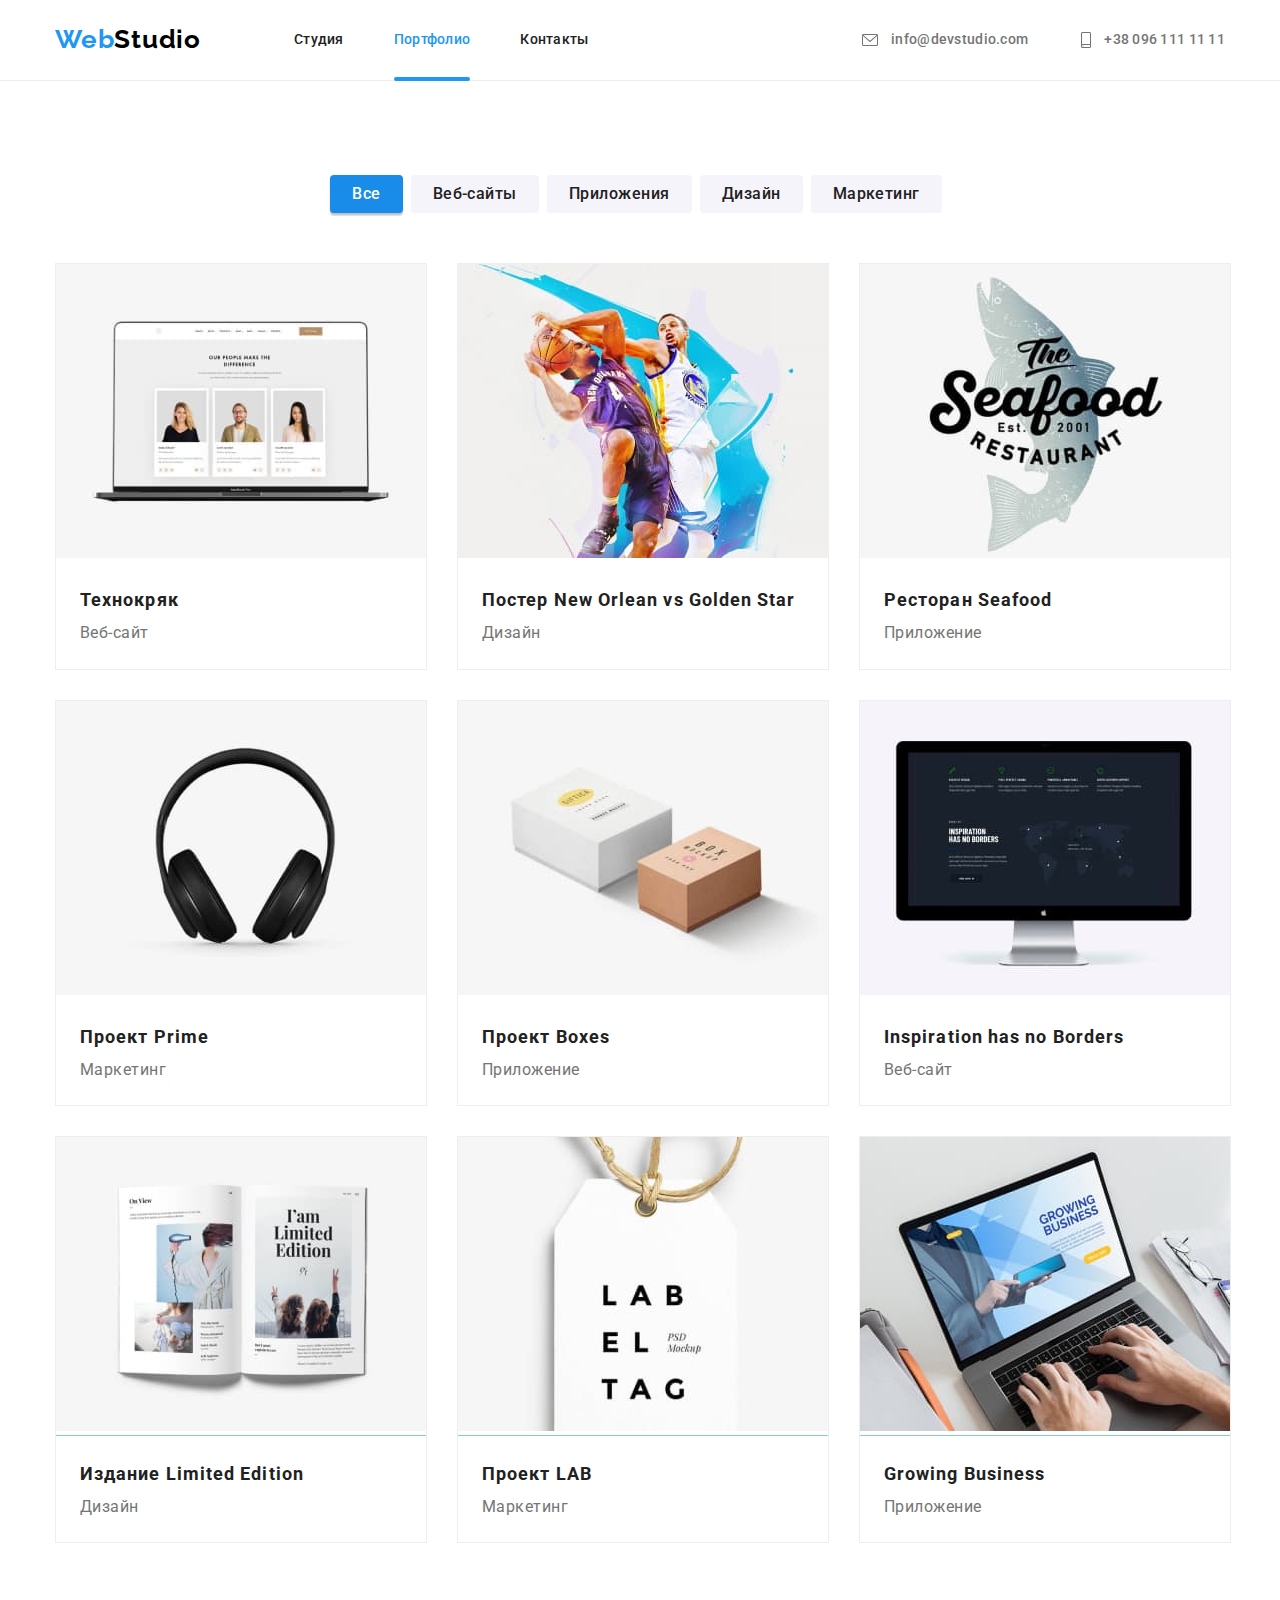
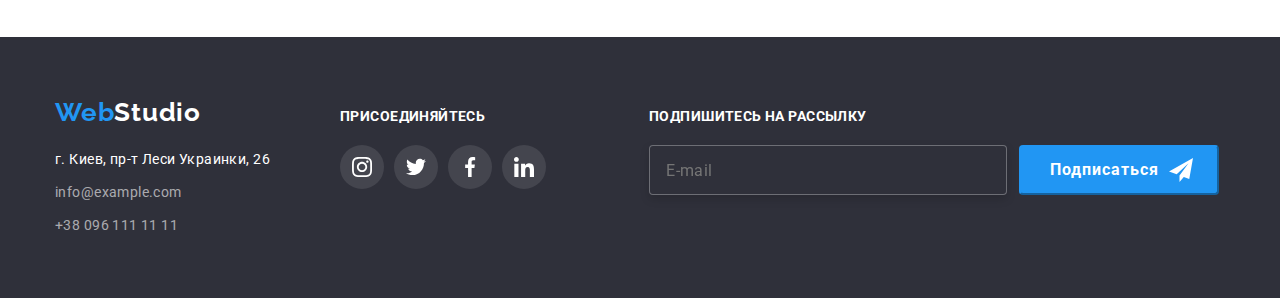
==== portfolio.html @ f4a41630 "copy previous homework" ====
<!DOCTYPE html>
<html lang="en">
<head>
    <meta charset="UTF-8">
    <meta http-equiv="X-UA-Compatible" content="IE=edge">
    <meta name="viewport" content="width=device-width, initial-scale=1.0">
    <link rel="preconnect" href="https://fonts.googleapis.com">
    <link rel="preconnect" href="https://fonts.gstatic.com" crossorigin>
    <link href="https://fonts.googleapis.com/css2?family=Raleway:wght@700&family=Roboto:wght@400;500;700;900&display=swap"
    rel="stylesheet">
    <link href="https://cdnjs.cloudflare.com/ajax/libs/modern-normalize/1.1.0/modern-normalize.css" rel="stylesheet">
    <link href="css/styles.css" rel="stylesheet">
    <title>portfolio</title>
</head>
<body>
    <header class="head">
        <div class="container head-container">
            <nav class="nav-list">
                <a class="logo" href="./index.html" lang="en">
                    Web<span class="studio">Studio</span>
                </a>
                <ul class="menu">
                    <li><a href="./index.html" class="navigation-link ">Студия</a></li>
                    <li class="nav-link"><a href="./portfolio.html" class="navigation-link current">Портфолио</a></li>
                        <li><a href=" ./"class="navigation-link">Контакты</a></li>
                </ul>
            </nav>
            <ul class="contact-list">
                <li><a class="mail" href="info@devstudio.com">
                        <svg class="mail-icon" width="16" height="12">
                            <use href="./images/icons.svg#icon-mail"></use>
                        </svg> info@devstudio.com</a>
                </li>
                <li><a class="tel" href="+380961111111">
                        <svg class="tel-icon" width="10" height="16">
                            <use href="./images/icons.svg#icon-tel"></use>
                        </svg>+38 096 111 11 11</a></li>
            </ul>
        </div>
    </header>
    <main>
        <h1></h1>
        <section class="section">
            <div class="container">
            <ul class="menu-button">
                <li class="menu-item">
                    <button class="current" type="button">Все</button>
                </li>
                <li class="menu-item">
                    <button type="button">Веб-сайты</button>
                </li>
                <li class="menu-item">
                    <button type="button">Приложения</button>
                </li>
                <li class="menu-item">
                    <button type="button">Дизайн</button>
                </li>
                <li class="menu-item">
                    <button type="button">Маркетинг</button>
                </li>
            </ul>
            <ul class="examples">
                <li class="item">
                    <a href="">
                    <div class="thumb">
                    <img src="./images/techweb.jpg"
                    alt="website"
                    width="370"
                    height="294">
                     <div class="overlay">
                        <p>
                            Ресурс предлагает комплексные<br>предложения с разным уровнем<br>функционала и сервисов. Все это<br>позволит посетителю получить<br>
                            исчерпывающие сведения<br>о компании или частном лице.
                        </p>              
                    </div>
                    </div>
                    <div class="item-text">
                    <h3>Технокряк</h3>
                    <p>Веб-сайт</p>
                    </div>
                    </a>
                </li>
                <li class="item">
                    <a href="">
                    <div class="thumb">
                    <img src="./images/poster.jpg"
                    alt="poster"
                    width="370"
                    height="294">
                    <div class="overlay">
                        <p>
                            Ресурс предлагает комплексные<br>предложения с разным уровнем<br>функционала и сервисов. Все это<br>позволит
                            посетителю получить<br>
                            исчерпывающие сведения<br>о компании или частном лице.
                        </p>
                    </div>
                    </div>
                    <div class="item-text">
                    <h3>Постер New Orlean vs Golden Star</h3>
                    <p>Дизайн</p>
                    </div>
                    </a>
                </li>
                <li class="item">
                    <a href="">
                    <div class="thumb">
                    <img src="./images/restaurant.jpg"
                    alt="restaurant"
                    width="370"
                    height="294">
                    <div class="overlay">
                        <p>
                            Ресурс предлагает комплексные<br>предложения с разным уровнем<br>функционала и сервисов. Все это<br>позволит
                            посетителю получить<br>
                            исчерпывающие сведения<br>о компании или частном лице.
                        </p>
                    </div>
                    </div>
                    <div class="item-text">
                    <h3>Ресторан Seafood</h3>
                    <p>Приложение</p>
                    </div>
                    </a>
                </li>
                <li class="item">
                    <a href="">
                    <div class="thumb">
                    <img src="./images/prime.jpg"
                    alt="prime"
                    width="370"
                    height="294">
                    <div class="overlay">
                        <p>
                            Ресурс предлагает комплексные<br>предложения с разным уровнем<br>функционала и сервисов. Все это<br>позволит
                            посетителю получить<br>
                            исчерпывающие сведения<br>о компании или частном лице.
                        </p>
                    </div>
                    </div>
                    <div class="item-text">
                    <h3>Проект Prime</h3>
                    <p>Маркетинг</p>
                    </div>
                    </a>
                </li>
                <li class="item">
                    <a href="">
                    <div class="thumb">
                    <img src="./images/boxes.jpg"
                    alt="boxes"
                    width="370"
                    height="294">
                    <div class="overlay">
                        <p>
                            Ресурс предлагает комплексные<br>предложения с разным уровнем<br>функционала и сервисов. Все это<br>позволит
                            посетителю получить<br>
                            исчерпывающие сведения<br>о компании или частном лице.
                        </p>
                    </div>
                    </div>
                    <div class="item-text">
                    <h3>Проект Boxes</h3>
                    <p>Приложение</p>
                    </div>
                    </a>
                </li>
                <li class="item">
                    <a href="">
                    <div class="thumb">
                    <img src="./images/inspiration.jpg"
                    alt="website"
                    width="370"
                    height="294">
                    <div class="overlay">
                        <p>
                            Ресурс предлагает комплексные<br>предложения с разным уровнем<br>функционала и сервисов. Все это<br>позволит
                            посетителю получить<br>
                            исчерпывающие сведения<br>о компании или частном лице.
                        </p>
                    </div>
                    </div>
                    <div class="item-text">
                    <h3>Inspiration has no Borders</h3>
                    <p>Веб-сайт</p>
                    </div>
                    </a>
                </li>
                <li class="item">
                    <a href="">
                    <div class="thumb">
                    <img src="./images/designle.jpg"
                    alt="design"
                    width="370"
                    height="294">
                    <div class="overlay">
                        <p>
                            Ресурс предлагает комплексные<br>предложения с разным уровнем<br>функционала и сервисов. Все это<br>позволит
                            посетителю получить<br>
                            исчерпывающие сведения<br>о компании или частном лице.
                        </p>
                    </div>
                    </div>
                    <div class="item-text">
                    <h3>Издание Limited Edition</h3>
                    <p>Дизайн</p>
                    </div>
                    </a>
                </li>
                <li class="item">
                    <a href="">
                    <div class="thumb">
                    <img src="./images/projectlab.jpg"
                    alt="project"
                    width="370"
                    height="294">
                    <div class="overlay">
                        <p>
                            Ресурс предлагает комплексные<br>предложения с разным уровнем<br>функционала и сервисов. Все это<br>позволит
                            посетителю получить<br>
                            исчерпывающие сведения<br>о компании или частном лице.
                        </p>
                    </div>
                    </div>
                    <div class="item-text">
                    <h3>Проект LAB</h3>
                    <p>Маркетинг</p>
                    </div>
                    </a>
                </li>
                <li class="item">
                    <a href="">
                    <div class="thumb">
                    <img src="./images/notebook.jpg"
                    alt="notebook"
                    width="370"
                    height="294">
                    <div class="overlay">
                        <p>
                            Ресурс предлагает комплексные<br>предложения с разным уровнем<br>функционала и сервисов.
                            Все это<br>позволит
                            посетителю получить<br>
                            исчерпывающие сведения<br>о компании или частном лице.
                        </p>
                    </div>
                    </div>
                    <div class="item-text">
                    <h3>Growing Business</h3>
                    <p>Приложение</p>
                    </div>
                    </a>
                </li>
            </ul>
            </div>
        </section>
    </main>
    <footer class="footer">
        <div class="container foot-container">
            <div>
                <a class="logo" href="/">Web<span class="webfoot">Studio</span></a>
                <address class="adress">
                    <ul class="contacts">
                        <li><a class="atext" href="https://bit.ly/3pXMvUd" target="_blank" rel="noopener noreferrer">г.
                                Киев,
                                пр-т
                                Леси Украинки, 26</a> </li>
                        <li><a class="link" href="mailto:info@devstudio.com">info@example.com</a> </li>
                        <li><a class="link" href="tel:+380961111111">+38 096 111 11 11</a> </li>
                    </ul>
                </address>
            </div>
            <div class="links-container">
                <h3>ПРИСОЕДИНЯЙТЕСЬ</h3>
                <ul class="links-list">
                    <li class="links-item">
                        <a href="">
                        <svg width="20" height="20">
                            <use href="./images/icons.svg#icon-instagram"></use>
                        </svg>
                        </a>
                    </li>
                    <li class="links-item">
                        <a href="">
                            <svg width="20" height="20">
                                <use href="./images/icons.svg#icon-twitter"></use>
                            </svg>
                        </a>
                    </li>
                    <li class="links-item">
                        <a href="">
                            <svg width="20" height="20">
                                <use href="./images/icons.svg#icon-facebook"></use>
                            </svg>
                        </a>
                    </li>
                    <li class="links-item">
                        <a href="">
                            <svg width="20" height="20">
                                <use href="./images/icons.svg#icon-linkedin"></use>
                            </svg>
                        </a>
                    </li>
                </ul>
            </div>
        <div class="email-form">
        
            <h3>ПОДПИШИТЕСЬ НА РАССЫЛКУ</h3>
            <form class="form">
                <input type="email" name="email" id="user-email" placeholder="E-mail">
                <button type="submit" class="submit">
                    <span class="submit-text">Подписаться</span>
                    <svg width="24" height="24">
                        <use href="./images/icons.svg#icon-send"></use>
                    </svg>
                </button>
            </form>
        
        </div>
        </div>
    </footer>
</body>
</html>
---- css/styles.css ----
:root {
    --bodyback: #e5e5e5;
    --headback: #ffffff;
    --footback: #2F303A;
    --textcolor: #757575;
    --headtextcolor: #212121;
    --logocolor: #2196F3;
    --buttoncolor:#2196F3;
    --buttontext:#ffffff;
    --studiocolor:#000000;
    --backforteamlist:#f5f4fa;
    --buttonhover: #188ce8;
    --buttonnohover: #f5f4fa;
    --webfoot:#ffffff;
    --buttonmenucolor:#212121;
    --border-bottom:#ECECEC;
    --iconcolor: #AFB1B8;
    --iconhover:#2196F3;
}
body{
    font-family:'Roboto',sans-serif;
    color: var(--textcolor);
}
/*General*/
a{
    text-decoration: none;
    color: var(--headtextcolor);
}
li{
    list-style-type: none;
}
h1,
h3,
p,
ul,
a {
    margin: 0;
    padding: 0;
    list-style-type: none;
}
.container{
    width: 1200px;
    padding: 0px 15px 0px 15px;
    margin-left: auto;
    margin-right: auto;
    
}

.section{
    padding-top: 94px;
    padding-bottom: 94px;
}

/*index Header */
.head{
    background-color: var(--headback);
    color:var(--headtextcolor);
    font-weight:500;
    font-size:14px;
    line-height:1.14;
    letter-spacing:0.02em;
    border-bottom: 1px solid var(--border-bottom);
}
.logo {
    font-family: 'Raleway';
    font-weight: 700;
    font-size: 26px;
    line-height: 1.19;
    letter-spacing: 0.03em;
    color: var(--logocolor);
    padding-top: 24px;
    padding-bottom: 25px;
}

.studio{
    color: var(--studiocolor);
}
.menu{
    margin-left: 93px;
    
}
.head-container{
    width: 1200px;
    display: flex;
    align-items: center;
    margin-left: auto;
    margin-right: auto;
}
.nav-list{
    display: flex;
    align-items: center;
   
    
}
.nav-list>ul{
    display: flex;
    align-items: center;
}

.contact-list{
    display: flex;
    margin-left: auto;
}
.mail{
    display: flex;
    align-items: center;
    color: var(--textcolor);
    transition:color 250ms cubic-bezier(0.4, 0, 0.2, 1);
}
.mail-icon{
    fill:var(--textcolor);
    width: 22px;
    height:16px;
    margin-right: 10px;
    transition: stroke 250ms cubic-bezier(0.4, 0, 0.2, 1);
}
.mail:hover,.mail:focus{
    stroke: var(--logocolor);
    stroke-width: 2px;
}
.navigation-link.current{
    color: var(--logocolor);
    transition: color 250ms cubic-bezier(0.4, 0, 0.2, 1);
}
.nav-link{
    position: relative;
}
.nav-link::after{
    
    display: block;
    position: absolute;
    content: '';
    margin-top: 29px;
    height: 4px;
    width: 100%;
    background-color: var(--logocolor);
    border-radius: 2px;
}
.menu>li:not(:first-child){
    margin-left: 50px;
}
.navigation-link{
    transition: color 250ms cubic-bezier(0.4, 0, 0.2, 1);
}
.navigation-link:focus,.navigation-link:hover{
    color: var(--logocolor);
}
.contact-list{
    margin-right: 0;
    margin-left: auto;
}
.mail:hover,.mail:focus{
    color: var(--logocolor);
}
.tel:hover,
.tel:focus {
    color: var(--logocolor);
}
.tel{
    display: flex;
    align-items: center;
    color: var(--textcolor);
    margin-left: 50px;
    transition: color 250ms cubic-bezier(0.4, 0, 0.2, 1),
    stroke 250ms cubic-bezier(0.4, 0, 0.2, 1);

}
.tel-icon{
    fill: currentColor;
    width: 16px;
    height: 16px;
    margin-right: 10px;
    transition: fill 250ms cubic-bezier(0.4, 0, 0.2, 1),
    stroke 250ms cubic-bezier(0.4, 0, 0.2, 1);
}
.tel:hover,.tel:focus{
    fill:var(--logocolor);
    stroke: var(--logocolor);
    stroke-width: 2px;
}

/* Main */

.banner{
    margin-left: auto;
    margin-right: auto;
    padding-top: 200px;
    padding-bottom: 200px;
    
    background-image: linear-gradient(to right, rgba(47, 48, 58, 0.4), rgba(47, 48, 58, 0.4)), url('../images/command.jpg');
    height: 600px;
    max-width: 1600px;
    background-size: cover;
    background-position: center;
    background-repeat: no-repeat;
    background-color: var(--footback);
    
    font-weight:900;
    font-size: 44px;
    line-height:1.36;
    letter-spacing: 0.06em;
    text-transform: uppercase;
    color: var(--headback);
    
}
.visualy-hidden{
    position: absolute;
    width: 1px;
    height: 1px;
    margin: -1px;
    border: 0;
    padding: 0;
 
    white-space: nowrap;
    clip-path: inset(100%);
    clip: rect(0 0 0 0);
    overflow: hidden;
}
.hero-container{
    margin-left: auto;
    margin-right: auto;
    text-align: center;
}
.text-logo{
    margin: 0 auto;
    display: block;
    width: 696px;
    font-weight: 900;
    font-size: 44px;
    line-height: 1.36;
    margin-bottom: 30px;
}
.hero-button{
    margin: 0 auto;
    width: 200px;
    height: 50px;
    outline-style: none;
    border-width: 0px;
    min-width: 200px;
    cursor: pointer;
        background: var(--buttoncolor);
        color: var(--buttontext);
        font-family: 'Roboto';
        font-weight: 700;
        font-size: 16px;
        line-height: 1.9;
        text-align: center;
        letter-spacing: 0.06em;
        border-radius: 4px;
    transition: color 250ms cubic-bezier(0.4, 0, 0.2, 1),
    box-shadow 250ms cubic-bezier(0.4, 0, 0.2, 1),
    background-color 250ms cubic-bezier(0.4, 0, 0.2, 1);
}
.hero-button:hover,
.hero-button:focus{
    box-shadow: 0px 4px 4px rgba(0, 0, 0, 0.15);
    background-color: var(--buttonhover);
    color:var(--headback);
}
.feature-section{
    padding-bottom: 0;
}
.feature-cont{
    display: flex;
    align-items: center;
    margin-left: auto;
    margin-right: auto;
    
}
.features{
    display: flex;
    align-items: left;
    padding: 0;
    margin: 0;
    list-style: none;
}
.features>.feature-list{
    flex-basis: calc(100%/4);
}
.features>.feature-list:not(:last-child){
    margin-right:30px;
}
.feature-icon{
    display: flex;
    align-items: center;
    justify-content: center;
    width: 270px;
    height: 120px;
    background-color: var(--backforteamlist);
    margin-bottom: 30px;
    border-radius: 4px;
    
}
.feature-item{
    fill: currentColor;
}

.features h3{
    color:var(--headtextcolor);
    font-weight: 700;
    font-size: 14px;
    line-height: 1.14;
    letter-spacing: 0.03em;
    text-transform: uppercase;
}
.features p{
    width: 270px;
    margin-top: 10px;
    color: var(--textcolor);
    font-size: 14px;
    line-height: 1.71;
    letter-spacing: 0.03em;
}
/*Работа*/
.work-container{
    display: block;
    width: 1200px;
    margin-left: auto;
    margin-right: auto;
}
.work-header{
    color: var(--headtextcolor);
    font-weight: 700;
    font-size: 36px;
    line-height: 1.17;
    text-align: center;
    margin-bottom: 50px;
    margin-top: 0;
}
.work-list{
    display: flex;
    padding: 0;
}
.work-list-items{
    display: flex;
    align-items: center;
    flex-basis: calc(100/3);
    position: relative;

}
.work-list-items:not(:last-child) {
    margin-right: 30px;
}
.description{
    position: absolute;
    bottom: 0;
    right: 0;
    width: 100%;

    padding-top: 27px;
    padding-bottom: 27px;
    font-weight: 700;
    font-size: 14px;
    line-height: 1.14;
    text-align: center;
    letter-spacing: 0.03em;
    text-transform: uppercase;
    color: var(--buttontext);
    background: rgba(47, 48, 58, 0.8);
}
/*Команда*/
.command{
    background-color: var(--backforteamlist);
    padding-bottom: 94px;
}
.comm-container{
    margin-left: auto;
    margin-right: auto;
}
.command h3{
    font-weight: 500;
    font-size: 16px;
    line-height: 1.19;
    letter-spacing: 0.03em;
    color: var(--headtextcolor);
    margin-bottom: 10px;
}
.command p{
    font-size: 16px;
    line-height: 1.19;
    letter-spacing:0.03em;
    color: var(--textcolor);
    margin-bottom: 16px;
}
.comm-header{
    color: var(--headtextcolor);
    font-weight: 700;
    font-size: 36px;
    line-height: 1.17;
    text-align: center;
    margin-top: 0;
    margin-bottom: 50px;
    
}
.comm-list{
    display: flex;
    
}
.individ{
    text-align: center;
    display: block;
    box-shadow: 0px 1px 3px rgba(0, 0, 0, 0.12), 0px 1px 1px rgba(0, 0, 0, 0.14), 0px 2px 1px rgba(0, 0, 0, 0.2);
    border-radius: 0px 0px 4px 4px;
    background: var(--webfoot);
}
.individ:not(:last-child){
    margin-right: 30px;
}
.name-prof{
    padding-top: 30px;
    padding-bottom: 30px;
    
}

.social-links{
    display: flex;
    padding: 0;
    align-items: center;
    justify-content: center;
    
    
}
.social-item{
    display: flex;
    width: 44px;
    height: 44px;
    margin-right: 10px;
    background-color: var(--buttontext);
    border-radius: 50%;
    
    
}
.social-item>a{
    display: flex;
    width: 100%;
    height: 100%;
    align-items: center;
    justify-content: center;
    border-radius: 50%;
    fill: var(--iconcolor);
    transition: fill 250ms cubic-bezier(0.4, 0, 0.2, 1),
    background-color 250ms cubic-bezier(0.4, 0, 0.2, 1);
   

}
.social-item>a:hover,
.social-item>a:focus{
    fill: var(--buttontext);
    background-color: var(--iconhover);
    
}
.client-header{
    margin-top: 0;
    margin-bottom: 50px;
    text-align: center;

    color: var(--headtextcolor);
    font-weight: 700;
    font-size: 36px;
    line-height: 1.17;
    letter-spacing: 0.03em;
}
.client-list{
    display: flex;
    flex-basis: calc(100%/6);
    

    
}
.client-pozition{
    display:flex;
    
    width: 170px;
    height: 92px;
    transition:border-color 250ms cubic-bezier(0.4, 0, 0.2, 1);
}
.client-pozition:not(:last-child){
    margin-right: 30px;
}
.client-pozition:hover{
    border-color: var(--iconhover);
}
.client-pozition:focus{
    border-color: var(--iconhover);
}
.client-pozition>a{
    display: flex;
    cursor: pointer;
    width: 100%;
    height: 100%;
    border-radius: 4px;
    border: 1px solid var(--iconcolor);
    align-items: center;
    justify-content: center;
    fill: var(--iconcolor);
    transition: fill 250ms cubic-bezier(0.4, 0, 0.2, 1),
    border-color 250ms cubic-bezier(0.4, 0, 0.2, 1);

}
.client-pozition>a:hover,.client-pozition>a:focus{
    fill: var(--iconhover);
    border-color: var(--iconhover);
    
}
.footer{
display: flex;
background-color: var(--footback);
padding-top: 60px;
padding-bottom: 60px;
transition: text-decoration 250ms cubic-bezier(0.4, 0, 0.2, 1),
text-decoration-color 250ms cubic-bezier(0.4, 0, 0.2, 1);

}
.foot-container{
    display: flex;
    margin-left: auto;
    margin-right: auto;
}
.webfoot{
    color: var(--webfoot);
}
.adress{
    list-style: none;
    font-style: normal;
    font-size: 14px;
    line-height: 1.71;
    letter-spacing: 0.03em;
    color: rgba(255, 255, 255,0.6);
    margin-top: 20px;  
}
.contacts{
    list-style: none;
}
.contacts>li:not(:last-child){
    margin-bottom: 9px;
}

.atext{
    font-size: 14px;
    line-height: 1.71;
    letter-spacing: 0.03em;
    color: var(--headback);
    text-decoration: none;
    margin-bottom: 9px;
}
.link{
    font-size: 14px;
    line-height: 1.71;
    letter-spacing: 0.03em;
    color: rgba(255, 255, 255, 0.6);
}
.links-container{
    padding: 0;
    margin-left: 70px;
    margin-top: 12px;
}  
.links-container>h3{
    font-weight: 700;
    font-size: 14px;
    line-height: 1.14;
    letter-spacing: 0.03em;
    text-transform: uppercase;
    color: var(--buttontext);
}
.links-list{
    display: flex;
    margin-top: 20px;
}
.links-item{
    display: flex;
    margin-right: 10px;
    width: 44px;
    height: 44px;
    background-color: rgba(255, 255, 255, 0.1);
    border-radius: 50%;
    transition: background-color 250ms cubic-bezier(0.4, 0, 0.2, 1);
   
}
.links-item>a{
    display: flex;
    width: 100%;
    height: 100%;
    align-items: center;
    justify-content: center;
    fill: var(--buttontext);
    border-radius: 50%;
    transition: background-color 250ms cubic-bezier(0.4, 0, 0.2, 1);

}
.links-item:hover,.links-item:focus{
    background-color: var(--iconhover);
}
.links-item>a:hover,.links-item>a:focus{
    background-color: var(--iconhover);
    
}
.footer a:hover,
.footer a:focus{
    text-decoration: underline;
    text-decoration-color: var(--buttonhover);
}
.email-form{
    margin-left: 93px;
    margin-top: 12px;
    
}
.form{
    display: flex;
}
.email-form h3{
    font-weight: 700;
    font-size: 14px;
    line-height: 1.14;
    letter-spacing: 0.03em;
    text-transform: uppercase;
    color: var(--buttontext);
    margin-bottom: 20px;
}
.form input{
    width: 358px;
    height: 50px;
    left: 815px;
    top: 2787px;
    padding-top: 15px;
    padding-left: 16px;
    padding-bottom: 15px;

    background: #2F303A;
    border: 1px solid rgba(255, 255, 255, 0.3);
    filter: drop-shadow(0px 4px 4px rgba(0, 0, 0, 0.15));
    border-radius: 4px;

    font-weight: 400;
    font-size: 16px;
    line-height: 1.25;
    /* identical to box height, or 125% */
    display: flex;
    align-items: center;
    letter-spacing: 0.03em;
    color: rgba(255, 255, 255, 0.6);
}
.submit{
    cursor: pointer;
    display: flex;
    margin-left: 12px;
    width: 200px;
    height: 50px;
    padding-top: 10px;
    padding-bottom: 10px;
    padding-left: 29px;

    align-items: center;
    background: #2196F3;
    border-radius: 4px;
    border-color: #2196F3;
    fill: var(--webfoot);

    transition: color 250ms cubic-bezier(0.4, 0, 0.2, 1),
    box-shadow 250ms cubic-bezier(0.4, 0, 0.2, 1),
    background-color 250ms cubic-bezier(0.4, 0, 0.2, 1);
}
.submit:hover,.submit:focus{
    box-shadow: 0px 4px 4px rgba(0, 0, 0, 0.15);
    background-color: var(--buttonhover);
    color: var(--headback);
}
.submit-text{
    margin-right: 10px;
    font-weight: 700;
        font-size: 16px;
        line-height: 1.9;
        letter-spacing: 0.06em;
        color: #FFFFFF;
}

.backdrop {
    position: fixed;
    top: 0;
    left: 0;
    width: 100%;
    height: 100%;

    background: rgba(0, 0, 0, 0.2);
    opacity: 1;
    transition: opacity 250ms cubic-bezier(0.4, 0, 0.2, 1);

}

.backdrop.is-hidden {
    visibility: 0;
    opacity: 0;
    pointer-events: none;

}

.modal {
    position: absolute;
    top: 50%;
    left: 50%;
    transform: translate(-50%, -50%) scale(1);
    transition: transform 250ms cubic-bezier(0.4, 0, 0.2, 1);

    width: 528px;
    padding: 40px;
    max-height: 581px;
    height: 100%;
    background: #fff;
    box-shadow: 0px 1px 3px rgba(0, 0, 0, 0.12), 0px 1px 1px rgba(0, 0, 0, 0.14), 0px 2px 1px rgba(0, 0, 0, 0.2);
    border-radius: 4px;
}

.modal-title{
    font-weight: 700;
    font-size: 20px;
    line-height: 1.15;
    text-align: center;
    letter-spacing: 0.03em;
    color: #212121;

    margin-bottom: 12px;
}
.modal-form{
    display: flex;
    flex-direction: column;
}
.modal-label{
    position: relative;
    font-weight: 400;
    font-size: 12px;
    line-height: 1.17;
    letter-spacing: 0.01em;
    color: #757575;
    margin-bottom: 4px;
    
}
.modal-inner{
    display: flex;
    flex-direction: column;
    position: relative;
    width: 100%;
    
}
.modal-inner:not(:last-child){
    margin-bottom: 10px;
}
.modal-input{
    height: 40px;
    padding-left: 42px;
    border: 1px solid rgba(33, 33, 33, 0.2);
    border-radius: 4px;
    transition: border 250ms cubic-bezier(0.4, 0, 0.2, 1);
    cursor: pointer;
}
.modal-icon{
    width: 18px;
    height: 18px;
    position: absolute;
    top: 50%;
    transform: translateY(-50%);
    left: 15px;
    transition: fill 250ms cubic-bezier(0.4, 0, 0.2, 1);
    
}
.modal-input:focus,
.modal-input:hover{
    border-color: var(--iconhover);
}
.modal-input:focus + .modal-icon,
.modal-input:hover + .modal-icon {
    fill: var(--iconhover);
}

.textarea{
    height: 120px;
    resize: none;
    cursor: pointer;
    padding: 12px 16px;
    margin-bottom: 20px;
    transition: border-color 250ms cubic-bezier(0.4, 0, 0.2, 1);
    border: 1px solid rgba(33, 33, 33, 0.2);
    border-radius: 4px;
}
.textarea::placeholder{
    font-weight: 400;
    font-size: 12px;
    line-height: 1.17;
    letter-spacing: 0.01em;
    color: rgba(117, 117, 117, 0.5);
}
.textarea:hover,
.textarea:focus{
    border-color: var(--iconhover);
}
.checkbox-label{
    display: inline;
position: relative;
    display: flex;
    margin-bottom: 30px;
   
}
.checkbox{
    display: inline;
    appearance: none;
}
.checkbox-icon{
    position: absolute;
    top: 50%;
    transform: translateY(-50%);
        width: 16px;
        height: 15px;
    margin-right: 5px;
    margin-left: 12px;
        
}
.terms-text{
    margin-left: 36px;
    font-weight: 400;
    font-size: 14px;
    line-height: 1.71;
    letter-spacing: 0.03em;
    color: var(--textcolor);
    text-align: center;
}
.checkbox:checked+.checkbox-icon .icon-one {
    opacity: 1
}
.checkbox:checked+.checkbox-icon .icon-two {
    opacity: 0
}
.terms{
    text-decoration: underline;
    margin-left: 1px;
    color: var(--buttoncolor);
}
.submitted{
    background: var(--buttoncolor);
    border-color: var(--buttoncolor);
    border-radius: 4px;
    padding: 10px 55px;
    display: flex;
    margin-left: auto;
    margin-right: auto;

    font-weight: 700;
    font-size: 16px;
    line-height: 30px;
    text-align: center;
    letter-spacing: 0.06em;
    color: var(--buttontext);
    transition: background 250ms cubic-bezier(0.4, 0, 0.2, 1);

}
.submitted:hover,.submitted:focus{
    background: var(--buttonhover);
    box-shadow: 0px 4px 4px rgba(0, 0, 0, 0.15);

}
.backdrop.is-hidden .modal{
    transform: translate(-50%, -50%) scale(1.1);
}

.close {
    position: absolute;
    display: flex;
    top: 8px;
    right: 8px;
    transform: translate(-8%, -8%);
    justify-content: center;
    align-items: center;
    border-radius: 50%;
    width: 30px;
    height: 30px;
    background: #fff;
    border: 1px solid rgba(0, 0, 0, 0.1);
    cursor: pointer;
}

.close-icon {
    display: flex;
    width: 11px;
    height: 11px;
    fill: black;
}

.close:hover .close-icon,
.close:focus .close-icon {
    fill: var(--buttoncolor);
}


/* Portfolio*/

.menu-button{
    display: flex;
    justify-content: center;
    margin-bottom: 50px;
    
    
}
.menu-item{
    display: flex;
    margin-right: 8px;
}
.menu-item>button {
    cursor: pointer;
    background: var(--buttonnohover);
    color: var(--buttonmenucolor);
    font-weight: 500;
    font-size: 16px;
    line-height: 1.62;
    text-align: center;
    letter-spacing: 0.03em;
    border-radius: 4px;
    border-color: var(--buttonnohover);

    padding: 6px 22px;
    border-width: 0px;
    transition: color 250ms cubic-bezier(0.4, 0, 0.2, 1),
    background-color 250ms cubic-bezier(0.4, 0, 0.2, 1),
    box-shadow 250ms cubic-bezier(0.4, 0, 0.2, 1);
}
.menu-item>button:hover,
.menu-item>button:focus,
.menu-item>button.current{
    color: var(--headback);
    background-color: var(--buttonhover);
    box-shadow: 0px 3px 1px rgba(0, 0, 0, 0.1), 0px 1px 2px rgba(0, 0, 0, 0.08), 0px 2px 2px rgba(0, 0, 0, 0.12);
    
}

.examples{
    display: flex;
    background: var(--headback);
    padding: 0;
    list-style: none;
    flex-wrap: wrap;
    margin-right:-30px ;
    margin-top: -30px;
    
}
.item{
    
    display: inline-block;
    border: 1px solid #EEEEEE;
    flex-basis: calc(100% / 3 -30px);
    margin-right: 30px;
    margin-top: 30px;
    transition: box-shadow 250ms cubic-bezier(0.4, 0, 0.2, 1),
    transform 250ms cubic-bezier(0.4, 0, 0.2, 1);
}
.thumb{
    position: relative;
    overflow: hidden;
}
.item:nth-child(3n){
    margin-right: 0;
}
.item:hover,.item:focus{
    box-shadow: 0px 3px 1px rgba(0, 0, 0, 0.1), 0px 1px 2px rgba(0, 0, 0, 0.08), 0px 2px 2px rgba(0, 0, 0, 0.12);
}
.item:hover .overlay{
    transform: translateY(0);
}
.item-text{
    padding-top: 20px;
    padding-right: 24px;
    padding-bottom: 20px;
    padding-left: 24px;
}
.item-text>h3{
    font-weight: 700;
    font-size: 18px;
    line-height:2;
    letter-spacing: 0.06em;
    color: var(--headtextcolor);
}
.item-text>p{
    font-size: 16px;
    line-height: 1.9;
    letter-spacing: 0.03em;
    color: var(--textcolor);

}
.overlay{
    position: absolute;
    top: 0;
    left: 0;
    width: 100%;
    height: 100%;

    transform: translateY(100%);
    transition: transform 250ms cubic-bezier(0.4, 0, 0.2, 1),
    opacity 250ms cubic-bezier(0.4, 0, 0.2, 1);;
    
    font-weight: 400;
    font-size: 18px;
    line-height: 1.6;
    letter-spacing: 0.03em;
    text-align: left;
    padding-top: 63px;
    padding-bottom: 63px;
    padding-left: 24px;
    background-color: rgba(33, 150, 243, 0.9);
    color: #FFFFFF;
}
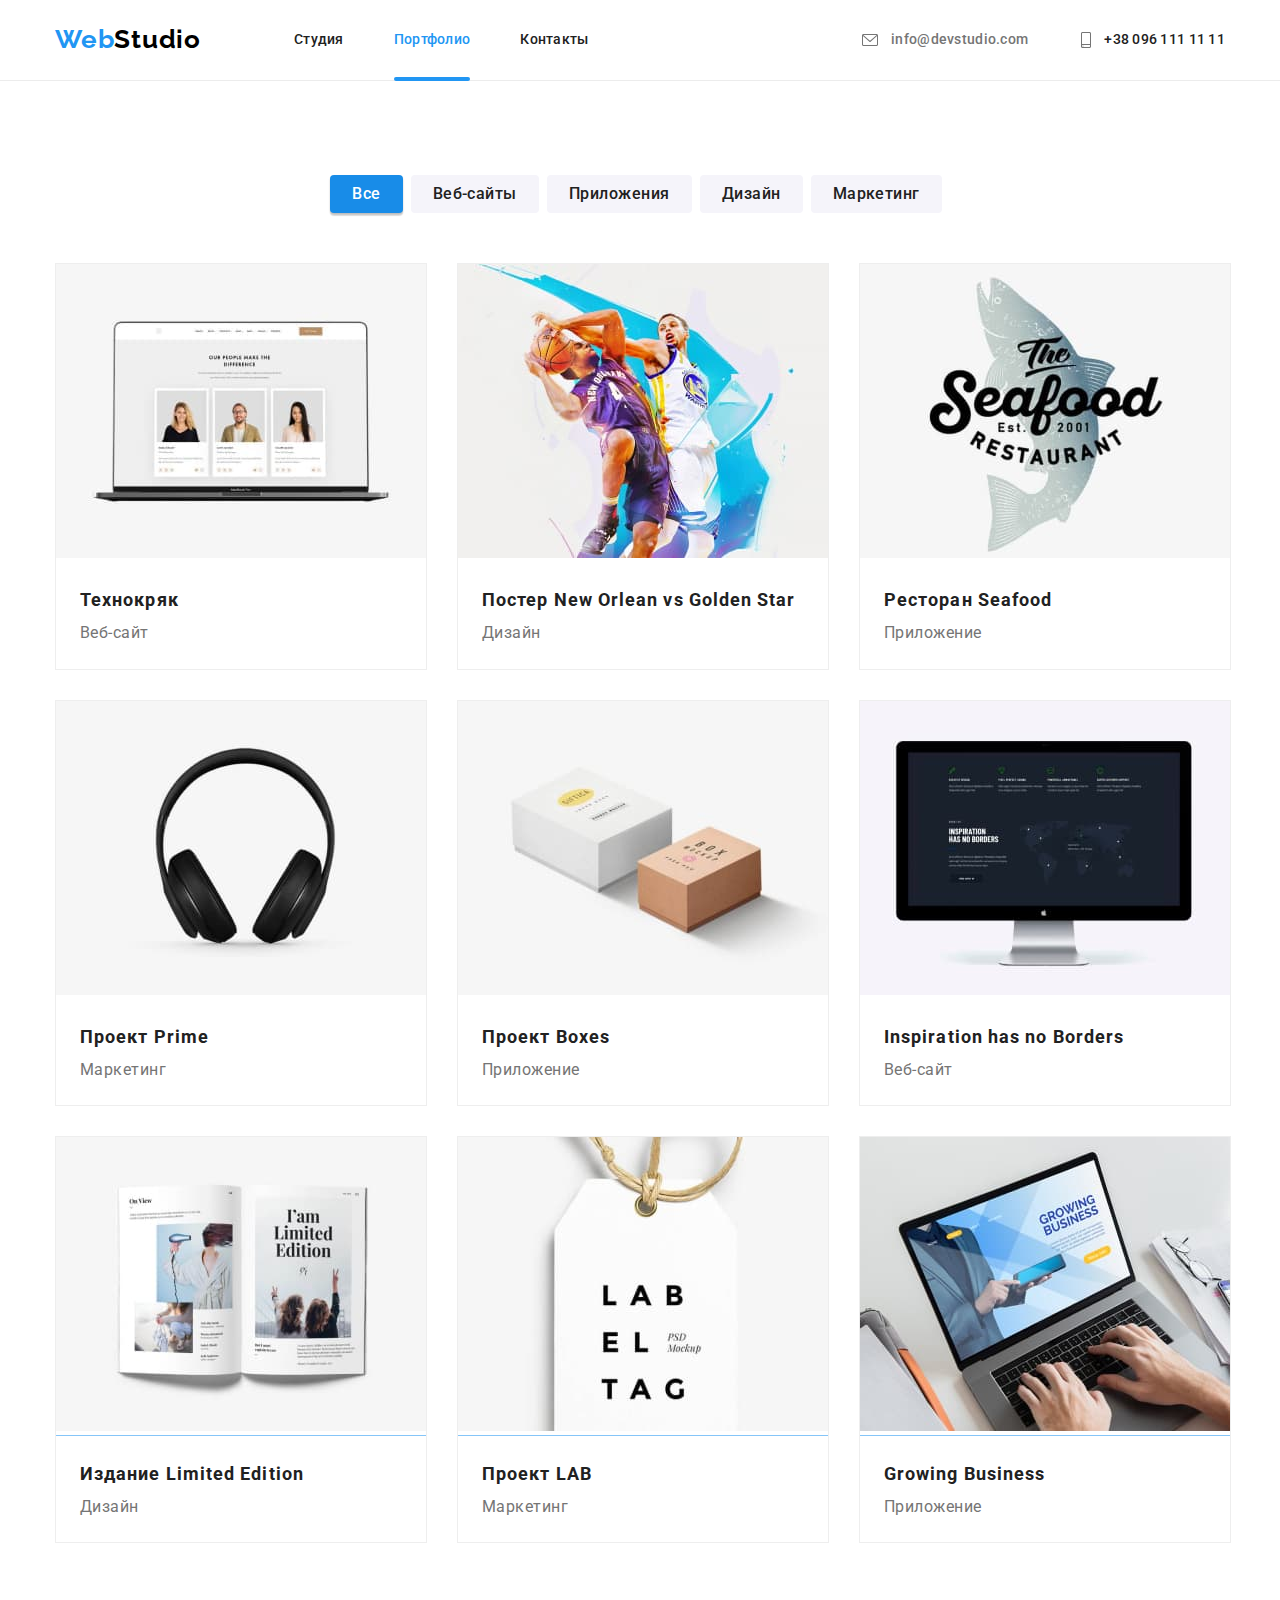
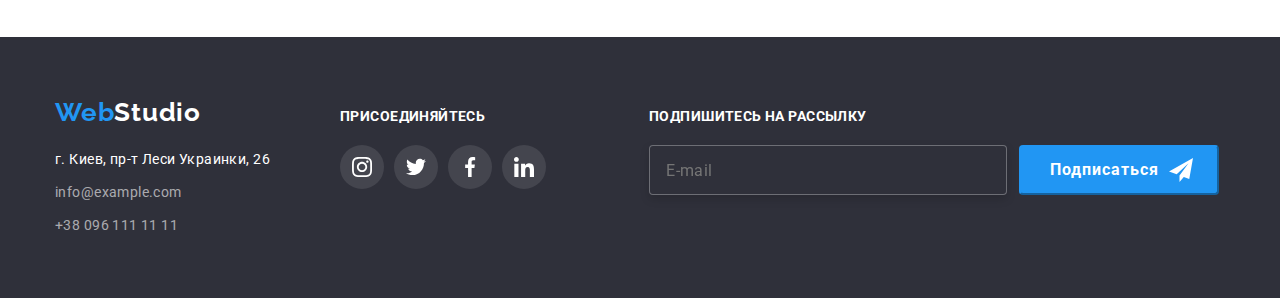
==== commit 51670001: "change variable type" ====
--- a/portfolio.html
+++ b/portfolio.html
@@ -9,7 +9,7 @@
     <link href="https://fonts.googleapis.com/css2?family=Raleway:wght@700&family=Roboto:wght@400;500;700;900&display=swap"
     rel="stylesheet">
     <link href="https://cdnjs.cloudflare.com/ajax/libs/modern-normalize/1.1.0/modern-normalize.css" rel="stylesheet">
-    <link href="css/styles.css" rel="stylesheet">
+    <link href="/css/main.min.css" rel="stylesheet">
     <title>portfolio</title>
 </head>
 <body>
--- a/css/main.min.css
+++ b/css/main.min.css
@@ -0,0 +1 @@
+body{font-family:"Roboto",sans-serif;color:#757575}a{text-decoration:none;color:#212121}li{list-style-type:none}h1,h3,p,ul,a{margin:0;padding:0;list-style-type:none}.container{width:1200px;padding:0px 15px 0px 15px;margin-left:auto;margin-right:auto}.section{padding-top:94px;padding-bottom:94px}.visualy-hidden{position:absolute;width:1px;height:1px;margin:-1px;border:0;padding:0;white-space:nowrap;-webkit-clip-path:inset(100%);clip-path:inset(100%);clip:rect(0 0 0 0);overflow:hidden}.hero-button{margin:0 auto;width:200px;height:50px;outline-style:none;border-width:0px;min-width:200px;cursor:pointer;background:#2196f3;color:#fff;font-family:"Roboto";font-weight:700;font-size:16px;line-height:1.9;text-align:center;letter-spacing:.06em;border-radius:4px;-webkit-transition:color 250ms cubic-bezier(0.4, 0, 0.2, 1),background-color 250ms cubic-bezier(0.4, 0, 0.2, 1),-webkit-box-shadow 250ms cubic-bezier(0.4, 0, 0.2, 1);transition:color 250ms cubic-bezier(0.4, 0, 0.2, 1),background-color 250ms cubic-bezier(0.4, 0, 0.2, 1),-webkit-box-shadow 250ms cubic-bezier(0.4, 0, 0.2, 1);transition:color 250ms cubic-bezier(0.4, 0, 0.2, 1),box-shadow 250ms cubic-bezier(0.4, 0, 0.2, 1),background-color 250ms cubic-bezier(0.4, 0, 0.2, 1);transition:color 250ms cubic-bezier(0.4, 0, 0.2, 1),box-shadow 250ms cubic-bezier(0.4, 0, 0.2, 1),background-color 250ms cubic-bezier(0.4, 0, 0.2, 1),-webkit-box-shadow 250ms cubic-bezier(0.4, 0, 0.2, 1)}.hero-button:hover,.hero-button:focus{-webkit-box-shadow:0px 4px 4px rgba(0,0,0,.15);box-shadow:0px 4px 4px rgba(0,0,0,.15);background-color:#188ce8;color:#fff}.submit{cursor:pointer;display:-webkit-box;display:-ms-flexbox;display:flex;margin-left:12px;width:200px;height:50px;padding-top:10px;padding-bottom:10px;padding-left:29px;-webkit-box-align:center;-ms-flex-align:center;align-items:center;background:#2196f3;border-radius:4px;border-color:#2196f3;fill:#fff;-webkit-transition:color 250ms cubic-bezier(0.4, 0, 0.2, 1),background-color 250ms cubic-bezier(0.4, 0, 0.2, 1),-webkit-box-shadow 250ms cubic-bezier(0.4, 0, 0.2, 1);transition:color 250ms cubic-bezier(0.4, 0, 0.2, 1),background-color 250ms cubic-bezier(0.4, 0, 0.2, 1),-webkit-box-shadow 250ms cubic-bezier(0.4, 0, 0.2, 1);transition:color 250ms cubic-bezier(0.4, 0, 0.2, 1),box-shadow 250ms cubic-bezier(0.4, 0, 0.2, 1),background-color 250ms cubic-bezier(0.4, 0, 0.2, 1);transition:color 250ms cubic-bezier(0.4, 0, 0.2, 1),box-shadow 250ms cubic-bezier(0.4, 0, 0.2, 1),background-color 250ms cubic-bezier(0.4, 0, 0.2, 1),-webkit-box-shadow 250ms cubic-bezier(0.4, 0, 0.2, 1)}.submit:hover,.submit:focus{-webkit-box-shadow:0px 4px 4px rgba(0,0,0,.15);box-shadow:0px 4px 4px rgba(0,0,0,.15);background-color:#188ce8;color:#fff}.submit-text{margin-right:10px;font-weight:700;font-size:16px;line-height:1.9;letter-spacing:.06em;color:#fff}.submitted{background:#2196f3;border-color:#2196f3;border-radius:4px;padding:10px 55px;display:-webkit-box;display:-ms-flexbox;display:flex;margin-left:auto;margin-right:auto;font-weight:700;font-size:16px;line-height:30px;text-align:center;letter-spacing:.06em;color:#fff;-webkit-transition:background 250ms cubic-bezier(0.4, 0, 0.2, 1);transition:background 250ms cubic-bezier(0.4, 0, 0.2, 1)}.submitted:hover,.submitted:focus{background:#188ce8;-webkit-box-shadow:0px 4px 4px rgba(0,0,0,.15);box-shadow:0px 4px 4px rgba(0,0,0,.15)}.link{font-size:14px;line-height:1.71;letter-spacing:.03em;color:rgba(255,255,255,.6)}.head{background-color:#fff;color:#212121;font-weight:500;font-size:14px;line-height:1.14;letter-spacing:.02em;border-bottom:1px solid #ececec}.logo{font-family:"Raleway";font-weight:700;font-size:26px;line-height:1.19;letter-spacing:.03em;color:#2196f3;padding-top:24px;padding-bottom:25px}.studio{color:#000}.menu{margin-left:93px}.head-container{width:1200px;display:-webkit-box;display:-ms-flexbox;display:flex;-webkit-box-align:center;-ms-flex-align:center;align-items:center;margin-left:auto;margin-right:auto}.nav-list{display:-webkit-box;display:-ms-flexbox;display:flex;-webkit-box-align:center;-ms-flex-align:center;align-items:center}.nav-list>ul{display:-webkit-box;display:-ms-flexbox;display:flex;-webkit-box-align:center;-ms-flex-align:center;align-items:center}.contact-list{display:-webkit-box;display:-ms-flexbox;display:flex;margin-left:auto}.mail{display:-webkit-box;display:-ms-flexbox;display:flex;-webkit-box-align:center;-ms-flex-align:center;align-items:center;color:#757575;-webkit-transition:color 250ms cubic-bezier(0.4, 0, 0.2, 1);transition:color 250ms cubic-bezier(0.4, 0, 0.2, 1)}.mail-icon{fill:#757575;width:22px;height:16px;margin-right:10px;-webkit-transition:stroke 250ms cubic-bezier(0.4, 0, 0.2, 1);transition:stroke 250ms cubic-bezier(0.4, 0, 0.2, 1)}.mail:hover,.mail:focus{stroke:#2196f3;stroke-width:2px}.navigation-link.current{color:#2196f3;-webkit-transition:color 250ms cubic-bezier(0.4, 0, 0.2, 1);transition:color 250ms cubic-bezier(0.4, 0, 0.2, 1)}.nav-link{position:relative}.nav-link::after{display:block;position:absolute;content:"";margin-top:29px;height:4px;width:100%;background-color:#2196f3;border-radius:2px}.menu>li:not(:first-child){margin-left:50px}.navigation-link{-webkit-transition:color 250ms cubic-bezier(0.4, 0, 0.2, 1);transition:color 250ms cubic-bezier(0.4, 0, 0.2, 1)}.navigation-link:focus,.navigation-link:hover{color:#2196f3}.contact-list{margin-right:0;margin-left:auto}.mail:hover,.mail:focus{color:#2196f3}.tel:hover,.tel:focus{color:#2196f3}.tel{display:-webkit-box;display:-ms-flexbox;display:flex;-webkit-box-align:center;-ms-flex-align:center;align-items:center;color:var(--textcolor);margin-left:50px;-webkit-transition:color 250ms cubic-bezier(0.4, 0, 0.2, 1),stroke 250ms cubic-bezier(0.4, 0, 0.2, 1);transition:color 250ms cubic-bezier(0.4, 0, 0.2, 1),stroke 250ms cubic-bezier(0.4, 0, 0.2, 1)}.tel-icon{fill:currentColor;width:16px;height:16px;margin-right:10px;-webkit-transition:fill 250ms cubic-bezier(0.4, 0, 0.2, 1),stroke 250ms cubic-bezier(0.4, 0, 0.2, 1);transition:fill 250ms cubic-bezier(0.4, 0, 0.2, 1),stroke 250ms cubic-bezier(0.4, 0, 0.2, 1)}.tel:hover,.tel:focus{fill:#2196f3;stroke:#2196f3;stroke-width:2px}.banner{margin-left:auto;margin-right:auto;padding-top:200px;padding-bottom:200px;background-image:-webkit-gradient(linear, left top, right top, from(rgba(47, 48, 58, 0.4)), to(rgba(47, 48, 58, 0.4))),url("../images/command.jpg");background-image:linear-gradient(to right, rgba(47, 48, 58, 0.4), rgba(47, 48, 58, 0.4)),url("../images/command.jpg");height:600px;max-width:1600px;background-size:cover;background-position:center;background-repeat:no-repeat;background-color:#2f303a;font-weight:900;font-size:44px;line-height:1.36;letter-spacing:.06em;text-transform:uppercase;color:#fff}.hero-container{margin-left:auto;margin-right:auto;text-align:center}.text-logo{margin:0 auto;display:block;width:696px;font-weight:900;font-size:44px;line-height:1.36;margin-bottom:30px}.feature-section{padding-bottom:0}.feature-cont{display:-webkit-box;display:-ms-flexbox;display:flex;-webkit-box-align:center;-ms-flex-align:center;align-items:center;margin-left:auto;margin-right:auto}.features{display:-webkit-box;display:-ms-flexbox;display:flex;-webkit-box-align:left;-ms-flex-align:left;align-items:left;padding:0;margin:0;list-style:none}.features>.feature-list{-ms-flex-preferred-size:25%;flex-basis:25%}.features>.feature-list:not(:last-child){margin-right:30px}.feature-icon{display:-webkit-box;display:-ms-flexbox;display:flex;-webkit-box-align:center;-ms-flex-align:center;align-items:center;-webkit-box-pack:center;-ms-flex-pack:center;justify-content:center;width:270px;height:120px;background-color:#f5f4fa;margin-bottom:30px;border-radius:4px}.feature-item{fill:currentColor}.features h3{color:#212121;font-weight:700;font-size:14px;line-height:1.14;letter-spacing:.03em;text-transform:uppercase}.features p{width:270px;margin-top:10px;color:#757575;font-size:14px;line-height:1.71;letter-spacing:.03em}.work-container{display:block;width:1200px;margin-left:auto;margin-right:auto}.work-header{color:#212121;font-weight:700;font-size:36px;line-height:1.17;text-align:center;margin-bottom:50px;margin-top:0}.work-list{display:-webkit-box;display:-ms-flexbox;display:flex;padding:0}.work-list-items{display:-webkit-box;display:-ms-flexbox;display:flex;-webkit-box-align:center;-ms-flex-align:center;align-items:center;-ms-flex-preferred-size:33.3333333333;flex-basis:33.3333333333;position:relative}.work-list-items:not(:last-child){margin-right:30px}.description{position:absolute;bottom:0;right:0;width:100%;padding-top:27px;padding-bottom:27px;font-weight:700;font-size:14px;line-height:1.14;text-align:center;letter-spacing:.03em;text-transform:uppercase;color:#fff;background:rgba(47,48,58,.8)}.command{background-color:#f5f4fa;padding-bottom:94px}.comm-container{margin-left:auto;margin-right:auto}.command h3{font-weight:500;font-size:16px;line-height:1.19;letter-spacing:.03em;color:#212121;margin-bottom:10px}.command p{font-size:16px;line-height:1.19;letter-spacing:.03em;color:#757575;margin-bottom:16px}.comm-header{color:#212121;font-weight:700;font-size:36px;line-height:1.17;text-align:center;margin-top:0;margin-bottom:50px}.comm-list{display:-webkit-box;display:-ms-flexbox;display:flex}.individ{text-align:center;display:block;-webkit-box-shadow:0px 1px 3px rgba(0,0,0,.12),0px 1px 1px rgba(0,0,0,.14),0px 2px 1px rgba(0,0,0,.2);box-shadow:0px 1px 3px rgba(0,0,0,.12),0px 1px 1px rgba(0,0,0,.14),0px 2px 1px rgba(0,0,0,.2);border-radius:0px 0px 4px 4px;background:#fff}.individ:not(:last-child){margin-right:30px}.name-prof{padding-top:30px;padding-bottom:30px}.social-links{display:-webkit-box;display:-ms-flexbox;display:flex;padding:0;-webkit-box-align:center;-ms-flex-align:center;align-items:center;-webkit-box-pack:center;-ms-flex-pack:center;justify-content:center}.social-item{display:-webkit-box;display:-ms-flexbox;display:flex;width:44px;height:44px;margin-right:10px;background-color:#fff;border-radius:50%}.social-item>a{display:-webkit-box;display:-ms-flexbox;display:flex;width:100%;height:100%;-webkit-box-align:center;-ms-flex-align:center;align-items:center;-webkit-box-pack:center;-ms-flex-pack:center;justify-content:center;border-radius:50%;fill:#afb1b8;-webkit-transition:fill 250ms cubic-bezier(0.4, 0, 0.2, 1),background-color 250ms cubic-bezier(0.4, 0, 0.2, 1);transition:fill 250ms cubic-bezier(0.4, 0, 0.2, 1),background-color 250ms cubic-bezier(0.4, 0, 0.2, 1)}.social-item>a:hover,.social-item>a:focus{fill:#fff;background-color:#2196f3}.client-header{margin-top:0;margin-bottom:50px;text-align:center;color:#212121;font-weight:700;font-size:36px;line-height:1.17;letter-spacing:.03em}.client-list{display:-webkit-box;display:-ms-flexbox;display:flex;-ms-flex-preferred-size:16.6666666667%;flex-basis:16.6666666667%}.client-pozition{display:-webkit-box;display:-ms-flexbox;display:flex;width:170px;height:92px;-webkit-transition:border-color 250ms cubic-bezier(0.4, 0, 0.2, 1);transition:border-color 250ms cubic-bezier(0.4, 0, 0.2, 1)}.client-pozition:not(:last-child){margin-right:30px}.client-pozition:hover{border-color:#2196f3}.client-pozition:focus{border-color:#2196f3}.client-pozition>a{display:-webkit-box;display:-ms-flexbox;display:flex;cursor:pointer;width:100%;height:100%;border-radius:4px;border:1px solid #afb1b8;-webkit-box-align:center;-ms-flex-align:center;align-items:center;-webkit-box-pack:center;-ms-flex-pack:center;justify-content:center;fill:#afb1b8;-webkit-transition:fill 250ms cubic-bezier(0.4, 0, 0.2, 1),border-color 250ms cubic-bezier(0.4, 0, 0.2, 1);transition:fill 250ms cubic-bezier(0.4, 0, 0.2, 1),border-color 250ms cubic-bezier(0.4, 0, 0.2, 1)}.client-pozition>a:hover,.client-pozition>a:focus{fill:#2196f3;border-color:#2196f3}.footer{display:-webkit-box;display:-ms-flexbox;display:flex;background-color:#2f303a;padding-top:60px;padding-bottom:60px;-webkit-transition:-webkit-text-decoration 250ms cubic-bezier(0.4, 0, 0.2, 1),-webkit-text-decoration-color 250ms cubic-bezier(0.4, 0, 0.2, 1);transition:-webkit-text-decoration 250ms cubic-bezier(0.4, 0, 0.2, 1),-webkit-text-decoration-color 250ms cubic-bezier(0.4, 0, 0.2, 1);transition:text-decoration 250ms cubic-bezier(0.4, 0, 0.2, 1),text-decoration-color 250ms cubic-bezier(0.4, 0, 0.2, 1);transition:text-decoration 250ms cubic-bezier(0.4, 0, 0.2, 1),text-decoration-color 250ms cubic-bezier(0.4, 0, 0.2, 1),-webkit-text-decoration 250ms cubic-bezier(0.4, 0, 0.2, 1),-webkit-text-decoration-color 250ms cubic-bezier(0.4, 0, 0.2, 1)}.foot-container{display:-webkit-box;display:-ms-flexbox;display:flex;margin-left:auto;margin-right:auto}.webfoot{color:#fff}.adress{list-style:none;font-style:normal;font-size:14px;line-height:1.71;letter-spacing:.03em;color:rgba(255,255,255,.6);margin-top:20px}.contacts{list-style:none}.contacts>li:not(:last-child){margin-bottom:9px}.atext{font-size:14px;line-height:1.71;letter-spacing:.03em;color:#fff;text-decoration:none;margin-bottom:9px}.links-container{padding:0;margin-left:70px;margin-top:12px}.links-container>h3{font-weight:700;font-size:14px;line-height:1.14;letter-spacing:.03em;text-transform:uppercase;color:#fff}.links-list{display:-webkit-box;display:-ms-flexbox;display:flex;margin-top:20px}.links-item{display:-webkit-box;display:-ms-flexbox;display:flex;margin-right:10px;width:44px;height:44px;background-color:rgba(255,255,255,.1);border-radius:50%;-webkit-transition:background-color 250ms cubic-bezier(0.4, 0, 0.2, 1);transition:background-color 250ms cubic-bezier(0.4, 0, 0.2, 1)}.links-item>a{display:-webkit-box;display:-ms-flexbox;display:flex;width:100%;height:100%;-webkit-box-align:center;-ms-flex-align:center;align-items:center;-webkit-box-pack:center;-ms-flex-pack:center;justify-content:center;fill:#fff;border-radius:50%;-webkit-transition:background-color 250ms cubic-bezier(0.4, 0, 0.2, 1);transition:background-color 250ms cubic-bezier(0.4, 0, 0.2, 1)}.links-item:hover,.links-item:focus{background-color:#2196f3}.links-item>a:hover,.links-item>a:focus{background-color:#2196f3}.footer a:hover,.footer a:focus{text-decoration:underline;-webkit-text-decoration-color:#188ce8;text-decoration-color:#188ce8}.email-form{margin-left:93px;margin-top:12px}.form{display:-webkit-box;display:-ms-flexbox;display:flex}.email-form h3{font-weight:700;font-size:14px;line-height:1.14;letter-spacing:.03em;text-transform:uppercase;color:#fff;margin-bottom:20px}.form input{width:358px;height:50px;left:815px;top:2787px;padding-top:15px;padding-left:16px;padding-bottom:15px;background:#2f303a;border:1px solid rgba(255,255,255,.3);-webkit-filter:drop-shadow(0px 4px 4px rgba(0, 0, 0, 0.15));filter:drop-shadow(0px 4px 4px rgba(0, 0, 0, 0.15));border-radius:4px;font-weight:400;font-size:16px;line-height:1.25;display:-webkit-box;display:-ms-flexbox;display:flex;-webkit-box-align:center;-ms-flex-align:center;align-items:center;letter-spacing:.03em;color:rgba(255,255,255,.6)}.backdrop{position:fixed;top:0;left:0;width:100%;height:100%;background:rgba(0,0,0,.2);opacity:1;-webkit-transition:opacity 250ms cubic-bezier(0.4, 0, 0.2, 1);transition:opacity 250ms cubic-bezier(0.4, 0, 0.2, 1)}.backdrop.is-hidden{visibility:0;opacity:0;pointer-events:none}.modal{position:absolute;top:50%;left:50%;-webkit-transform:translate(-50%, -50%) scale(1);transform:translate(-50%, -50%) scale(1);-webkit-transition:-webkit-transform 250ms cubic-bezier(0.4, 0, 0.2, 1);transition:-webkit-transform 250ms cubic-bezier(0.4, 0, 0.2, 1);transition:transform 250ms cubic-bezier(0.4, 0, 0.2, 1);transition:transform 250ms cubic-bezier(0.4, 0, 0.2, 1), -webkit-transform 250ms cubic-bezier(0.4, 0, 0.2, 1);width:528px;padding:40px;max-height:581px;height:100%;background:#fff;-webkit-box-shadow:0px 1px 3px rgba(0,0,0,.12),0px 1px 1px rgba(0,0,0,.14),0px 2px 1px rgba(0,0,0,.2);box-shadow:0px 1px 3px rgba(0,0,0,.12),0px 1px 1px rgba(0,0,0,.14),0px 2px 1px rgba(0,0,0,.2);border-radius:4px}.modal-title{font-weight:700;font-size:20px;line-height:1.15;text-align:center;letter-spacing:.03em;color:#212121;margin-bottom:12px}.modal-form{display:-webkit-box;display:-ms-flexbox;display:flex;-webkit-box-orient:vertical;-webkit-box-direction:normal;-ms-flex-direction:column;flex-direction:column}.modal-label{position:relative;font-weight:400;font-size:12px;line-height:1.17;letter-spacing:.01em;color:#757575;margin-bottom:4px}.modal-inner{display:-webkit-box;display:-ms-flexbox;display:flex;-webkit-box-orient:vertical;-webkit-box-direction:normal;-ms-flex-direction:column;flex-direction:column;position:relative;width:100%}.modal-inner:not(:last-child){margin-bottom:10px}.modal-input{height:40px;padding-left:42px;border:1px solid rgba(33,33,33,.2);border-radius:4px;-webkit-transition:border 250ms cubic-bezier(0.4, 0, 0.2, 1);transition:border 250ms cubic-bezier(0.4, 0, 0.2, 1);cursor:pointer}.modal-icon{width:18px;height:18px;position:absolute;top:50%;-webkit-transform:translateY(-50%);transform:translateY(-50%);left:15px;-webkit-transition:fill 250ms cubic-bezier(0.4, 0, 0.2, 1);transition:fill 250ms cubic-bezier(0.4, 0, 0.2, 1)}.modal-input:focus,.modal-input:hover{border-color:#2196f3}.modal-input:focus+.modal-icon,.modal-input:hover+.modal-icon{fill:#2196f3}.textarea{height:120px;resize:none;cursor:pointer;padding:12px 16px;margin-bottom:20px;-webkit-transition:border-color 250ms cubic-bezier(0.4, 0, 0.2, 1);transition:border-color 250ms cubic-bezier(0.4, 0, 0.2, 1);border:1px solid rgba(33,33,33,.2);border-radius:4px}.textarea::-webkit-input-placeholder{font-weight:400;font-size:12px;line-height:1.17;letter-spacing:.01em;color:rgba(117,117,117,.5)}.textarea::-moz-placeholder{font-weight:400;font-size:12px;line-height:1.17;letter-spacing:.01em;color:rgba(117,117,117,.5)}.textarea:-ms-input-placeholder{font-weight:400;font-size:12px;line-height:1.17;letter-spacing:.01em;color:rgba(117,117,117,.5)}.textarea::-ms-input-placeholder{font-weight:400;font-size:12px;line-height:1.17;letter-spacing:.01em;color:rgba(117,117,117,.5)}.textarea::placeholder{font-weight:400;font-size:12px;line-height:1.17;letter-spacing:.01em;color:rgba(117,117,117,.5)}.textarea:hover,.textarea:focus{border-color:#2196f3}.checkbox-label{display:inline;position:relative;display:-webkit-box;display:-ms-flexbox;display:flex;margin-bottom:30px}.checkbox{display:inline;-webkit-appearance:none;-moz-appearance:none;appearance:none}.checkbox-icon{position:absolute;top:50%;-webkit-transform:translateY(-50%);transform:translateY(-50%);width:16px;height:15px;margin-right:5px;margin-left:12px}.terms-text{margin-left:36px;font-weight:400;font-size:14px;line-height:1.71;letter-spacing:.03em;color:#757575;text-align:center}.checkbox:checked+.checkbox-icon .icon-one{opacity:1}.checkbox:checked+.checkbox-icon .icon-two{opacity:0}.terms{text-decoration:underline;margin-left:1px;color:#2196f3}.backdrop.is-hidden .modal{-webkit-transform:translate(-50%, -50%) scale(1.1);transform:translate(-50%, -50%) scale(1.1)}.close{position:absolute;display:-webkit-box;display:-ms-flexbox;display:flex;top:8px;right:8px;-webkit-transform:translate(-8%, -8%);transform:translate(-8%, -8%);-webkit-box-pack:center;-ms-flex-pack:center;justify-content:center;-webkit-box-align:center;-ms-flex-align:center;align-items:center;border-radius:50%;width:30px;height:30px;background:#fff;border:1px solid rgba(0,0,0,.1);cursor:pointer}.close-icon{display:-webkit-box;display:-ms-flexbox;display:flex;width:11px;height:11px;fill:#000}.close:hover .close-icon,.close:focus .close-icon{fill:#2196f3}.menu-button{display:-webkit-box;display:-ms-flexbox;display:flex;-webkit-box-pack:center;-ms-flex-pack:center;justify-content:center;margin-bottom:50px}.menu-item{display:-webkit-box;display:-ms-flexbox;display:flex;margin-right:8px}.menu-item>button{cursor:pointer;background:#f5f4fa;color:#212121;font-weight:500;font-size:16px;line-height:1.62;text-align:center;letter-spacing:.03em;border-radius:4px;border-color:#f5f4fa;padding:6px 22px;border-width:0px;-webkit-transition:color 250ms cubic-bezier(0.4, 0, 0.2, 1),background-color 250ms cubic-bezier(0.4, 0, 0.2, 1),-webkit-box-shadow 250ms cubic-bezier(0.4, 0, 0.2, 1);transition:color 250ms cubic-bezier(0.4, 0, 0.2, 1),background-color 250ms cubic-bezier(0.4, 0, 0.2, 1),-webkit-box-shadow 250ms cubic-bezier(0.4, 0, 0.2, 1);transition:color 250ms cubic-bezier(0.4, 0, 0.2, 1),background-color 250ms cubic-bezier(0.4, 0, 0.2, 1),box-shadow 250ms cubic-bezier(0.4, 0, 0.2, 1);transition:color 250ms cubic-bezier(0.4, 0, 0.2, 1),background-color 250ms cubic-bezier(0.4, 0, 0.2, 1),box-shadow 250ms cubic-bezier(0.4, 0, 0.2, 1),-webkit-box-shadow 250ms cubic-bezier(0.4, 0, 0.2, 1)}.menu-item>button:hover,.menu-item>button:focus,.menu-item>button.current{color:#fff;background-color:#188ce8;-webkit-box-shadow:0px 3px 1px rgba(0,0,0,.1),0px 1px 2px rgba(0,0,0,.08),0px 2px 2px rgba(0,0,0,.12);box-shadow:0px 3px 1px rgba(0,0,0,.1),0px 1px 2px rgba(0,0,0,.08),0px 2px 2px rgba(0,0,0,.12)}.examples{display:-webkit-box;display:-ms-flexbox;display:flex;background:#fff;padding:0;list-style:none;-ms-flex-wrap:wrap;flex-wrap:wrap;margin-right:-30px;margin-top:-30px}.item{display:inline-block;border:1px solid #eee;-ms-flex-preferred-size:calc(33.3333333333% - 30px);flex-basis:calc(33.3333333333% - 30px);margin-right:30px;margin-top:30px;-webkit-transition:-webkit-box-shadow 250ms cubic-bezier(0.4, 0, 0.2, 1),-webkit-transform 250ms cubic-bezier(0.4, 0, 0.2, 1);transition:-webkit-box-shadow 250ms cubic-bezier(0.4, 0, 0.2, 1),-webkit-transform 250ms cubic-bezier(0.4, 0, 0.2, 1);transition:box-shadow 250ms cubic-bezier(0.4, 0, 0.2, 1),transform 250ms cubic-bezier(0.4, 0, 0.2, 1);transition:box-shadow 250ms cubic-bezier(0.4, 0, 0.2, 1),transform 250ms cubic-bezier(0.4, 0, 0.2, 1),-webkit-box-shadow 250ms cubic-bezier(0.4, 0, 0.2, 1),-webkit-transform 250ms cubic-bezier(0.4, 0, 0.2, 1)}.thumb{position:relative;overflow:hidden}.item:nth-child(3n){margin-right:0}.item:hover,.item:focus{-webkit-box-shadow:0px 3px 1px rgba(0,0,0,.1),0px 1px 2px rgba(0,0,0,.08),0px 2px 2px rgba(0,0,0,.12);box-shadow:0px 3px 1px rgba(0,0,0,.1),0px 1px 2px rgba(0,0,0,.08),0px 2px 2px rgba(0,0,0,.12)}.item:hover .overlay{-webkit-transform:translateY(0);transform:translateY(0)}.item-text{padding-top:20px;padding-right:24px;padding-bottom:20px;padding-left:24px}.item-text>h3{font-weight:700;font-size:18px;line-height:2;letter-spacing:.06em;color:#212121}.item-text>p{font-size:16px;line-height:1.9;letter-spacing:.03em;color:#757575}.overlay{position:absolute;top:0;left:0;width:100%;height:100%;-webkit-transform:translateY(100%);transform:translateY(100%);-webkit-transition:opacity 250ms cubic-bezier(0.4, 0, 0.2, 1),-webkit-transform 250ms cubic-bezier(0.4, 0, 0.2, 1);transition:opacity 250ms cubic-bezier(0.4, 0, 0.2, 1),-webkit-transform 250ms cubic-bezier(0.4, 0, 0.2, 1);transition:transform 250ms cubic-bezier(0.4, 0, 0.2, 1),opacity 250ms cubic-bezier(0.4, 0, 0.2, 1);transition:transform 250ms cubic-bezier(0.4, 0, 0.2, 1),opacity 250ms cubic-bezier(0.4, 0, 0.2, 1),-webkit-transform 250ms cubic-bezier(0.4, 0, 0.2, 1);font-weight:400;font-size:18px;line-height:1.6;letter-spacing:.03em;text-align:left;padding-top:63px;padding-bottom:63px;padding-left:24px;background-color:rgba(33,150,243,.9);color:#fff}/*# sourceMappingURL=main.min.css.map */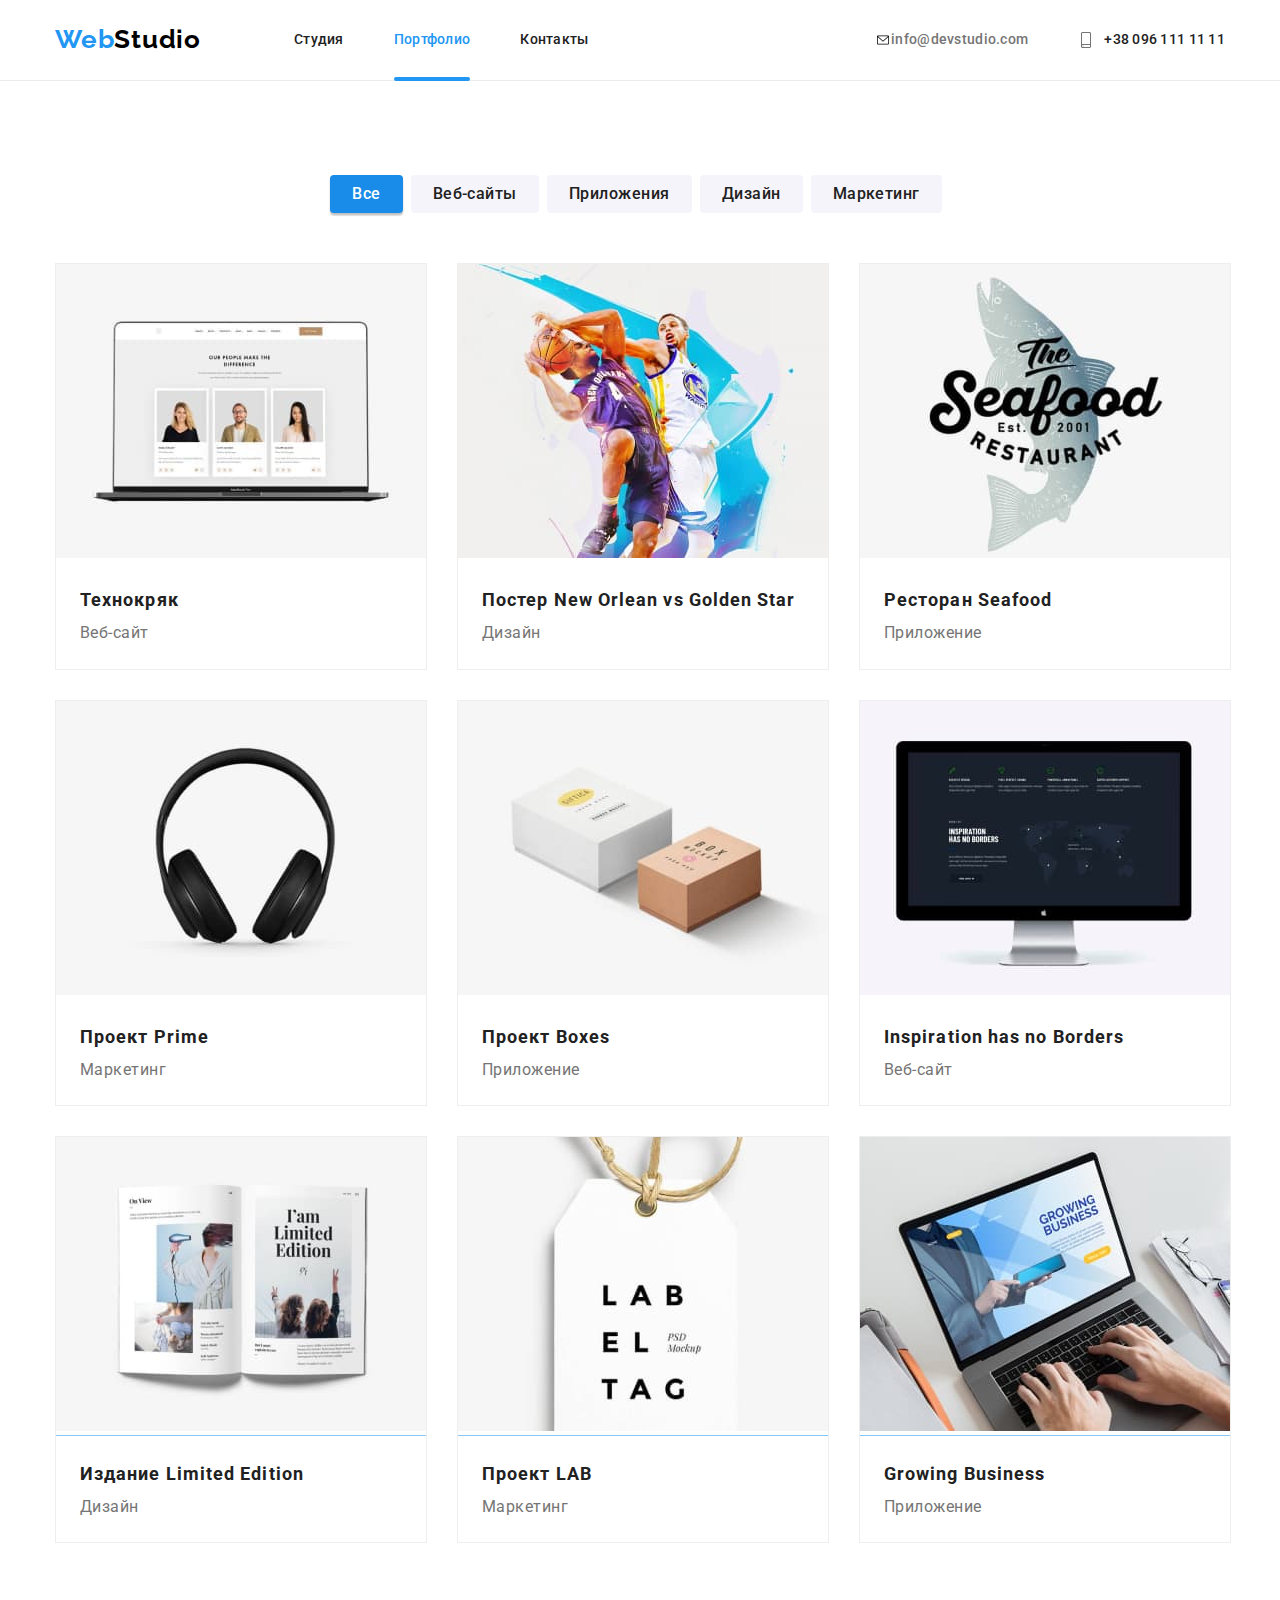
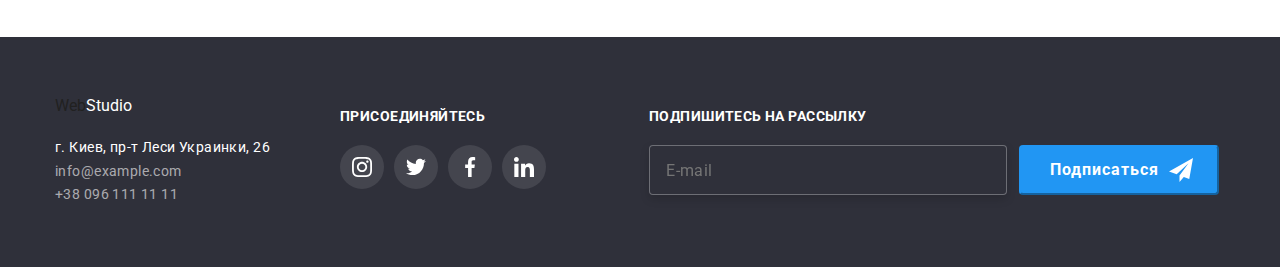
==== commit 5fe46a6c: "bem for site" ====
--- a/portfolio.html
+++ b/portfolio.html
@@ -9,23 +9,23 @@
     <link href="https://fonts.googleapis.com/css2?family=Raleway:wght@700&family=Roboto:wght@400;500;700;900&display=swap"
     rel="stylesheet">
     <link href="https://cdnjs.cloudflare.com/ajax/libs/modern-normalize/1.1.0/modern-normalize.css" rel="stylesheet">
-    <link href="/css/main.min.css" rel="stylesheet">
+    <link href="./css/main.min.css" rel="stylesheet">
     <title>portfolio</title>
 </head>
 <body>
     <header class="head">
         <div class="container head-container">
-            <nav class="nav-list">
-                <a class="logo" href="./index.html" lang="en">
+            <nav class="head-container__nav-list">
+                <a class="head-container__logo" href="./index.html" lang="en">
                     Web<span class="studio">Studio</span>
                 </a>
-                <ul class="menu">
+                <ul class="head-container__menu">
                     <li><a href="./index.html" class="navigation-link ">Студия</a></li>
-                    <li class="nav-link"><a href="./portfolio.html" class="navigation-link current">Портфолио</a></li>
+                    <li class="nav-link"><a href="./portfolio.html" class="navigation-link--current">Портфолио</a></li>
                         <li><a href=" ./"class="navigation-link">Контакты</a></li>
                 </ul>
             </nav>
-            <ul class="contact-list">
+            <ul class="head-container__contact-list">
                 <li><a class="mail" href="info@devstudio.com">
                         <svg class="mail-icon" width="16" height="12">
                             <use href="./images/icons.svg#icon-mail"></use>
@@ -258,8 +258,8 @@
             <div>
                 <a class="logo" href="/">Web<span class="webfoot">Studio</span></a>
                 <address class="adress">
-                    <ul class="contacts">
-                        <li><a class="atext" href="https://bit.ly/3pXMvUd" target="_blank" rel="noopener noreferrer">г.
+                    <ul class="foot-container__contacts">
+                        <li><a class="foot-container__atext" href="https://bit.ly/3pXMvUd" target="_blank" rel="noopener noreferrer">г.
                                 Киев,
                                 пр-т
                                 Леси Украинки, 26</a> </li>
--- a/css/main.min.css
+++ b/css/main.min.css
@@ -1 +1 @@
-body{font-family:"Roboto",sans-serif;color:#757575}a{text-decoration:none;color:#212121}li{list-style-type:none}h1,h3,p,ul,a{margin:0;padding:0;list-style-type:none}.container{width:1200px;padding:0px 15px 0px 15px;margin-left:auto;margin-right:auto}.section{padding-top:94px;padding-bottom:94px}.visualy-hidden{position:absolute;width:1px;height:1px;margin:-1px;border:0;padding:0;white-space:nowrap;-webkit-clip-path:inset(100%);clip-path:inset(100%);clip:rect(0 0 0 0);overflow:hidden}.hero-button{margin:0 auto;width:200px;height:50px;outline-style:none;border-width:0px;min-width:200px;cursor:pointer;background:#2196f3;color:#fff;font-family:"Roboto";font-weight:700;font-size:16px;line-height:1.9;text-align:center;letter-spacing:.06em;border-radius:4px;-webkit-transition:color 250ms cubic-bezier(0.4, 0, 0.2, 1),background-color 250ms cubic-bezier(0.4, 0, 0.2, 1),-webkit-box-shadow 250ms cubic-bezier(0.4, 0, 0.2, 1);transition:color 250ms cubic-bezier(0.4, 0, 0.2, 1),background-color 250ms cubic-bezier(0.4, 0, 0.2, 1),-webkit-box-shadow 250ms cubic-bezier(0.4, 0, 0.2, 1);transition:color 250ms cubic-bezier(0.4, 0, 0.2, 1),box-shadow 250ms cubic-bezier(0.4, 0, 0.2, 1),background-color 250ms cubic-bezier(0.4, 0, 0.2, 1);transition:color 250ms cubic-bezier(0.4, 0, 0.2, 1),box-shadow 250ms cubic-bezier(0.4, 0, 0.2, 1),background-color 250ms cubic-bezier(0.4, 0, 0.2, 1),-webkit-box-shadow 250ms cubic-bezier(0.4, 0, 0.2, 1)}.hero-button:hover,.hero-button:focus{-webkit-box-shadow:0px 4px 4px rgba(0,0,0,.15);box-shadow:0px 4px 4px rgba(0,0,0,.15);background-color:#188ce8;color:#fff}.submit{cursor:pointer;display:-webkit-box;display:-ms-flexbox;display:flex;margin-left:12px;width:200px;height:50px;padding-top:10px;padding-bottom:10px;padding-left:29px;-webkit-box-align:center;-ms-flex-align:center;align-items:center;background:#2196f3;border-radius:4px;border-color:#2196f3;fill:#fff;-webkit-transition:color 250ms cubic-bezier(0.4, 0, 0.2, 1),background-color 250ms cubic-bezier(0.4, 0, 0.2, 1),-webkit-box-shadow 250ms cubic-bezier(0.4, 0, 0.2, 1);transition:color 250ms cubic-bezier(0.4, 0, 0.2, 1),background-color 250ms cubic-bezier(0.4, 0, 0.2, 1),-webkit-box-shadow 250ms cubic-bezier(0.4, 0, 0.2, 1);transition:color 250ms cubic-bezier(0.4, 0, 0.2, 1),box-shadow 250ms cubic-bezier(0.4, 0, 0.2, 1),background-color 250ms cubic-bezier(0.4, 0, 0.2, 1);transition:color 250ms cubic-bezier(0.4, 0, 0.2, 1),box-shadow 250ms cubic-bezier(0.4, 0, 0.2, 1),background-color 250ms cubic-bezier(0.4, 0, 0.2, 1),-webkit-box-shadow 250ms cubic-bezier(0.4, 0, 0.2, 1)}.submit:hover,.submit:focus{-webkit-box-shadow:0px 4px 4px rgba(0,0,0,.15);box-shadow:0px 4px 4px rgba(0,0,0,.15);background-color:#188ce8;color:#fff}.submit-text{margin-right:10px;font-weight:700;font-size:16px;line-height:1.9;letter-spacing:.06em;color:#fff}.submitted{background:#2196f3;border-color:#2196f3;border-radius:4px;padding:10px 55px;display:-webkit-box;display:-ms-flexbox;display:flex;margin-left:auto;margin-right:auto;font-weight:700;font-size:16px;line-height:30px;text-align:center;letter-spacing:.06em;color:#fff;-webkit-transition:background 250ms cubic-bezier(0.4, 0, 0.2, 1);transition:background 250ms cubic-bezier(0.4, 0, 0.2, 1)}.submitted:hover,.submitted:focus{background:#188ce8;-webkit-box-shadow:0px 4px 4px rgba(0,0,0,.15);box-shadow:0px 4px 4px rgba(0,0,0,.15)}.link{font-size:14px;line-height:1.71;letter-spacing:.03em;color:rgba(255,255,255,.6)}.head{background-color:#fff;color:#212121;font-weight:500;font-size:14px;line-height:1.14;letter-spacing:.02em;border-bottom:1px solid #ececec}.logo{font-family:"Raleway";font-weight:700;font-size:26px;line-height:1.19;letter-spacing:.03em;color:#2196f3;padding-top:24px;padding-bottom:25px}.studio{color:#000}.menu{margin-left:93px}.head-container{width:1200px;display:-webkit-box;display:-ms-flexbox;display:flex;-webkit-box-align:center;-ms-flex-align:center;align-items:center;margin-left:auto;margin-right:auto}.nav-list{display:-webkit-box;display:-ms-flexbox;display:flex;-webkit-box-align:center;-ms-flex-align:center;align-items:center}.nav-list>ul{display:-webkit-box;display:-ms-flexbox;display:flex;-webkit-box-align:center;-ms-flex-align:center;align-items:center}.contact-list{display:-webkit-box;display:-ms-flexbox;display:flex;margin-left:auto}.mail{display:-webkit-box;display:-ms-flexbox;display:flex;-webkit-box-align:center;-ms-flex-align:center;align-items:center;color:#757575;-webkit-transition:color 250ms cubic-bezier(0.4, 0, 0.2, 1);transition:color 250ms cubic-bezier(0.4, 0, 0.2, 1)}.mail-icon{fill:#757575;width:22px;height:16px;margin-right:10px;-webkit-transition:stroke 250ms cubic-bezier(0.4, 0, 0.2, 1);transition:stroke 250ms cubic-bezier(0.4, 0, 0.2, 1)}.mail:hover,.mail:focus{stroke:#2196f3;stroke-width:2px}.navigation-link.current{color:#2196f3;-webkit-transition:color 250ms cubic-bezier(0.4, 0, 0.2, 1);transition:color 250ms cubic-bezier(0.4, 0, 0.2, 1)}.nav-link{position:relative}.nav-link::after{display:block;position:absolute;content:"";margin-top:29px;height:4px;width:100%;background-color:#2196f3;border-radius:2px}.menu>li:not(:first-child){margin-left:50px}.navigation-link{-webkit-transition:color 250ms cubic-bezier(0.4, 0, 0.2, 1);transition:color 250ms cubic-bezier(0.4, 0, 0.2, 1)}.navigation-link:focus,.navigation-link:hover{color:#2196f3}.contact-list{margin-right:0;margin-left:auto}.mail:hover,.mail:focus{color:#2196f3}.tel:hover,.tel:focus{color:#2196f3}.tel{display:-webkit-box;display:-ms-flexbox;display:flex;-webkit-box-align:center;-ms-flex-align:center;align-items:center;color:var(--textcolor);margin-left:50px;-webkit-transition:color 250ms cubic-bezier(0.4, 0, 0.2, 1),stroke 250ms cubic-bezier(0.4, 0, 0.2, 1);transition:color 250ms cubic-bezier(0.4, 0, 0.2, 1),stroke 250ms cubic-bezier(0.4, 0, 0.2, 1)}.tel-icon{fill:currentColor;width:16px;height:16px;margin-right:10px;-webkit-transition:fill 250ms cubic-bezier(0.4, 0, 0.2, 1),stroke 250ms cubic-bezier(0.4, 0, 0.2, 1);transition:fill 250ms cubic-bezier(0.4, 0, 0.2, 1),stroke 250ms cubic-bezier(0.4, 0, 0.2, 1)}.tel:hover,.tel:focus{fill:#2196f3;stroke:#2196f3;stroke-width:2px}.banner{margin-left:auto;margin-right:auto;padding-top:200px;padding-bottom:200px;background-image:-webkit-gradient(linear, left top, right top, from(rgba(47, 48, 58, 0.4)), to(rgba(47, 48, 58, 0.4))),url("../images/command.jpg");background-image:linear-gradient(to right, rgba(47, 48, 58, 0.4), rgba(47, 48, 58, 0.4)),url("../images/command.jpg");height:600px;max-width:1600px;background-size:cover;background-position:center;background-repeat:no-repeat;background-color:#2f303a;font-weight:900;font-size:44px;line-height:1.36;letter-spacing:.06em;text-transform:uppercase;color:#fff}.hero-container{margin-left:auto;margin-right:auto;text-align:center}.text-logo{margin:0 auto;display:block;width:696px;font-weight:900;font-size:44px;line-height:1.36;margin-bottom:30px}.feature-section{padding-bottom:0}.feature-cont{display:-webkit-box;display:-ms-flexbox;display:flex;-webkit-box-align:center;-ms-flex-align:center;align-items:center;margin-left:auto;margin-right:auto}.features{display:-webkit-box;display:-ms-flexbox;display:flex;-webkit-box-align:left;-ms-flex-align:left;align-items:left;padding:0;margin:0;list-style:none}.features>.feature-list{-ms-flex-preferred-size:25%;flex-basis:25%}.features>.feature-list:not(:last-child){margin-right:30px}.feature-icon{display:-webkit-box;display:-ms-flexbox;display:flex;-webkit-box-align:center;-ms-flex-align:center;align-items:center;-webkit-box-pack:center;-ms-flex-pack:center;justify-content:center;width:270px;height:120px;background-color:#f5f4fa;margin-bottom:30px;border-radius:4px}.feature-item{fill:currentColor}.features h3{color:#212121;font-weight:700;font-size:14px;line-height:1.14;letter-spacing:.03em;text-transform:uppercase}.features p{width:270px;margin-top:10px;color:#757575;font-size:14px;line-height:1.71;letter-spacing:.03em}.work-container{display:block;width:1200px;margin-left:auto;margin-right:auto}.work-header{color:#212121;font-weight:700;font-size:36px;line-height:1.17;text-align:center;margin-bottom:50px;margin-top:0}.work-list{display:-webkit-box;display:-ms-flexbox;display:flex;padding:0}.work-list-items{display:-webkit-box;display:-ms-flexbox;display:flex;-webkit-box-align:center;-ms-flex-align:center;align-items:center;-ms-flex-preferred-size:33.3333333333;flex-basis:33.3333333333;position:relative}.work-list-items:not(:last-child){margin-right:30px}.description{position:absolute;bottom:0;right:0;width:100%;padding-top:27px;padding-bottom:27px;font-weight:700;font-size:14px;line-height:1.14;text-align:center;letter-spacing:.03em;text-transform:uppercase;color:#fff;background:rgba(47,48,58,.8)}.command{background-color:#f5f4fa;padding-bottom:94px}.comm-container{margin-left:auto;margin-right:auto}.command h3{font-weight:500;font-size:16px;line-height:1.19;letter-spacing:.03em;color:#212121;margin-bottom:10px}.command p{font-size:16px;line-height:1.19;letter-spacing:.03em;color:#757575;margin-bottom:16px}.comm-header{color:#212121;font-weight:700;font-size:36px;line-height:1.17;text-align:center;margin-top:0;margin-bottom:50px}.comm-list{display:-webkit-box;display:-ms-flexbox;display:flex}.individ{text-align:center;display:block;-webkit-box-shadow:0px 1px 3px rgba(0,0,0,.12),0px 1px 1px rgba(0,0,0,.14),0px 2px 1px rgba(0,0,0,.2);box-shadow:0px 1px 3px rgba(0,0,0,.12),0px 1px 1px rgba(0,0,0,.14),0px 2px 1px rgba(0,0,0,.2);border-radius:0px 0px 4px 4px;background:#fff}.individ:not(:last-child){margin-right:30px}.name-prof{padding-top:30px;padding-bottom:30px}.social-links{display:-webkit-box;display:-ms-flexbox;display:flex;padding:0;-webkit-box-align:center;-ms-flex-align:center;align-items:center;-webkit-box-pack:center;-ms-flex-pack:center;justify-content:center}.social-item{display:-webkit-box;display:-ms-flexbox;display:flex;width:44px;height:44px;margin-right:10px;background-color:#fff;border-radius:50%}.social-item>a{display:-webkit-box;display:-ms-flexbox;display:flex;width:100%;height:100%;-webkit-box-align:center;-ms-flex-align:center;align-items:center;-webkit-box-pack:center;-ms-flex-pack:center;justify-content:center;border-radius:50%;fill:#afb1b8;-webkit-transition:fill 250ms cubic-bezier(0.4, 0, 0.2, 1),background-color 250ms cubic-bezier(0.4, 0, 0.2, 1);transition:fill 250ms cubic-bezier(0.4, 0, 0.2, 1),background-color 250ms cubic-bezier(0.4, 0, 0.2, 1)}.social-item>a:hover,.social-item>a:focus{fill:#fff;background-color:#2196f3}.client-header{margin-top:0;margin-bottom:50px;text-align:center;color:#212121;font-weight:700;font-size:36px;line-height:1.17;letter-spacing:.03em}.client-list{display:-webkit-box;display:-ms-flexbox;display:flex;-ms-flex-preferred-size:16.6666666667%;flex-basis:16.6666666667%}.client-pozition{display:-webkit-box;display:-ms-flexbox;display:flex;width:170px;height:92px;-webkit-transition:border-color 250ms cubic-bezier(0.4, 0, 0.2, 1);transition:border-color 250ms cubic-bezier(0.4, 0, 0.2, 1)}.client-pozition:not(:last-child){margin-right:30px}.client-pozition:hover{border-color:#2196f3}.client-pozition:focus{border-color:#2196f3}.client-pozition>a{display:-webkit-box;display:-ms-flexbox;display:flex;cursor:pointer;width:100%;height:100%;border-radius:4px;border:1px solid #afb1b8;-webkit-box-align:center;-ms-flex-align:center;align-items:center;-webkit-box-pack:center;-ms-flex-pack:center;justify-content:center;fill:#afb1b8;-webkit-transition:fill 250ms cubic-bezier(0.4, 0, 0.2, 1),border-color 250ms cubic-bezier(0.4, 0, 0.2, 1);transition:fill 250ms cubic-bezier(0.4, 0, 0.2, 1),border-color 250ms cubic-bezier(0.4, 0, 0.2, 1)}.client-pozition>a:hover,.client-pozition>a:focus{fill:#2196f3;border-color:#2196f3}.footer{display:-webkit-box;display:-ms-flexbox;display:flex;background-color:#2f303a;padding-top:60px;padding-bottom:60px;-webkit-transition:-webkit-text-decoration 250ms cubic-bezier(0.4, 0, 0.2, 1),-webkit-text-decoration-color 250ms cubic-bezier(0.4, 0, 0.2, 1);transition:-webkit-text-decoration 250ms cubic-bezier(0.4, 0, 0.2, 1),-webkit-text-decoration-color 250ms cubic-bezier(0.4, 0, 0.2, 1);transition:text-decoration 250ms cubic-bezier(0.4, 0, 0.2, 1),text-decoration-color 250ms cubic-bezier(0.4, 0, 0.2, 1);transition:text-decoration 250ms cubic-bezier(0.4, 0, 0.2, 1),text-decoration-color 250ms cubic-bezier(0.4, 0, 0.2, 1),-webkit-text-decoration 250ms cubic-bezier(0.4, 0, 0.2, 1),-webkit-text-decoration-color 250ms cubic-bezier(0.4, 0, 0.2, 1)}.foot-container{display:-webkit-box;display:-ms-flexbox;display:flex;margin-left:auto;margin-right:auto}.webfoot{color:#fff}.adress{list-style:none;font-style:normal;font-size:14px;line-height:1.71;letter-spacing:.03em;color:rgba(255,255,255,.6);margin-top:20px}.contacts{list-style:none}.contacts>li:not(:last-child){margin-bottom:9px}.atext{font-size:14px;line-height:1.71;letter-spacing:.03em;color:#fff;text-decoration:none;margin-bottom:9px}.links-container{padding:0;margin-left:70px;margin-top:12px}.links-container>h3{font-weight:700;font-size:14px;line-height:1.14;letter-spacing:.03em;text-transform:uppercase;color:#fff}.links-list{display:-webkit-box;display:-ms-flexbox;display:flex;margin-top:20px}.links-item{display:-webkit-box;display:-ms-flexbox;display:flex;margin-right:10px;width:44px;height:44px;background-color:rgba(255,255,255,.1);border-radius:50%;-webkit-transition:background-color 250ms cubic-bezier(0.4, 0, 0.2, 1);transition:background-color 250ms cubic-bezier(0.4, 0, 0.2, 1)}.links-item>a{display:-webkit-box;display:-ms-flexbox;display:flex;width:100%;height:100%;-webkit-box-align:center;-ms-flex-align:center;align-items:center;-webkit-box-pack:center;-ms-flex-pack:center;justify-content:center;fill:#fff;border-radius:50%;-webkit-transition:background-color 250ms cubic-bezier(0.4, 0, 0.2, 1);transition:background-color 250ms cubic-bezier(0.4, 0, 0.2, 1)}.links-item:hover,.links-item:focus{background-color:#2196f3}.links-item>a:hover,.links-item>a:focus{background-color:#2196f3}.footer a:hover,.footer a:focus{text-decoration:underline;-webkit-text-decoration-color:#188ce8;text-decoration-color:#188ce8}.email-form{margin-left:93px;margin-top:12px}.form{display:-webkit-box;display:-ms-flexbox;display:flex}.email-form h3{font-weight:700;font-size:14px;line-height:1.14;letter-spacing:.03em;text-transform:uppercase;color:#fff;margin-bottom:20px}.form input{width:358px;height:50px;left:815px;top:2787px;padding-top:15px;padding-left:16px;padding-bottom:15px;background:#2f303a;border:1px solid rgba(255,255,255,.3);-webkit-filter:drop-shadow(0px 4px 4px rgba(0, 0, 0, 0.15));filter:drop-shadow(0px 4px 4px rgba(0, 0, 0, 0.15));border-radius:4px;font-weight:400;font-size:16px;line-height:1.25;display:-webkit-box;display:-ms-flexbox;display:flex;-webkit-box-align:center;-ms-flex-align:center;align-items:center;letter-spacing:.03em;color:rgba(255,255,255,.6)}.backdrop{position:fixed;top:0;left:0;width:100%;height:100%;background:rgba(0,0,0,.2);opacity:1;-webkit-transition:opacity 250ms cubic-bezier(0.4, 0, 0.2, 1);transition:opacity 250ms cubic-bezier(0.4, 0, 0.2, 1)}.backdrop.is-hidden{visibility:0;opacity:0;pointer-events:none}.modal{position:absolute;top:50%;left:50%;-webkit-transform:translate(-50%, -50%) scale(1);transform:translate(-50%, -50%) scale(1);-webkit-transition:-webkit-transform 250ms cubic-bezier(0.4, 0, 0.2, 1);transition:-webkit-transform 250ms cubic-bezier(0.4, 0, 0.2, 1);transition:transform 250ms cubic-bezier(0.4, 0, 0.2, 1);transition:transform 250ms cubic-bezier(0.4, 0, 0.2, 1), -webkit-transform 250ms cubic-bezier(0.4, 0, 0.2, 1);width:528px;padding:40px;max-height:581px;height:100%;background:#fff;-webkit-box-shadow:0px 1px 3px rgba(0,0,0,.12),0px 1px 1px rgba(0,0,0,.14),0px 2px 1px rgba(0,0,0,.2);box-shadow:0px 1px 3px rgba(0,0,0,.12),0px 1px 1px rgba(0,0,0,.14),0px 2px 1px rgba(0,0,0,.2);border-radius:4px}.modal-title{font-weight:700;font-size:20px;line-height:1.15;text-align:center;letter-spacing:.03em;color:#212121;margin-bottom:12px}.modal-form{display:-webkit-box;display:-ms-flexbox;display:flex;-webkit-box-orient:vertical;-webkit-box-direction:normal;-ms-flex-direction:column;flex-direction:column}.modal-label{position:relative;font-weight:400;font-size:12px;line-height:1.17;letter-spacing:.01em;color:#757575;margin-bottom:4px}.modal-inner{display:-webkit-box;display:-ms-flexbox;display:flex;-webkit-box-orient:vertical;-webkit-box-direction:normal;-ms-flex-direction:column;flex-direction:column;position:relative;width:100%}.modal-inner:not(:last-child){margin-bottom:10px}.modal-input{height:40px;padding-left:42px;border:1px solid rgba(33,33,33,.2);border-radius:4px;-webkit-transition:border 250ms cubic-bezier(0.4, 0, 0.2, 1);transition:border 250ms cubic-bezier(0.4, 0, 0.2, 1);cursor:pointer}.modal-icon{width:18px;height:18px;position:absolute;top:50%;-webkit-transform:translateY(-50%);transform:translateY(-50%);left:15px;-webkit-transition:fill 250ms cubic-bezier(0.4, 0, 0.2, 1);transition:fill 250ms cubic-bezier(0.4, 0, 0.2, 1)}.modal-input:focus,.modal-input:hover{border-color:#2196f3}.modal-input:focus+.modal-icon,.modal-input:hover+.modal-icon{fill:#2196f3}.textarea{height:120px;resize:none;cursor:pointer;padding:12px 16px;margin-bottom:20px;-webkit-transition:border-color 250ms cubic-bezier(0.4, 0, 0.2, 1);transition:border-color 250ms cubic-bezier(0.4, 0, 0.2, 1);border:1px solid rgba(33,33,33,.2);border-radius:4px}.textarea::-webkit-input-placeholder{font-weight:400;font-size:12px;line-height:1.17;letter-spacing:.01em;color:rgba(117,117,117,.5)}.textarea::-moz-placeholder{font-weight:400;font-size:12px;line-height:1.17;letter-spacing:.01em;color:rgba(117,117,117,.5)}.textarea:-ms-input-placeholder{font-weight:400;font-size:12px;line-height:1.17;letter-spacing:.01em;color:rgba(117,117,117,.5)}.textarea::-ms-input-placeholder{font-weight:400;font-size:12px;line-height:1.17;letter-spacing:.01em;color:rgba(117,117,117,.5)}.textarea::placeholder{font-weight:400;font-size:12px;line-height:1.17;letter-spacing:.01em;color:rgba(117,117,117,.5)}.textarea:hover,.textarea:focus{border-color:#2196f3}.checkbox-label{display:inline;position:relative;display:-webkit-box;display:-ms-flexbox;display:flex;margin-bottom:30px}.checkbox{display:inline;-webkit-appearance:none;-moz-appearance:none;appearance:none}.checkbox-icon{position:absolute;top:50%;-webkit-transform:translateY(-50%);transform:translateY(-50%);width:16px;height:15px;margin-right:5px;margin-left:12px}.terms-text{margin-left:36px;font-weight:400;font-size:14px;line-height:1.71;letter-spacing:.03em;color:#757575;text-align:center}.checkbox:checked+.checkbox-icon .icon-one{opacity:1}.checkbox:checked+.checkbox-icon .icon-two{opacity:0}.terms{text-decoration:underline;margin-left:1px;color:#2196f3}.backdrop.is-hidden .modal{-webkit-transform:translate(-50%, -50%) scale(1.1);transform:translate(-50%, -50%) scale(1.1)}.close{position:absolute;display:-webkit-box;display:-ms-flexbox;display:flex;top:8px;right:8px;-webkit-transform:translate(-8%, -8%);transform:translate(-8%, -8%);-webkit-box-pack:center;-ms-flex-pack:center;justify-content:center;-webkit-box-align:center;-ms-flex-align:center;align-items:center;border-radius:50%;width:30px;height:30px;background:#fff;border:1px solid rgba(0,0,0,.1);cursor:pointer}.close-icon{display:-webkit-box;display:-ms-flexbox;display:flex;width:11px;height:11px;fill:#000}.close:hover .close-icon,.close:focus .close-icon{fill:#2196f3}.menu-button{display:-webkit-box;display:-ms-flexbox;display:flex;-webkit-box-pack:center;-ms-flex-pack:center;justify-content:center;margin-bottom:50px}.menu-item{display:-webkit-box;display:-ms-flexbox;display:flex;margin-right:8px}.menu-item>button{cursor:pointer;background:#f5f4fa;color:#212121;font-weight:500;font-size:16px;line-height:1.62;text-align:center;letter-spacing:.03em;border-radius:4px;border-color:#f5f4fa;padding:6px 22px;border-width:0px;-webkit-transition:color 250ms cubic-bezier(0.4, 0, 0.2, 1),background-color 250ms cubic-bezier(0.4, 0, 0.2, 1),-webkit-box-shadow 250ms cubic-bezier(0.4, 0, 0.2, 1);transition:color 250ms cubic-bezier(0.4, 0, 0.2, 1),background-color 250ms cubic-bezier(0.4, 0, 0.2, 1),-webkit-box-shadow 250ms cubic-bezier(0.4, 0, 0.2, 1);transition:color 250ms cubic-bezier(0.4, 0, 0.2, 1),background-color 250ms cubic-bezier(0.4, 0, 0.2, 1),box-shadow 250ms cubic-bezier(0.4, 0, 0.2, 1);transition:color 250ms cubic-bezier(0.4, 0, 0.2, 1),background-color 250ms cubic-bezier(0.4, 0, 0.2, 1),box-shadow 250ms cubic-bezier(0.4, 0, 0.2, 1),-webkit-box-shadow 250ms cubic-bezier(0.4, 0, 0.2, 1)}.menu-item>button:hover,.menu-item>button:focus,.menu-item>button.current{color:#fff;background-color:#188ce8;-webkit-box-shadow:0px 3px 1px rgba(0,0,0,.1),0px 1px 2px rgba(0,0,0,.08),0px 2px 2px rgba(0,0,0,.12);box-shadow:0px 3px 1px rgba(0,0,0,.1),0px 1px 2px rgba(0,0,0,.08),0px 2px 2px rgba(0,0,0,.12)}.examples{display:-webkit-box;display:-ms-flexbox;display:flex;background:#fff;padding:0;list-style:none;-ms-flex-wrap:wrap;flex-wrap:wrap;margin-right:-30px;margin-top:-30px}.item{display:inline-block;border:1px solid #eee;-ms-flex-preferred-size:calc(33.3333333333% - 30px);flex-basis:calc(33.3333333333% - 30px);margin-right:30px;margin-top:30px;-webkit-transition:-webkit-box-shadow 250ms cubic-bezier(0.4, 0, 0.2, 1),-webkit-transform 250ms cubic-bezier(0.4, 0, 0.2, 1);transition:-webkit-box-shadow 250ms cubic-bezier(0.4, 0, 0.2, 1),-webkit-transform 250ms cubic-bezier(0.4, 0, 0.2, 1);transition:box-shadow 250ms cubic-bezier(0.4, 0, 0.2, 1),transform 250ms cubic-bezier(0.4, 0, 0.2, 1);transition:box-shadow 250ms cubic-bezier(0.4, 0, 0.2, 1),transform 250ms cubic-bezier(0.4, 0, 0.2, 1),-webkit-box-shadow 250ms cubic-bezier(0.4, 0, 0.2, 1),-webkit-transform 250ms cubic-bezier(0.4, 0, 0.2, 1)}.thumb{position:relative;overflow:hidden}.item:nth-child(3n){margin-right:0}.item:hover,.item:focus{-webkit-box-shadow:0px 3px 1px rgba(0,0,0,.1),0px 1px 2px rgba(0,0,0,.08),0px 2px 2px rgba(0,0,0,.12);box-shadow:0px 3px 1px rgba(0,0,0,.1),0px 1px 2px rgba(0,0,0,.08),0px 2px 2px rgba(0,0,0,.12)}.item:hover .overlay{-webkit-transform:translateY(0);transform:translateY(0)}.item-text{padding-top:20px;padding-right:24px;padding-bottom:20px;padding-left:24px}.item-text>h3{font-weight:700;font-size:18px;line-height:2;letter-spacing:.06em;color:#212121}.item-text>p{font-size:16px;line-height:1.9;letter-spacing:.03em;color:#757575}.overlay{position:absolute;top:0;left:0;width:100%;height:100%;-webkit-transform:translateY(100%);transform:translateY(100%);-webkit-transition:opacity 250ms cubic-bezier(0.4, 0, 0.2, 1),-webkit-transform 250ms cubic-bezier(0.4, 0, 0.2, 1);transition:opacity 250ms cubic-bezier(0.4, 0, 0.2, 1),-webkit-transform 250ms cubic-bezier(0.4, 0, 0.2, 1);transition:transform 250ms cubic-bezier(0.4, 0, 0.2, 1),opacity 250ms cubic-bezier(0.4, 0, 0.2, 1);transition:transform 250ms cubic-bezier(0.4, 0, 0.2, 1),opacity 250ms cubic-bezier(0.4, 0, 0.2, 1),-webkit-transform 250ms cubic-bezier(0.4, 0, 0.2, 1);font-weight:400;font-size:18px;line-height:1.6;letter-spacing:.03em;text-align:left;padding-top:63px;padding-bottom:63px;padding-left:24px;background-color:rgba(33,150,243,.9);color:#fff}/*# sourceMappingURL=main.min.css.map */+body{font-family:"Roboto",sans-serif;color:#757575}a{text-decoration:none;color:#212121}li{list-style-type:none}h1,h3,p,ul,a{margin:0;padding:0;list-style-type:none}.container{width:1200px;padding:0px 15px 0px 15px;margin-left:auto;margin-right:auto}.section{padding-top:94px;padding-bottom:94px}.visualy-hidden{position:absolute;width:1px;height:1px;margin:-1px;border:0;padding:0;white-space:nowrap;-webkit-clip-path:inset(100%);clip-path:inset(100%);clip:rect(0 0 0 0);overflow:hidden}.hero-container__hero-button{margin:0 auto;width:200px;height:50px;outline-style:none;border-width:0px;min-width:200px;cursor:pointer;background:#2196f3;color:#fff;font-family:"Roboto";font-weight:700;font-size:16px;line-height:1.9;text-align:center;letter-spacing:.06em;border-radius:4px;-webkit-transition:color 250ms cubic-bezier(0.4, 0, 0.2, 1),background-color 250ms cubic-bezier(0.4, 0, 0.2, 1),-webkit-box-shadow 250ms cubic-bezier(0.4, 0, 0.2, 1);transition:color 250ms cubic-bezier(0.4, 0, 0.2, 1),background-color 250ms cubic-bezier(0.4, 0, 0.2, 1),-webkit-box-shadow 250ms cubic-bezier(0.4, 0, 0.2, 1);transition:color 250ms cubic-bezier(0.4, 0, 0.2, 1),box-shadow 250ms cubic-bezier(0.4, 0, 0.2, 1),background-color 250ms cubic-bezier(0.4, 0, 0.2, 1);transition:color 250ms cubic-bezier(0.4, 0, 0.2, 1),box-shadow 250ms cubic-bezier(0.4, 0, 0.2, 1),background-color 250ms cubic-bezier(0.4, 0, 0.2, 1),-webkit-box-shadow 250ms cubic-bezier(0.4, 0, 0.2, 1)}.hero-container__hero-button:hover,.hero-container__hero-button:focus{-webkit-box-shadow:0px 4px 4px rgba(0,0,0,.15);box-shadow:0px 4px 4px rgba(0,0,0,.15);background-color:#188ce8;color:#fff}.submit{cursor:pointer;display:-webkit-box;display:-ms-flexbox;display:flex;margin-left:12px;width:200px;height:50px;padding-top:10px;padding-bottom:10px;padding-left:29px;-webkit-box-align:center;-ms-flex-align:center;align-items:center;background:#2196f3;border-radius:4px;border-color:#2196f3;fill:#fff;-webkit-transition:color 250ms cubic-bezier(0.4, 0, 0.2, 1),background-color 250ms cubic-bezier(0.4, 0, 0.2, 1),-webkit-box-shadow 250ms cubic-bezier(0.4, 0, 0.2, 1);transition:color 250ms cubic-bezier(0.4, 0, 0.2, 1),background-color 250ms cubic-bezier(0.4, 0, 0.2, 1),-webkit-box-shadow 250ms cubic-bezier(0.4, 0, 0.2, 1);transition:color 250ms cubic-bezier(0.4, 0, 0.2, 1),box-shadow 250ms cubic-bezier(0.4, 0, 0.2, 1),background-color 250ms cubic-bezier(0.4, 0, 0.2, 1);transition:color 250ms cubic-bezier(0.4, 0, 0.2, 1),box-shadow 250ms cubic-bezier(0.4, 0, 0.2, 1),background-color 250ms cubic-bezier(0.4, 0, 0.2, 1),-webkit-box-shadow 250ms cubic-bezier(0.4, 0, 0.2, 1)}.submit:hover,.submit:focus{-webkit-box-shadow:0px 4px 4px rgba(0,0,0,.15);box-shadow:0px 4px 4px rgba(0,0,0,.15);background-color:#188ce8;color:#fff}.submit-text{margin-right:10px;font-weight:700;font-size:16px;line-height:1.9;letter-spacing:.06em;color:#fff}.submitted{background:#2196f3;border-color:#2196f3;border-radius:4px;padding:10px 55px;display:-webkit-box;display:-ms-flexbox;display:flex;margin-left:auto;margin-right:auto;font-weight:700;font-size:16px;line-height:30px;text-align:center;letter-spacing:.06em;color:#fff;-webkit-transition:background 250ms cubic-bezier(0.4, 0, 0.2, 1);transition:background 250ms cubic-bezier(0.4, 0, 0.2, 1)}.submitted:hover,.submitted:focus{background:#188ce8;-webkit-box-shadow:0px 4px 4px rgba(0,0,0,.15);box-shadow:0px 4px 4px rgba(0,0,0,.15)}.link{font-size:14px;line-height:1.71;letter-spacing:.03em;color:rgba(255,255,255,.6)}.head{background-color:#fff;color:#212121;font-weight:500;font-size:14px;line-height:1.14;letter-spacing:.02em;border-bottom:1px solid #ececec}.head-container{width:1200px;display:-webkit-box;display:-ms-flexbox;display:flex;-webkit-box-align:center;-ms-flex-align:center;align-items:center;margin-left:auto;margin-right:auto}.head-container__logo{font-family:"Raleway";font-weight:700;font-size:26px;line-height:1.19;letter-spacing:.03em;color:#2196f3;padding-top:24px;padding-bottom:25px}.head-container__nav-list{display:-webkit-box;display:-ms-flexbox;display:flex;-webkit-box-align:center;-ms-flex-align:center;align-items:center}.head-container__menu{margin-left:93px}.head-container__nav-list>ul{display:-webkit-box;display:-ms-flexbox;display:flex;-webkit-box-align:center;-ms-flex-align:center;align-items:center}.studio{color:#000}.head-container__contact-list{display:-webkit-box;display:-ms-flexbox;display:flex;margin-left:auto}.navigation-link{-webkit-transition:color 250ms cubic-bezier(0.4, 0, 0.2, 1);transition:color 250ms cubic-bezier(0.4, 0, 0.2, 1)}.navigation-link:focus,.navigation-link:hover{color:#2196f3}.navigation-link--current{color:#2196f3;-webkit-transition:color 250ms cubic-bezier(0.4, 0, 0.2, 1);transition:color 250ms cubic-bezier(0.4, 0, 0.2, 1)}.head-container__menu>li:not(:first-child){margin-left:50px}.nav-link{position:relative}.nav-link::after{display:block;position:absolute;content:"";margin-top:29px;height:4px;width:100%;background-color:#2196f3;border-radius:2px}.mail{display:-webkit-box;display:-ms-flexbox;display:flex;-webkit-box-align:center;-ms-flex-align:center;align-items:center;color:#757575;-webkit-transition:color 250ms cubic-bezier(0.4, 0, 0.2, 1);transition:color 250ms cubic-bezier(0.4, 0, 0.2, 1)}.mail__icon{fill:#757575;width:22px;height:16px;margin-right:10px;-webkit-transition:stroke 250ms cubic-bezier(0.4, 0, 0.2, 1);transition:stroke 250ms cubic-bezier(0.4, 0, 0.2, 1)}.mail:hover,.mail:focus{stroke:#2196f3;stroke-width:2px}.contact-list{margin-right:0;margin-left:auto}.mail:hover,.mail:focus{color:#2196f3}.tel{display:-webkit-box;display:-ms-flexbox;display:flex;-webkit-box-align:center;-ms-flex-align:center;align-items:center;color:var(--textcolor);margin-left:50px;-webkit-transition:color 250ms cubic-bezier(0.4, 0, 0.2, 1),stroke 250ms cubic-bezier(0.4, 0, 0.2, 1);transition:color 250ms cubic-bezier(0.4, 0, 0.2, 1),stroke 250ms cubic-bezier(0.4, 0, 0.2, 1)}.tel:hover,.tel:focus{color:#2196f3}.tel:hover,.tel:focus{fill:#2196f3;stroke:#2196f3;stroke-width:2px}.tel-icon{fill:currentColor;width:16px;height:16px;margin-right:10px;-webkit-transition:fill 250ms cubic-bezier(0.4, 0, 0.2, 1),stroke 250ms cubic-bezier(0.4, 0, 0.2, 1);transition:fill 250ms cubic-bezier(0.4, 0, 0.2, 1),stroke 250ms cubic-bezier(0.4, 0, 0.2, 1)}.banner{margin-left:auto;margin-right:auto;padding-top:200px;padding-bottom:200px;background-image:-webkit-gradient(linear, left top, right top, from(rgba(47, 48, 58, 0.4)), to(rgba(47, 48, 58, 0.4))),url("../images/command.jpg");background-image:linear-gradient(to right, rgba(47, 48, 58, 0.4), rgba(47, 48, 58, 0.4)),url("../images/command.jpg");height:600px;max-width:1600px;background-size:cover;background-position:center;background-repeat:no-repeat;background-color:#2f303a;font-weight:900;font-size:44px;line-height:1.36;letter-spacing:.06em;text-transform:uppercase;color:#fff}.hero-container{margin-left:auto;margin-right:auto;text-align:center}.hero-container__text-logo{margin:0 auto;display:block;width:696px;font-weight:900;font-size:44px;line-height:1.36;margin-bottom:30px}.feature-section{padding-bottom:0}.feature-cont{display:-webkit-box;display:-ms-flexbox;display:flex;-webkit-box-align:center;-ms-flex-align:center;align-items:center;margin-left:auto;margin-right:auto}.feature-cont__features{display:-webkit-box;display:-ms-flexbox;display:flex;-webkit-box-align:left;-ms-flex-align:left;align-items:left;padding:0;margin:0;list-style:none}.feature-list{-ms-flex-preferred-size:25%;flex-basis:25%}.feature-list__feature-icon{display:-webkit-box;display:-ms-flexbox;display:flex;-webkit-box-align:center;-ms-flex-align:center;align-items:center;-webkit-box-pack:center;-ms-flex-pack:center;justify-content:center;width:270px;height:120px;background-color:#f5f4fa;margin-bottom:30px;border-radius:4px}.feature-list__feature-item{fill:currentColor}.feature-list:not(:last-child){margin-right:30px}.features h3{color:#212121;font-weight:700;font-size:14px;line-height:1.14;letter-spacing:.03em;text-transform:uppercase}.features p{width:270px;margin-top:10px;color:#757575;font-size:14px;line-height:1.71;letter-spacing:.03em}.work-container{display:block;width:1200px;margin-left:auto;margin-right:auto}.work-container__work-header{color:#212121;font-weight:700;font-size:36px;line-height:1.17;text-align:center;margin-bottom:50px;margin-top:0}.work-container__work-list{display:-webkit-box;display:-ms-flexbox;display:flex;padding:0}.work-list-items{display:-webkit-box;display:-ms-flexbox;display:flex;-webkit-box-align:center;-ms-flex-align:center;align-items:center;-ms-flex-preferred-size:33.3333333333;flex-basis:33.3333333333;position:relative}.work-list-items:not(:last-child){margin-right:30px}.description{position:absolute;bottom:0;right:0;width:100%;padding-top:27px;padding-bottom:27px;font-weight:700;font-size:14px;line-height:1.14;text-align:center;letter-spacing:.03em;text-transform:uppercase;color:#fff;background:rgba(47,48,58,.8)}.command{background-color:#f5f4fa;padding-bottom:94px}.comm-container{margin-left:auto;margin-right:auto}.comm-container__comm-header{color:#212121;font-weight:700;font-size:36px;line-height:1.17;text-align:center;margin-top:0;margin-bottom:50px}.command h3{font-weight:500;font-size:16px;line-height:1.19;letter-spacing:.03em;color:#212121;margin-bottom:10px}.command p{font-size:16px;line-height:1.19;letter-spacing:.03em;color:#757575;margin-bottom:16px}.comm-list{display:-webkit-box;display:-ms-flexbox;display:flex}.comm-list__individ{text-align:center;display:block;-webkit-box-shadow:0px 1px 3px rgba(0,0,0,.12),0px 1px 1px rgba(0,0,0,.14),0px 2px 1px rgba(0,0,0,.2);box-shadow:0px 1px 3px rgba(0,0,0,.12),0px 1px 1px rgba(0,0,0,.14),0px 2px 1px rgba(0,0,0,.2);border-radius:0px 0px 4px 4px;background:#fff}.comm-list__individ:not(:last-child){margin-right:30px}.name-prof{padding-top:30px;padding-bottom:30px}.social-links{display:-webkit-box;display:-ms-flexbox;display:flex;padding:0;-webkit-box-align:center;-ms-flex-align:center;align-items:center;-webkit-box-pack:center;-ms-flex-pack:center;justify-content:center}.social-item{display:-webkit-box;display:-ms-flexbox;display:flex;width:44px;height:44px;margin-right:10px;background-color:#fff;border-radius:50%}.social-item>a{display:-webkit-box;display:-ms-flexbox;display:flex;width:100%;height:100%;-webkit-box-align:center;-ms-flex-align:center;align-items:center;-webkit-box-pack:center;-ms-flex-pack:center;justify-content:center;border-radius:50%;fill:#afb1b8;-webkit-transition:fill 250ms cubic-bezier(0.4, 0, 0.2, 1),background-color 250ms cubic-bezier(0.4, 0, 0.2, 1);transition:fill 250ms cubic-bezier(0.4, 0, 0.2, 1),background-color 250ms cubic-bezier(0.4, 0, 0.2, 1)}.social-item>a:hover,.social-item>a:focus{fill:#fff;background-color:#2196f3}.clients-container__client-header{margin-top:0;margin-bottom:50px;text-align:center;color:#212121;font-weight:700;font-size:36px;line-height:1.17;letter-spacing:.03em}.client-list{display:-webkit-box;display:-ms-flexbox;display:flex;-ms-flex-preferred-size:16.6666666667%;flex-basis:16.6666666667%}.client-list__client-pozition{display:-webkit-box;display:-ms-flexbox;display:flex;width:170px;height:92px;-webkit-transition:border-color 250ms cubic-bezier(0.4, 0, 0.2, 1);transition:border-color 250ms cubic-bezier(0.4, 0, 0.2, 1)}.client-list__client-pozition:not(:last-child){margin-right:30px}.client-list__client-pozition:hover{border-color:#2196f3}.client-list__client-pozition:focus{border-color:#2196f3}.client-list__client-pozition>a{display:-webkit-box;display:-ms-flexbox;display:flex;cursor:pointer;width:100%;height:100%;border-radius:4px;border:1px solid #afb1b8;-webkit-box-align:center;-ms-flex-align:center;align-items:center;-webkit-box-pack:center;-ms-flex-pack:center;justify-content:center;fill:#afb1b8;-webkit-transition:fill 250ms cubic-bezier(0.4, 0, 0.2, 1),border-color 250ms cubic-bezier(0.4, 0, 0.2, 1);transition:fill 250ms cubic-bezier(0.4, 0, 0.2, 1),border-color 250ms cubic-bezier(0.4, 0, 0.2, 1)}.client-list__client-pozition>a:hover,.client-list__client-pozition>a:focus{fill:#2196f3;border-color:#2196f3}.footer{display:-webkit-box;display:-ms-flexbox;display:flex;background-color:#2f303a;padding-top:60px;padding-bottom:60px;-webkit-transition:-webkit-text-decoration 250ms cubic-bezier(0.4, 0, 0.2, 1),-webkit-text-decoration-color 250ms cubic-bezier(0.4, 0, 0.2, 1);transition:-webkit-text-decoration 250ms cubic-bezier(0.4, 0, 0.2, 1),-webkit-text-decoration-color 250ms cubic-bezier(0.4, 0, 0.2, 1);transition:text-decoration 250ms cubic-bezier(0.4, 0, 0.2, 1),text-decoration-color 250ms cubic-bezier(0.4, 0, 0.2, 1);transition:text-decoration 250ms cubic-bezier(0.4, 0, 0.2, 1),text-decoration-color 250ms cubic-bezier(0.4, 0, 0.2, 1),-webkit-text-decoration 250ms cubic-bezier(0.4, 0, 0.2, 1),-webkit-text-decoration-color 250ms cubic-bezier(0.4, 0, 0.2, 1)}.foot-container{display:-webkit-box;display:-ms-flexbox;display:flex;margin-left:auto;margin-right:auto}.webfoot{color:#fff}.adress{list-style:none;font-style:normal;font-size:14px;line-height:1.71;letter-spacing:.03em;color:rgba(255,255,255,.6);margin-top:20px}.foot-container__contacts{list-style:none}.contacts>li:not(:last-child){margin-bottom:9px}.foot-container__atext{font-size:14px;line-height:1.71;letter-spacing:.03em;color:#fff;text-decoration:none;margin-bottom:9px}.links-container{padding:0;margin-left:70px;margin-top:12px}.links-container>h3{font-weight:700;font-size:14px;line-height:1.14;letter-spacing:.03em;text-transform:uppercase;color:#fff}.links-list{display:-webkit-box;display:-ms-flexbox;display:flex;margin-top:20px}.links-item{display:-webkit-box;display:-ms-flexbox;display:flex;margin-right:10px;width:44px;height:44px;background-color:rgba(255,255,255,.1);border-radius:50%;-webkit-transition:background-color 250ms cubic-bezier(0.4, 0, 0.2, 1);transition:background-color 250ms cubic-bezier(0.4, 0, 0.2, 1)}.links-item>a{display:-webkit-box;display:-ms-flexbox;display:flex;width:100%;height:100%;-webkit-box-align:center;-ms-flex-align:center;align-items:center;-webkit-box-pack:center;-ms-flex-pack:center;justify-content:center;fill:#fff;border-radius:50%;-webkit-transition:background-color 250ms cubic-bezier(0.4, 0, 0.2, 1);transition:background-color 250ms cubic-bezier(0.4, 0, 0.2, 1)}.links-item:hover,.links-item:focus{background-color:#2196f3}.links-item>a:hover,.links-item>a:focus{background-color:#2196f3}.footer a:hover,.footer a:focus{text-decoration:underline;-webkit-text-decoration-color:#188ce8;text-decoration-color:#188ce8}.email-form{margin-left:93px;margin-top:12px}.form{display:-webkit-box;display:-ms-flexbox;display:flex}.email-form h3{font-weight:700;font-size:14px;line-height:1.14;letter-spacing:.03em;text-transform:uppercase;color:#fff;margin-bottom:20px}.form input{width:358px;height:50px;left:815px;top:2787px;padding-top:15px;padding-left:16px;padding-bottom:15px;background:#2f303a;border:1px solid rgba(255,255,255,.3);-webkit-filter:drop-shadow(0px 4px 4px rgba(0, 0, 0, 0.15));filter:drop-shadow(0px 4px 4px rgba(0, 0, 0, 0.15));border-radius:4px;font-weight:400;font-size:16px;line-height:1.25;display:-webkit-box;display:-ms-flexbox;display:flex;-webkit-box-align:center;-ms-flex-align:center;align-items:center;letter-spacing:.03em;color:rgba(255,255,255,.6)}.backdrop{position:fixed;top:0;left:0;width:100%;height:100%;background:rgba(0,0,0,.2);opacity:1;-webkit-transition:opacity 250ms cubic-bezier(0.4, 0, 0.2, 1);transition:opacity 250ms cubic-bezier(0.4, 0, 0.2, 1)}.backdrop.is-hidden{visibility:0;opacity:0;pointer-events:none}.modal{position:absolute;top:50%;left:50%;-webkit-transform:translate(-50%, -50%) scale(1);transform:translate(-50%, -50%) scale(1);-webkit-transition:-webkit-transform 250ms cubic-bezier(0.4, 0, 0.2, 1);transition:-webkit-transform 250ms cubic-bezier(0.4, 0, 0.2, 1);transition:transform 250ms cubic-bezier(0.4, 0, 0.2, 1);transition:transform 250ms cubic-bezier(0.4, 0, 0.2, 1), -webkit-transform 250ms cubic-bezier(0.4, 0, 0.2, 1);width:528px;padding:40px;max-height:581px;height:100%;background:#fff;-webkit-box-shadow:0px 1px 3px rgba(0,0,0,.12),0px 1px 1px rgba(0,0,0,.14),0px 2px 1px rgba(0,0,0,.2);box-shadow:0px 1px 3px rgba(0,0,0,.12),0px 1px 1px rgba(0,0,0,.14),0px 2px 1px rgba(0,0,0,.2);border-radius:4px}.modal-title{font-weight:700;font-size:20px;line-height:1.15;text-align:center;letter-spacing:.03em;color:#212121;margin-bottom:12px}.modal-form{display:-webkit-box;display:-ms-flexbox;display:flex;-webkit-box-orient:vertical;-webkit-box-direction:normal;-ms-flex-direction:column;flex-direction:column}.modal-label{position:relative;font-weight:400;font-size:12px;line-height:1.17;letter-spacing:.01em;color:#757575;margin-bottom:4px}.modal-inner{display:-webkit-box;display:-ms-flexbox;display:flex;-webkit-box-orient:vertical;-webkit-box-direction:normal;-ms-flex-direction:column;flex-direction:column;position:relative;width:100%}.modal-inner:not(:last-child){margin-bottom:10px}.modal-input{height:40px;padding-left:42px;border:1px solid rgba(33,33,33,.2);border-radius:4px;-webkit-transition:border 250ms cubic-bezier(0.4, 0, 0.2, 1);transition:border 250ms cubic-bezier(0.4, 0, 0.2, 1);cursor:pointer}.modal-icon{width:18px;height:18px;position:absolute;top:50%;-webkit-transform:translateY(-50%);transform:translateY(-50%);left:15px;-webkit-transition:fill 250ms cubic-bezier(0.4, 0, 0.2, 1);transition:fill 250ms cubic-bezier(0.4, 0, 0.2, 1)}.modal-input:focus,.modal-input:hover{border-color:#2196f3}.modal-input:focus+.modal-icon,.modal-input:hover+.modal-icon{fill:#2196f3}.textarea{height:120px;resize:none;cursor:pointer;padding:12px 16px;margin-bottom:20px;-webkit-transition:border-color 250ms cubic-bezier(0.4, 0, 0.2, 1);transition:border-color 250ms cubic-bezier(0.4, 0, 0.2, 1);border:1px solid rgba(33,33,33,.2);border-radius:4px}.textarea::-webkit-input-placeholder{font-weight:400;font-size:12px;line-height:1.17;letter-spacing:.01em;color:rgba(117,117,117,.5)}.textarea::-moz-placeholder{font-weight:400;font-size:12px;line-height:1.17;letter-spacing:.01em;color:rgba(117,117,117,.5)}.textarea:-ms-input-placeholder{font-weight:400;font-size:12px;line-height:1.17;letter-spacing:.01em;color:rgba(117,117,117,.5)}.textarea::-ms-input-placeholder{font-weight:400;font-size:12px;line-height:1.17;letter-spacing:.01em;color:rgba(117,117,117,.5)}.textarea::placeholder{font-weight:400;font-size:12px;line-height:1.17;letter-spacing:.01em;color:rgba(117,117,117,.5)}.textarea:hover,.textarea:focus{border-color:#2196f3}.checkbox-label{display:inline;position:relative;display:-webkit-box;display:-ms-flexbox;display:flex;margin-bottom:30px}.checkbox{display:inline;-webkit-appearance:none;-moz-appearance:none;appearance:none}.checkbox-icon{position:absolute;top:50%;-webkit-transform:translateY(-50%);transform:translateY(-50%);width:16px;height:15px;margin-right:5px;margin-left:12px}.terms-text{margin-left:36px;font-weight:400;font-size:14px;line-height:1.71;letter-spacing:.03em;color:#757575;text-align:center}.checkbox:checked+.checkbox-icon .icon-one{opacity:1}.checkbox:checked+.checkbox-icon .icon-two{opacity:0}.terms{text-decoration:underline;margin-left:1px;color:#2196f3}.backdrop.is-hidden .modal{-webkit-transform:translate(-50%, -50%) scale(1.1);transform:translate(-50%, -50%) scale(1.1)}.close{position:absolute;display:-webkit-box;display:-ms-flexbox;display:flex;top:8px;right:8px;-webkit-transform:translate(-8%, -8%);transform:translate(-8%, -8%);-webkit-box-pack:center;-ms-flex-pack:center;justify-content:center;-webkit-box-align:center;-ms-flex-align:center;align-items:center;border-radius:50%;width:30px;height:30px;background:#fff;border:1px solid rgba(0,0,0,.1);cursor:pointer}.close-icon{display:-webkit-box;display:-ms-flexbox;display:flex;width:11px;height:11px;fill:#000}.close:hover .close-icon,.close:focus .close-icon{fill:#2196f3}.menu-button{display:-webkit-box;display:-ms-flexbox;display:flex;-webkit-box-pack:center;-ms-flex-pack:center;justify-content:center;margin-bottom:50px}.menu-item{display:-webkit-box;display:-ms-flexbox;display:flex;margin-right:8px}.menu-item>button{cursor:pointer;background:#f5f4fa;color:#212121;font-weight:500;font-size:16px;line-height:1.62;text-align:center;letter-spacing:.03em;border-radius:4px;border-color:#f5f4fa;padding:6px 22px;border-width:0px;-webkit-transition:color 250ms cubic-bezier(0.4, 0, 0.2, 1),background-color 250ms cubic-bezier(0.4, 0, 0.2, 1),-webkit-box-shadow 250ms cubic-bezier(0.4, 0, 0.2, 1);transition:color 250ms cubic-bezier(0.4, 0, 0.2, 1),background-color 250ms cubic-bezier(0.4, 0, 0.2, 1),-webkit-box-shadow 250ms cubic-bezier(0.4, 0, 0.2, 1);transition:color 250ms cubic-bezier(0.4, 0, 0.2, 1),background-color 250ms cubic-bezier(0.4, 0, 0.2, 1),box-shadow 250ms cubic-bezier(0.4, 0, 0.2, 1);transition:color 250ms cubic-bezier(0.4, 0, 0.2, 1),background-color 250ms cubic-bezier(0.4, 0, 0.2, 1),box-shadow 250ms cubic-bezier(0.4, 0, 0.2, 1),-webkit-box-shadow 250ms cubic-bezier(0.4, 0, 0.2, 1)}.menu-item>button:hover,.menu-item>button:focus,.menu-item>button.current{color:#fff;background-color:#188ce8;-webkit-box-shadow:0px 3px 1px rgba(0,0,0,.1),0px 1px 2px rgba(0,0,0,.08),0px 2px 2px rgba(0,0,0,.12);box-shadow:0px 3px 1px rgba(0,0,0,.1),0px 1px 2px rgba(0,0,0,.08),0px 2px 2px rgba(0,0,0,.12)}.examples{display:-webkit-box;display:-ms-flexbox;display:flex;background:#fff;padding:0;list-style:none;-ms-flex-wrap:wrap;flex-wrap:wrap;margin-right:-30px;margin-top:-30px}.item{display:inline-block;border:1px solid #eee;-ms-flex-preferred-size:calc(33.3333333333% - 30px);flex-basis:calc(33.3333333333% - 30px);margin-right:30px;margin-top:30px;-webkit-transition:-webkit-box-shadow 250ms cubic-bezier(0.4, 0, 0.2, 1),-webkit-transform 250ms cubic-bezier(0.4, 0, 0.2, 1);transition:-webkit-box-shadow 250ms cubic-bezier(0.4, 0, 0.2, 1),-webkit-transform 250ms cubic-bezier(0.4, 0, 0.2, 1);transition:box-shadow 250ms cubic-bezier(0.4, 0, 0.2, 1),transform 250ms cubic-bezier(0.4, 0, 0.2, 1);transition:box-shadow 250ms cubic-bezier(0.4, 0, 0.2, 1),transform 250ms cubic-bezier(0.4, 0, 0.2, 1),-webkit-box-shadow 250ms cubic-bezier(0.4, 0, 0.2, 1),-webkit-transform 250ms cubic-bezier(0.4, 0, 0.2, 1)}.thumb{position:relative;overflow:hidden}.item:nth-child(3n){margin-right:0}.item:hover,.item:focus{-webkit-box-shadow:0px 3px 1px rgba(0,0,0,.1),0px 1px 2px rgba(0,0,0,.08),0px 2px 2px rgba(0,0,0,.12);box-shadow:0px 3px 1px rgba(0,0,0,.1),0px 1px 2px rgba(0,0,0,.08),0px 2px 2px rgba(0,0,0,.12)}.item:hover .overlay{-webkit-transform:translateY(0);transform:translateY(0)}.item-text{padding-top:20px;padding-right:24px;padding-bottom:20px;padding-left:24px}.item-text>h3{font-weight:700;font-size:18px;line-height:2;letter-spacing:.06em;color:#212121}.item-text>p{font-size:16px;line-height:1.9;letter-spacing:.03em;color:#757575}.overlay{position:absolute;top:0;left:0;width:100%;height:100%;-webkit-transform:translateY(100%);transform:translateY(100%);-webkit-transition:opacity 250ms cubic-bezier(0.4, 0, 0.2, 1),-webkit-transform 250ms cubic-bezier(0.4, 0, 0.2, 1);transition:opacity 250ms cubic-bezier(0.4, 0, 0.2, 1),-webkit-transform 250ms cubic-bezier(0.4, 0, 0.2, 1);transition:transform 250ms cubic-bezier(0.4, 0, 0.2, 1),opacity 250ms cubic-bezier(0.4, 0, 0.2, 1);transition:transform 250ms cubic-bezier(0.4, 0, 0.2, 1),opacity 250ms cubic-bezier(0.4, 0, 0.2, 1),-webkit-transform 250ms cubic-bezier(0.4, 0, 0.2, 1);font-weight:400;font-size:18px;line-height:1.6;letter-spacing:.03em;text-align:left;padding-top:63px;padding-bottom:63px;padding-left:24px;background-color:rgba(33,150,243,.9);color:#fff}/*# sourceMappingURL=main.min.css.map */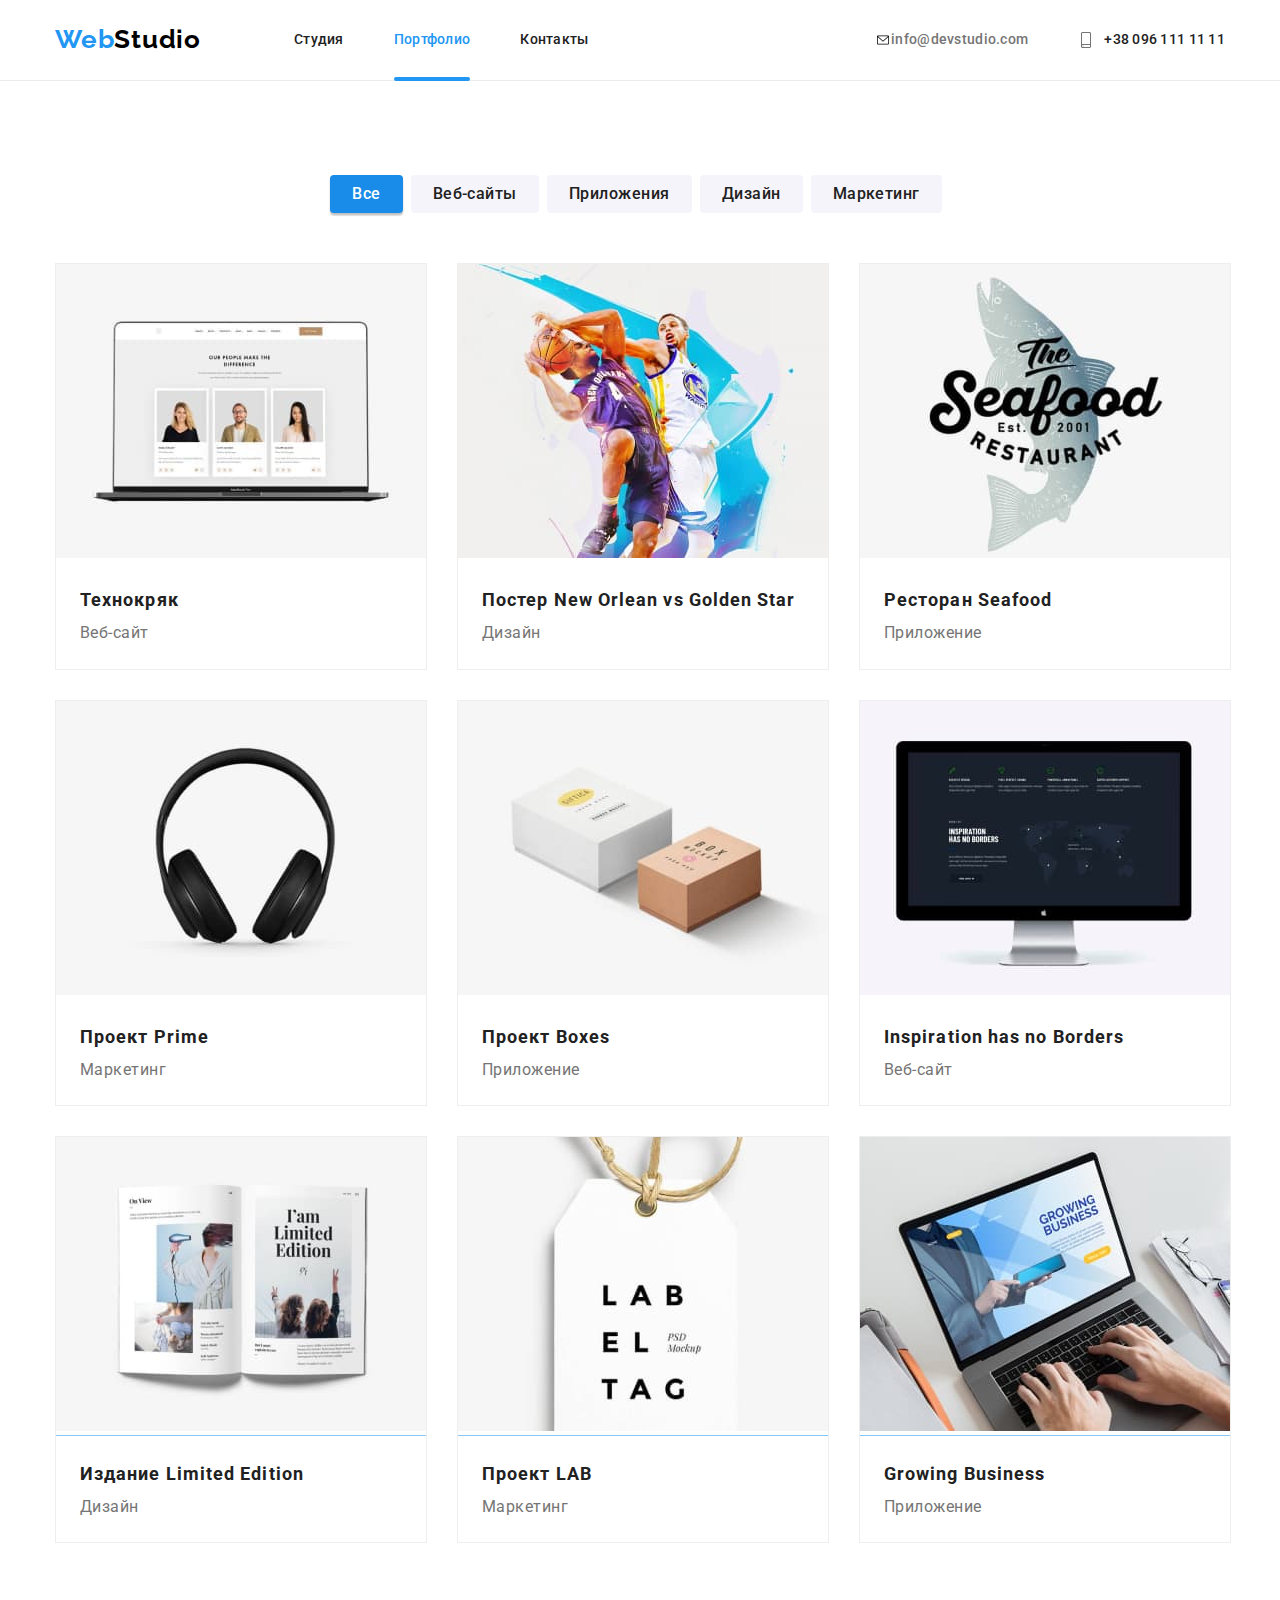
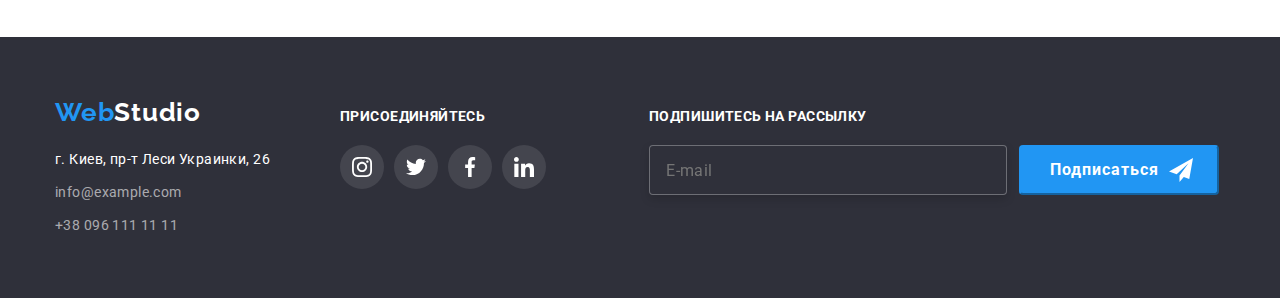
==== commit 0f20cf73: "scss" ====
--- a/portfolio.html
+++ b/portfolio.html
@@ -42,20 +42,20 @@
         <h1></h1>
         <section class="section">
             <div class="container">
-            <ul class="menu-button">
-                <li class="menu-item">
+            <ul class="menu-buttons">
+                <li class="menu-buttons__menu-item">
                     <button class="current" type="button">Все</button>
                 </li>
-                <li class="menu-item">
+                <li class="menu-buttons__menu-item">
                     <button type="button">Веб-сайты</button>
                 </li>
-                <li class="menu-item">
+                <li class="menu-buttons__menu-item">
                     <button type="button">Приложения</button>
                 </li>
-                <li class="menu-item">
+                <li class="menu-buttons__menu-item">
                     <button type="button">Дизайн</button>
                 </li>
-                <li class="menu-item">
+                <li class="menu-buttons__menu-item">
                     <button type="button">Маркетинг</button>
                 </li>
             </ul>
@@ -256,8 +256,8 @@
     <footer class="footer">
         <div class="container foot-container">
             <div>
-                <a class="logo" href="/">Web<span class="webfoot">Studio</span></a>
-                <address class="adress">
+                <a class="head-container__logo" href="/">Web<span class="webfoot">Studio</span></a>
+                <address class="foot-container__adress">
                     <ul class="foot-container__contacts">
                         <li><a class="foot-container__atext" href="https://bit.ly/3pXMvUd" target="_blank" rel="noopener noreferrer">г.
                                 Киев,
@@ -271,28 +271,28 @@
             <div class="links-container">
                 <h3>ПРИСОЕДИНЯЙТЕСЬ</h3>
                 <ul class="links-list">
-                    <li class="links-item">
+                    <li class="links-list__links-item">
                         <a href="">
                         <svg width="20" height="20">
                             <use href="./images/icons.svg#icon-instagram"></use>
                         </svg>
                         </a>
                     </li>
-                    <li class="links-item">
+                    <li class="links-list__links-item">
                         <a href="">
                             <svg width="20" height="20">
                                 <use href="./images/icons.svg#icon-twitter"></use>
                             </svg>
                         </a>
                     </li>
-                    <li class="links-item">
+                    <li class="links-list__links-item">
                         <a href="">
                             <svg width="20" height="20">
                                 <use href="./images/icons.svg#icon-facebook"></use>
                             </svg>
                         </a>
                     </li>
-                    <li class="links-item">
+                    <li class="links-list__links-item">
                         <a href="">
                             <svg width="20" height="20">
                                 <use href="./images/icons.svg#icon-linkedin"></use>
@@ -307,7 +307,7 @@
             <form class="form">
                 <input type="email" name="email" id="user-email" placeholder="E-mail">
                 <button type="submit" class="submit">
-                    <span class="submit-text">Подписаться</span>
+                    <span class="submit__text">Подписаться</span>
                     <svg width="24" height="24">
                         <use href="./images/icons.svg#icon-send"></use>
                     </svg>
--- a/css/main.min.css
+++ b/css/main.min.css
@@ -1 +1 @@
-body{font-family:"Roboto",sans-serif;color:#757575}a{text-decoration:none;color:#212121}li{list-style-type:none}h1,h3,p,ul,a{margin:0;padding:0;list-style-type:none}.container{width:1200px;padding:0px 15px 0px 15px;margin-left:auto;margin-right:auto}.section{padding-top:94px;padding-bottom:94px}.visualy-hidden{position:absolute;width:1px;height:1px;margin:-1px;border:0;padding:0;white-space:nowrap;-webkit-clip-path:inset(100%);clip-path:inset(100%);clip:rect(0 0 0 0);overflow:hidden}.hero-container__hero-button{margin:0 auto;width:200px;height:50px;outline-style:none;border-width:0px;min-width:200px;cursor:pointer;background:#2196f3;color:#fff;font-family:"Roboto";font-weight:700;font-size:16px;line-height:1.9;text-align:center;letter-spacing:.06em;border-radius:4px;-webkit-transition:color 250ms cubic-bezier(0.4, 0, 0.2, 1),background-color 250ms cubic-bezier(0.4, 0, 0.2, 1),-webkit-box-shadow 250ms cubic-bezier(0.4, 0, 0.2, 1);transition:color 250ms cubic-bezier(0.4, 0, 0.2, 1),background-color 250ms cubic-bezier(0.4, 0, 0.2, 1),-webkit-box-shadow 250ms cubic-bezier(0.4, 0, 0.2, 1);transition:color 250ms cubic-bezier(0.4, 0, 0.2, 1),box-shadow 250ms cubic-bezier(0.4, 0, 0.2, 1),background-color 250ms cubic-bezier(0.4, 0, 0.2, 1);transition:color 250ms cubic-bezier(0.4, 0, 0.2, 1),box-shadow 250ms cubic-bezier(0.4, 0, 0.2, 1),background-color 250ms cubic-bezier(0.4, 0, 0.2, 1),-webkit-box-shadow 250ms cubic-bezier(0.4, 0, 0.2, 1)}.hero-container__hero-button:hover,.hero-container__hero-button:focus{-webkit-box-shadow:0px 4px 4px rgba(0,0,0,.15);box-shadow:0px 4px 4px rgba(0,0,0,.15);background-color:#188ce8;color:#fff}.submit{cursor:pointer;display:-webkit-box;display:-ms-flexbox;display:flex;margin-left:12px;width:200px;height:50px;padding-top:10px;padding-bottom:10px;padding-left:29px;-webkit-box-align:center;-ms-flex-align:center;align-items:center;background:#2196f3;border-radius:4px;border-color:#2196f3;fill:#fff;-webkit-transition:color 250ms cubic-bezier(0.4, 0, 0.2, 1),background-color 250ms cubic-bezier(0.4, 0, 0.2, 1),-webkit-box-shadow 250ms cubic-bezier(0.4, 0, 0.2, 1);transition:color 250ms cubic-bezier(0.4, 0, 0.2, 1),background-color 250ms cubic-bezier(0.4, 0, 0.2, 1),-webkit-box-shadow 250ms cubic-bezier(0.4, 0, 0.2, 1);transition:color 250ms cubic-bezier(0.4, 0, 0.2, 1),box-shadow 250ms cubic-bezier(0.4, 0, 0.2, 1),background-color 250ms cubic-bezier(0.4, 0, 0.2, 1);transition:color 250ms cubic-bezier(0.4, 0, 0.2, 1),box-shadow 250ms cubic-bezier(0.4, 0, 0.2, 1),background-color 250ms cubic-bezier(0.4, 0, 0.2, 1),-webkit-box-shadow 250ms cubic-bezier(0.4, 0, 0.2, 1)}.submit:hover,.submit:focus{-webkit-box-shadow:0px 4px 4px rgba(0,0,0,.15);box-shadow:0px 4px 4px rgba(0,0,0,.15);background-color:#188ce8;color:#fff}.submit-text{margin-right:10px;font-weight:700;font-size:16px;line-height:1.9;letter-spacing:.06em;color:#fff}.submitted{background:#2196f3;border-color:#2196f3;border-radius:4px;padding:10px 55px;display:-webkit-box;display:-ms-flexbox;display:flex;margin-left:auto;margin-right:auto;font-weight:700;font-size:16px;line-height:30px;text-align:center;letter-spacing:.06em;color:#fff;-webkit-transition:background 250ms cubic-bezier(0.4, 0, 0.2, 1);transition:background 250ms cubic-bezier(0.4, 0, 0.2, 1)}.submitted:hover,.submitted:focus{background:#188ce8;-webkit-box-shadow:0px 4px 4px rgba(0,0,0,.15);box-shadow:0px 4px 4px rgba(0,0,0,.15)}.link{font-size:14px;line-height:1.71;letter-spacing:.03em;color:rgba(255,255,255,.6)}.head{background-color:#fff;color:#212121;font-weight:500;font-size:14px;line-height:1.14;letter-spacing:.02em;border-bottom:1px solid #ececec}.head-container{width:1200px;display:-webkit-box;display:-ms-flexbox;display:flex;-webkit-box-align:center;-ms-flex-align:center;align-items:center;margin-left:auto;margin-right:auto}.head-container__logo{font-family:"Raleway";font-weight:700;font-size:26px;line-height:1.19;letter-spacing:.03em;color:#2196f3;padding-top:24px;padding-bottom:25px}.head-container__nav-list{display:-webkit-box;display:-ms-flexbox;display:flex;-webkit-box-align:center;-ms-flex-align:center;align-items:center}.head-container__menu{margin-left:93px}.head-container__nav-list>ul{display:-webkit-box;display:-ms-flexbox;display:flex;-webkit-box-align:center;-ms-flex-align:center;align-items:center}.studio{color:#000}.head-container__contact-list{display:-webkit-box;display:-ms-flexbox;display:flex;margin-left:auto}.navigation-link{-webkit-transition:color 250ms cubic-bezier(0.4, 0, 0.2, 1);transition:color 250ms cubic-bezier(0.4, 0, 0.2, 1)}.navigation-link:focus,.navigation-link:hover{color:#2196f3}.navigation-link--current{color:#2196f3;-webkit-transition:color 250ms cubic-bezier(0.4, 0, 0.2, 1);transition:color 250ms cubic-bezier(0.4, 0, 0.2, 1)}.head-container__menu>li:not(:first-child){margin-left:50px}.nav-link{position:relative}.nav-link::after{display:block;position:absolute;content:"";margin-top:29px;height:4px;width:100%;background-color:#2196f3;border-radius:2px}.mail{display:-webkit-box;display:-ms-flexbox;display:flex;-webkit-box-align:center;-ms-flex-align:center;align-items:center;color:#757575;-webkit-transition:color 250ms cubic-bezier(0.4, 0, 0.2, 1);transition:color 250ms cubic-bezier(0.4, 0, 0.2, 1)}.mail__icon{fill:#757575;width:22px;height:16px;margin-right:10px;-webkit-transition:stroke 250ms cubic-bezier(0.4, 0, 0.2, 1);transition:stroke 250ms cubic-bezier(0.4, 0, 0.2, 1)}.mail:hover,.mail:focus{stroke:#2196f3;stroke-width:2px}.contact-list{margin-right:0;margin-left:auto}.mail:hover,.mail:focus{color:#2196f3}.tel{display:-webkit-box;display:-ms-flexbox;display:flex;-webkit-box-align:center;-ms-flex-align:center;align-items:center;color:var(--textcolor);margin-left:50px;-webkit-transition:color 250ms cubic-bezier(0.4, 0, 0.2, 1),stroke 250ms cubic-bezier(0.4, 0, 0.2, 1);transition:color 250ms cubic-bezier(0.4, 0, 0.2, 1),stroke 250ms cubic-bezier(0.4, 0, 0.2, 1)}.tel:hover,.tel:focus{color:#2196f3}.tel:hover,.tel:focus{fill:#2196f3;stroke:#2196f3;stroke-width:2px}.tel-icon{fill:currentColor;width:16px;height:16px;margin-right:10px;-webkit-transition:fill 250ms cubic-bezier(0.4, 0, 0.2, 1),stroke 250ms cubic-bezier(0.4, 0, 0.2, 1);transition:fill 250ms cubic-bezier(0.4, 0, 0.2, 1),stroke 250ms cubic-bezier(0.4, 0, 0.2, 1)}.banner{margin-left:auto;margin-right:auto;padding-top:200px;padding-bottom:200px;background-image:-webkit-gradient(linear, left top, right top, from(rgba(47, 48, 58, 0.4)), to(rgba(47, 48, 58, 0.4))),url("../images/command.jpg");background-image:linear-gradient(to right, rgba(47, 48, 58, 0.4), rgba(47, 48, 58, 0.4)),url("../images/command.jpg");height:600px;max-width:1600px;background-size:cover;background-position:center;background-repeat:no-repeat;background-color:#2f303a;font-weight:900;font-size:44px;line-height:1.36;letter-spacing:.06em;text-transform:uppercase;color:#fff}.hero-container{margin-left:auto;margin-right:auto;text-align:center}.hero-container__text-logo{margin:0 auto;display:block;width:696px;font-weight:900;font-size:44px;line-height:1.36;margin-bottom:30px}.feature-section{padding-bottom:0}.feature-cont{display:-webkit-box;display:-ms-flexbox;display:flex;-webkit-box-align:center;-ms-flex-align:center;align-items:center;margin-left:auto;margin-right:auto}.feature-cont__features{display:-webkit-box;display:-ms-flexbox;display:flex;-webkit-box-align:left;-ms-flex-align:left;align-items:left;padding:0;margin:0;list-style:none}.feature-list{-ms-flex-preferred-size:25%;flex-basis:25%}.feature-list__feature-icon{display:-webkit-box;display:-ms-flexbox;display:flex;-webkit-box-align:center;-ms-flex-align:center;align-items:center;-webkit-box-pack:center;-ms-flex-pack:center;justify-content:center;width:270px;height:120px;background-color:#f5f4fa;margin-bottom:30px;border-radius:4px}.feature-list__feature-item{fill:currentColor}.feature-list:not(:last-child){margin-right:30px}.features h3{color:#212121;font-weight:700;font-size:14px;line-height:1.14;letter-spacing:.03em;text-transform:uppercase}.features p{width:270px;margin-top:10px;color:#757575;font-size:14px;line-height:1.71;letter-spacing:.03em}.work-container{display:block;width:1200px;margin-left:auto;margin-right:auto}.work-container__work-header{color:#212121;font-weight:700;font-size:36px;line-height:1.17;text-align:center;margin-bottom:50px;margin-top:0}.work-container__work-list{display:-webkit-box;display:-ms-flexbox;display:flex;padding:0}.work-list-items{display:-webkit-box;display:-ms-flexbox;display:flex;-webkit-box-align:center;-ms-flex-align:center;align-items:center;-ms-flex-preferred-size:33.3333333333;flex-basis:33.3333333333;position:relative}.work-list-items:not(:last-child){margin-right:30px}.description{position:absolute;bottom:0;right:0;width:100%;padding-top:27px;padding-bottom:27px;font-weight:700;font-size:14px;line-height:1.14;text-align:center;letter-spacing:.03em;text-transform:uppercase;color:#fff;background:rgba(47,48,58,.8)}.command{background-color:#f5f4fa;padding-bottom:94px}.comm-container{margin-left:auto;margin-right:auto}.comm-container__comm-header{color:#212121;font-weight:700;font-size:36px;line-height:1.17;text-align:center;margin-top:0;margin-bottom:50px}.command h3{font-weight:500;font-size:16px;line-height:1.19;letter-spacing:.03em;color:#212121;margin-bottom:10px}.command p{font-size:16px;line-height:1.19;letter-spacing:.03em;color:#757575;margin-bottom:16px}.comm-list{display:-webkit-box;display:-ms-flexbox;display:flex}.comm-list__individ{text-align:center;display:block;-webkit-box-shadow:0px 1px 3px rgba(0,0,0,.12),0px 1px 1px rgba(0,0,0,.14),0px 2px 1px rgba(0,0,0,.2);box-shadow:0px 1px 3px rgba(0,0,0,.12),0px 1px 1px rgba(0,0,0,.14),0px 2px 1px rgba(0,0,0,.2);border-radius:0px 0px 4px 4px;background:#fff}.comm-list__individ:not(:last-child){margin-right:30px}.name-prof{padding-top:30px;padding-bottom:30px}.social-links{display:-webkit-box;display:-ms-flexbox;display:flex;padding:0;-webkit-box-align:center;-ms-flex-align:center;align-items:center;-webkit-box-pack:center;-ms-flex-pack:center;justify-content:center}.social-item{display:-webkit-box;display:-ms-flexbox;display:flex;width:44px;height:44px;margin-right:10px;background-color:#fff;border-radius:50%}.social-item>a{display:-webkit-box;display:-ms-flexbox;display:flex;width:100%;height:100%;-webkit-box-align:center;-ms-flex-align:center;align-items:center;-webkit-box-pack:center;-ms-flex-pack:center;justify-content:center;border-radius:50%;fill:#afb1b8;-webkit-transition:fill 250ms cubic-bezier(0.4, 0, 0.2, 1),background-color 250ms cubic-bezier(0.4, 0, 0.2, 1);transition:fill 250ms cubic-bezier(0.4, 0, 0.2, 1),background-color 250ms cubic-bezier(0.4, 0, 0.2, 1)}.social-item>a:hover,.social-item>a:focus{fill:#fff;background-color:#2196f3}.clients-container__client-header{margin-top:0;margin-bottom:50px;text-align:center;color:#212121;font-weight:700;font-size:36px;line-height:1.17;letter-spacing:.03em}.client-list{display:-webkit-box;display:-ms-flexbox;display:flex;-ms-flex-preferred-size:16.6666666667%;flex-basis:16.6666666667%}.client-list__client-pozition{display:-webkit-box;display:-ms-flexbox;display:flex;width:170px;height:92px;-webkit-transition:border-color 250ms cubic-bezier(0.4, 0, 0.2, 1);transition:border-color 250ms cubic-bezier(0.4, 0, 0.2, 1)}.client-list__client-pozition:not(:last-child){margin-right:30px}.client-list__client-pozition:hover{border-color:#2196f3}.client-list__client-pozition:focus{border-color:#2196f3}.client-list__client-pozition>a{display:-webkit-box;display:-ms-flexbox;display:flex;cursor:pointer;width:100%;height:100%;border-radius:4px;border:1px solid #afb1b8;-webkit-box-align:center;-ms-flex-align:center;align-items:center;-webkit-box-pack:center;-ms-flex-pack:center;justify-content:center;fill:#afb1b8;-webkit-transition:fill 250ms cubic-bezier(0.4, 0, 0.2, 1),border-color 250ms cubic-bezier(0.4, 0, 0.2, 1);transition:fill 250ms cubic-bezier(0.4, 0, 0.2, 1),border-color 250ms cubic-bezier(0.4, 0, 0.2, 1)}.client-list__client-pozition>a:hover,.client-list__client-pozition>a:focus{fill:#2196f3;border-color:#2196f3}.footer{display:-webkit-box;display:-ms-flexbox;display:flex;background-color:#2f303a;padding-top:60px;padding-bottom:60px;-webkit-transition:-webkit-text-decoration 250ms cubic-bezier(0.4, 0, 0.2, 1),-webkit-text-decoration-color 250ms cubic-bezier(0.4, 0, 0.2, 1);transition:-webkit-text-decoration 250ms cubic-bezier(0.4, 0, 0.2, 1),-webkit-text-decoration-color 250ms cubic-bezier(0.4, 0, 0.2, 1);transition:text-decoration 250ms cubic-bezier(0.4, 0, 0.2, 1),text-decoration-color 250ms cubic-bezier(0.4, 0, 0.2, 1);transition:text-decoration 250ms cubic-bezier(0.4, 0, 0.2, 1),text-decoration-color 250ms cubic-bezier(0.4, 0, 0.2, 1),-webkit-text-decoration 250ms cubic-bezier(0.4, 0, 0.2, 1),-webkit-text-decoration-color 250ms cubic-bezier(0.4, 0, 0.2, 1)}.foot-container{display:-webkit-box;display:-ms-flexbox;display:flex;margin-left:auto;margin-right:auto}.webfoot{color:#fff}.adress{list-style:none;font-style:normal;font-size:14px;line-height:1.71;letter-spacing:.03em;color:rgba(255,255,255,.6);margin-top:20px}.foot-container__contacts{list-style:none}.contacts>li:not(:last-child){margin-bottom:9px}.foot-container__atext{font-size:14px;line-height:1.71;letter-spacing:.03em;color:#fff;text-decoration:none;margin-bottom:9px}.links-container{padding:0;margin-left:70px;margin-top:12px}.links-container>h3{font-weight:700;font-size:14px;line-height:1.14;letter-spacing:.03em;text-transform:uppercase;color:#fff}.links-list{display:-webkit-box;display:-ms-flexbox;display:flex;margin-top:20px}.links-item{display:-webkit-box;display:-ms-flexbox;display:flex;margin-right:10px;width:44px;height:44px;background-color:rgba(255,255,255,.1);border-radius:50%;-webkit-transition:background-color 250ms cubic-bezier(0.4, 0, 0.2, 1);transition:background-color 250ms cubic-bezier(0.4, 0, 0.2, 1)}.links-item>a{display:-webkit-box;display:-ms-flexbox;display:flex;width:100%;height:100%;-webkit-box-align:center;-ms-flex-align:center;align-items:center;-webkit-box-pack:center;-ms-flex-pack:center;justify-content:center;fill:#fff;border-radius:50%;-webkit-transition:background-color 250ms cubic-bezier(0.4, 0, 0.2, 1);transition:background-color 250ms cubic-bezier(0.4, 0, 0.2, 1)}.links-item:hover,.links-item:focus{background-color:#2196f3}.links-item>a:hover,.links-item>a:focus{background-color:#2196f3}.footer a:hover,.footer a:focus{text-decoration:underline;-webkit-text-decoration-color:#188ce8;text-decoration-color:#188ce8}.email-form{margin-left:93px;margin-top:12px}.form{display:-webkit-box;display:-ms-flexbox;display:flex}.email-form h3{font-weight:700;font-size:14px;line-height:1.14;letter-spacing:.03em;text-transform:uppercase;color:#fff;margin-bottom:20px}.form input{width:358px;height:50px;left:815px;top:2787px;padding-top:15px;padding-left:16px;padding-bottom:15px;background:#2f303a;border:1px solid rgba(255,255,255,.3);-webkit-filter:drop-shadow(0px 4px 4px rgba(0, 0, 0, 0.15));filter:drop-shadow(0px 4px 4px rgba(0, 0, 0, 0.15));border-radius:4px;font-weight:400;font-size:16px;line-height:1.25;display:-webkit-box;display:-ms-flexbox;display:flex;-webkit-box-align:center;-ms-flex-align:center;align-items:center;letter-spacing:.03em;color:rgba(255,255,255,.6)}.backdrop{position:fixed;top:0;left:0;width:100%;height:100%;background:rgba(0,0,0,.2);opacity:1;-webkit-transition:opacity 250ms cubic-bezier(0.4, 0, 0.2, 1);transition:opacity 250ms cubic-bezier(0.4, 0, 0.2, 1)}.backdrop.is-hidden{visibility:0;opacity:0;pointer-events:none}.modal{position:absolute;top:50%;left:50%;-webkit-transform:translate(-50%, -50%) scale(1);transform:translate(-50%, -50%) scale(1);-webkit-transition:-webkit-transform 250ms cubic-bezier(0.4, 0, 0.2, 1);transition:-webkit-transform 250ms cubic-bezier(0.4, 0, 0.2, 1);transition:transform 250ms cubic-bezier(0.4, 0, 0.2, 1);transition:transform 250ms cubic-bezier(0.4, 0, 0.2, 1), -webkit-transform 250ms cubic-bezier(0.4, 0, 0.2, 1);width:528px;padding:40px;max-height:581px;height:100%;background:#fff;-webkit-box-shadow:0px 1px 3px rgba(0,0,0,.12),0px 1px 1px rgba(0,0,0,.14),0px 2px 1px rgba(0,0,0,.2);box-shadow:0px 1px 3px rgba(0,0,0,.12),0px 1px 1px rgba(0,0,0,.14),0px 2px 1px rgba(0,0,0,.2);border-radius:4px}.modal-title{font-weight:700;font-size:20px;line-height:1.15;text-align:center;letter-spacing:.03em;color:#212121;margin-bottom:12px}.modal-form{display:-webkit-box;display:-ms-flexbox;display:flex;-webkit-box-orient:vertical;-webkit-box-direction:normal;-ms-flex-direction:column;flex-direction:column}.modal-label{position:relative;font-weight:400;font-size:12px;line-height:1.17;letter-spacing:.01em;color:#757575;margin-bottom:4px}.modal-inner{display:-webkit-box;display:-ms-flexbox;display:flex;-webkit-box-orient:vertical;-webkit-box-direction:normal;-ms-flex-direction:column;flex-direction:column;position:relative;width:100%}.modal-inner:not(:last-child){margin-bottom:10px}.modal-input{height:40px;padding-left:42px;border:1px solid rgba(33,33,33,.2);border-radius:4px;-webkit-transition:border 250ms cubic-bezier(0.4, 0, 0.2, 1);transition:border 250ms cubic-bezier(0.4, 0, 0.2, 1);cursor:pointer}.modal-icon{width:18px;height:18px;position:absolute;top:50%;-webkit-transform:translateY(-50%);transform:translateY(-50%);left:15px;-webkit-transition:fill 250ms cubic-bezier(0.4, 0, 0.2, 1);transition:fill 250ms cubic-bezier(0.4, 0, 0.2, 1)}.modal-input:focus,.modal-input:hover{border-color:#2196f3}.modal-input:focus+.modal-icon,.modal-input:hover+.modal-icon{fill:#2196f3}.textarea{height:120px;resize:none;cursor:pointer;padding:12px 16px;margin-bottom:20px;-webkit-transition:border-color 250ms cubic-bezier(0.4, 0, 0.2, 1);transition:border-color 250ms cubic-bezier(0.4, 0, 0.2, 1);border:1px solid rgba(33,33,33,.2);border-radius:4px}.textarea::-webkit-input-placeholder{font-weight:400;font-size:12px;line-height:1.17;letter-spacing:.01em;color:rgba(117,117,117,.5)}.textarea::-moz-placeholder{font-weight:400;font-size:12px;line-height:1.17;letter-spacing:.01em;color:rgba(117,117,117,.5)}.textarea:-ms-input-placeholder{font-weight:400;font-size:12px;line-height:1.17;letter-spacing:.01em;color:rgba(117,117,117,.5)}.textarea::-ms-input-placeholder{font-weight:400;font-size:12px;line-height:1.17;letter-spacing:.01em;color:rgba(117,117,117,.5)}.textarea::placeholder{font-weight:400;font-size:12px;line-height:1.17;letter-spacing:.01em;color:rgba(117,117,117,.5)}.textarea:hover,.textarea:focus{border-color:#2196f3}.checkbox-label{display:inline;position:relative;display:-webkit-box;display:-ms-flexbox;display:flex;margin-bottom:30px}.checkbox{display:inline;-webkit-appearance:none;-moz-appearance:none;appearance:none}.checkbox-icon{position:absolute;top:50%;-webkit-transform:translateY(-50%);transform:translateY(-50%);width:16px;height:15px;margin-right:5px;margin-left:12px}.terms-text{margin-left:36px;font-weight:400;font-size:14px;line-height:1.71;letter-spacing:.03em;color:#757575;text-align:center}.checkbox:checked+.checkbox-icon .icon-one{opacity:1}.checkbox:checked+.checkbox-icon .icon-two{opacity:0}.terms{text-decoration:underline;margin-left:1px;color:#2196f3}.backdrop.is-hidden .modal{-webkit-transform:translate(-50%, -50%) scale(1.1);transform:translate(-50%, -50%) scale(1.1)}.close{position:absolute;display:-webkit-box;display:-ms-flexbox;display:flex;top:8px;right:8px;-webkit-transform:translate(-8%, -8%);transform:translate(-8%, -8%);-webkit-box-pack:center;-ms-flex-pack:center;justify-content:center;-webkit-box-align:center;-ms-flex-align:center;align-items:center;border-radius:50%;width:30px;height:30px;background:#fff;border:1px solid rgba(0,0,0,.1);cursor:pointer}.close-icon{display:-webkit-box;display:-ms-flexbox;display:flex;width:11px;height:11px;fill:#000}.close:hover .close-icon,.close:focus .close-icon{fill:#2196f3}.menu-button{display:-webkit-box;display:-ms-flexbox;display:flex;-webkit-box-pack:center;-ms-flex-pack:center;justify-content:center;margin-bottom:50px}.menu-item{display:-webkit-box;display:-ms-flexbox;display:flex;margin-right:8px}.menu-item>button{cursor:pointer;background:#f5f4fa;color:#212121;font-weight:500;font-size:16px;line-height:1.62;text-align:center;letter-spacing:.03em;border-radius:4px;border-color:#f5f4fa;padding:6px 22px;border-width:0px;-webkit-transition:color 250ms cubic-bezier(0.4, 0, 0.2, 1),background-color 250ms cubic-bezier(0.4, 0, 0.2, 1),-webkit-box-shadow 250ms cubic-bezier(0.4, 0, 0.2, 1);transition:color 250ms cubic-bezier(0.4, 0, 0.2, 1),background-color 250ms cubic-bezier(0.4, 0, 0.2, 1),-webkit-box-shadow 250ms cubic-bezier(0.4, 0, 0.2, 1);transition:color 250ms cubic-bezier(0.4, 0, 0.2, 1),background-color 250ms cubic-bezier(0.4, 0, 0.2, 1),box-shadow 250ms cubic-bezier(0.4, 0, 0.2, 1);transition:color 250ms cubic-bezier(0.4, 0, 0.2, 1),background-color 250ms cubic-bezier(0.4, 0, 0.2, 1),box-shadow 250ms cubic-bezier(0.4, 0, 0.2, 1),-webkit-box-shadow 250ms cubic-bezier(0.4, 0, 0.2, 1)}.menu-item>button:hover,.menu-item>button:focus,.menu-item>button.current{color:#fff;background-color:#188ce8;-webkit-box-shadow:0px 3px 1px rgba(0,0,0,.1),0px 1px 2px rgba(0,0,0,.08),0px 2px 2px rgba(0,0,0,.12);box-shadow:0px 3px 1px rgba(0,0,0,.1),0px 1px 2px rgba(0,0,0,.08),0px 2px 2px rgba(0,0,0,.12)}.examples{display:-webkit-box;display:-ms-flexbox;display:flex;background:#fff;padding:0;list-style:none;-ms-flex-wrap:wrap;flex-wrap:wrap;margin-right:-30px;margin-top:-30px}.item{display:inline-block;border:1px solid #eee;-ms-flex-preferred-size:calc(33.3333333333% - 30px);flex-basis:calc(33.3333333333% - 30px);margin-right:30px;margin-top:30px;-webkit-transition:-webkit-box-shadow 250ms cubic-bezier(0.4, 0, 0.2, 1),-webkit-transform 250ms cubic-bezier(0.4, 0, 0.2, 1);transition:-webkit-box-shadow 250ms cubic-bezier(0.4, 0, 0.2, 1),-webkit-transform 250ms cubic-bezier(0.4, 0, 0.2, 1);transition:box-shadow 250ms cubic-bezier(0.4, 0, 0.2, 1),transform 250ms cubic-bezier(0.4, 0, 0.2, 1);transition:box-shadow 250ms cubic-bezier(0.4, 0, 0.2, 1),transform 250ms cubic-bezier(0.4, 0, 0.2, 1),-webkit-box-shadow 250ms cubic-bezier(0.4, 0, 0.2, 1),-webkit-transform 250ms cubic-bezier(0.4, 0, 0.2, 1)}.thumb{position:relative;overflow:hidden}.item:nth-child(3n){margin-right:0}.item:hover,.item:focus{-webkit-box-shadow:0px 3px 1px rgba(0,0,0,.1),0px 1px 2px rgba(0,0,0,.08),0px 2px 2px rgba(0,0,0,.12);box-shadow:0px 3px 1px rgba(0,0,0,.1),0px 1px 2px rgba(0,0,0,.08),0px 2px 2px rgba(0,0,0,.12)}.item:hover .overlay{-webkit-transform:translateY(0);transform:translateY(0)}.item-text{padding-top:20px;padding-right:24px;padding-bottom:20px;padding-left:24px}.item-text>h3{font-weight:700;font-size:18px;line-height:2;letter-spacing:.06em;color:#212121}.item-text>p{font-size:16px;line-height:1.9;letter-spacing:.03em;color:#757575}.overlay{position:absolute;top:0;left:0;width:100%;height:100%;-webkit-transform:translateY(100%);transform:translateY(100%);-webkit-transition:opacity 250ms cubic-bezier(0.4, 0, 0.2, 1),-webkit-transform 250ms cubic-bezier(0.4, 0, 0.2, 1);transition:opacity 250ms cubic-bezier(0.4, 0, 0.2, 1),-webkit-transform 250ms cubic-bezier(0.4, 0, 0.2, 1);transition:transform 250ms cubic-bezier(0.4, 0, 0.2, 1),opacity 250ms cubic-bezier(0.4, 0, 0.2, 1);transition:transform 250ms cubic-bezier(0.4, 0, 0.2, 1),opacity 250ms cubic-bezier(0.4, 0, 0.2, 1),-webkit-transform 250ms cubic-bezier(0.4, 0, 0.2, 1);font-weight:400;font-size:18px;line-height:1.6;letter-spacing:.03em;text-align:left;padding-top:63px;padding-bottom:63px;padding-left:24px;background-color:rgba(33,150,243,.9);color:#fff}/*# sourceMappingURL=main.min.css.map */+body{font-family:"Roboto",sans-serif;color:#757575}a{text-decoration:none;color:#212121}li{list-style-type:none}h1,h3,p,ul,a{margin:0;padding:0;list-style-type:none}.container{width:1200px;padding:0px 15px 0px 15px;margin-left:auto;margin-right:auto}.section{padding-top:94px;padding-bottom:94px}.visualy-hidden{position:absolute;width:1px;height:1px;margin:-1px;border:0;padding:0;white-space:nowrap;-webkit-clip-path:inset(100%);clip-path:inset(100%);clip:rect(0 0 0 0);overflow:hidden}.hero-container__hero-button{margin:0 auto;width:200px;height:50px;outline-style:none;border-width:0px;min-width:200px;cursor:pointer;background:#2196f3;color:#fff;font-family:"Roboto";font-weight:700;font-size:16px;line-height:1.9;text-align:center;letter-spacing:.06em;border-radius:4px;-webkit-transition:color 250ms cubic-bezier(0.4, 0, 0.2, 1),background-color 250ms cubic-bezier(0.4, 0, 0.2, 1),-webkit-box-shadow 250ms cubic-bezier(0.4, 0, 0.2, 1);transition:color 250ms cubic-bezier(0.4, 0, 0.2, 1),background-color 250ms cubic-bezier(0.4, 0, 0.2, 1),-webkit-box-shadow 250ms cubic-bezier(0.4, 0, 0.2, 1);transition:color 250ms cubic-bezier(0.4, 0, 0.2, 1),box-shadow 250ms cubic-bezier(0.4, 0, 0.2, 1),background-color 250ms cubic-bezier(0.4, 0, 0.2, 1);transition:color 250ms cubic-bezier(0.4, 0, 0.2, 1),box-shadow 250ms cubic-bezier(0.4, 0, 0.2, 1),background-color 250ms cubic-bezier(0.4, 0, 0.2, 1),-webkit-box-shadow 250ms cubic-bezier(0.4, 0, 0.2, 1)}.hero-container__hero-button:hover,.hero-container__hero-button:focus{-webkit-box-shadow:0px 4px 4px rgba(0,0,0,.15);box-shadow:0px 4px 4px rgba(0,0,0,.15);background-color:#188ce8;color:#fff}.submit{cursor:pointer;display:-webkit-box;display:-ms-flexbox;display:flex;margin-left:12px;width:200px;height:50px;padding-top:10px;padding-bottom:10px;padding-left:29px;-webkit-box-align:center;-ms-flex-align:center;align-items:center;background:#2196f3;border-radius:4px;border-color:#2196f3;fill:#fff;-webkit-transition:color 250ms cubic-bezier(0.4, 0, 0.2, 1),background-color 250ms cubic-bezier(0.4, 0, 0.2, 1),-webkit-box-shadow 250ms cubic-bezier(0.4, 0, 0.2, 1);transition:color 250ms cubic-bezier(0.4, 0, 0.2, 1),background-color 250ms cubic-bezier(0.4, 0, 0.2, 1),-webkit-box-shadow 250ms cubic-bezier(0.4, 0, 0.2, 1);transition:color 250ms cubic-bezier(0.4, 0, 0.2, 1),box-shadow 250ms cubic-bezier(0.4, 0, 0.2, 1),background-color 250ms cubic-bezier(0.4, 0, 0.2, 1);transition:color 250ms cubic-bezier(0.4, 0, 0.2, 1),box-shadow 250ms cubic-bezier(0.4, 0, 0.2, 1),background-color 250ms cubic-bezier(0.4, 0, 0.2, 1),-webkit-box-shadow 250ms cubic-bezier(0.4, 0, 0.2, 1)}.submit:hover,.submit:focus{-webkit-box-shadow:0px 4px 4px rgba(0,0,0,.15);box-shadow:0px 4px 4px rgba(0,0,0,.15);background-color:#188ce8;color:#fff}.submit__text{margin-right:10px;font-weight:700;font-size:16px;line-height:1.9;letter-spacing:.06em;color:#fff}.submitted{background:#2196f3;border-color:#2196f3;border-radius:4px;padding:10px 55px;display:-webkit-box;display:-ms-flexbox;display:flex;margin-left:auto;margin-right:auto;font-weight:700;font-size:16px;line-height:30px;text-align:center;letter-spacing:.06em;color:#fff;-webkit-transition:background 250ms cubic-bezier(0.4, 0, 0.2, 1);transition:background 250ms cubic-bezier(0.4, 0, 0.2, 1)}.submitted:hover,.submitted:focus{background:#188ce8;-webkit-box-shadow:0px 4px 4px rgba(0,0,0,.15);box-shadow:0px 4px 4px rgba(0,0,0,.15)}.link{font-size:14px;line-height:1.71;letter-spacing:.03em;color:rgba(255,255,255,.6)}.head{background-color:#fff;color:#212121;font-weight:500;font-size:14px;line-height:1.14;letter-spacing:.02em;border-bottom:1px solid #ececec}.head-container{width:1200px;display:-webkit-box;display:-ms-flexbox;display:flex;-webkit-box-align:center;-ms-flex-align:center;align-items:center;margin-left:auto;margin-right:auto}.head-container__logo{font-family:"Raleway";font-weight:700;font-size:26px;line-height:1.19;letter-spacing:.03em;color:#2196f3;padding-top:24px;padding-bottom:25px}.head-container__nav-list{display:-webkit-box;display:-ms-flexbox;display:flex;-webkit-box-align:center;-ms-flex-align:center;align-items:center}.head-container__menu{margin-left:93px}.head-container__nav-list>ul{display:-webkit-box;display:-ms-flexbox;display:flex;-webkit-box-align:center;-ms-flex-align:center;align-items:center}.studio{color:#000}.head-container__contact-list{display:-webkit-box;display:-ms-flexbox;display:flex;margin-left:auto}.navigation-link{-webkit-transition:color 250ms cubic-bezier(0.4, 0, 0.2, 1);transition:color 250ms cubic-bezier(0.4, 0, 0.2, 1)}.navigation-link:focus,.navigation-link:hover{color:#2196f3}.navigation-link--current{color:#2196f3;-webkit-transition:color 250ms cubic-bezier(0.4, 0, 0.2, 1);transition:color 250ms cubic-bezier(0.4, 0, 0.2, 1)}.head-container__menu>li:not(:first-child){margin-left:50px}.nav-link{position:relative}.nav-link::after{display:block;position:absolute;content:"";margin-top:29px;height:4px;width:100%;background-color:#2196f3;border-radius:2px}.mail{display:-webkit-box;display:-ms-flexbox;display:flex;-webkit-box-align:center;-ms-flex-align:center;align-items:center;color:#757575;-webkit-transition:color 250ms cubic-bezier(0.4, 0, 0.2, 1);transition:color 250ms cubic-bezier(0.4, 0, 0.2, 1)}.mail__icon{fill:#757575;width:22px;height:16px;margin-right:10px;-webkit-transition:stroke 250ms cubic-bezier(0.4, 0, 0.2, 1);transition:stroke 250ms cubic-bezier(0.4, 0, 0.2, 1)}.mail:hover,.mail:focus{stroke:#2196f3;stroke-width:2px}.contact-list{margin-right:0;margin-left:auto}.mail:hover,.mail:focus{color:#2196f3}.tel{display:-webkit-box;display:-ms-flexbox;display:flex;-webkit-box-align:center;-ms-flex-align:center;align-items:center;color:var(--textcolor);margin-left:50px;-webkit-transition:color 250ms cubic-bezier(0.4, 0, 0.2, 1),stroke 250ms cubic-bezier(0.4, 0, 0.2, 1);transition:color 250ms cubic-bezier(0.4, 0, 0.2, 1),stroke 250ms cubic-bezier(0.4, 0, 0.2, 1)}.tel:hover,.tel:focus{color:#2196f3}.tel:hover,.tel:focus{fill:#2196f3;stroke:#2196f3;stroke-width:2px}.tel-icon{fill:currentColor;width:16px;height:16px;margin-right:10px;-webkit-transition:fill 250ms cubic-bezier(0.4, 0, 0.2, 1),stroke 250ms cubic-bezier(0.4, 0, 0.2, 1);transition:fill 250ms cubic-bezier(0.4, 0, 0.2, 1),stroke 250ms cubic-bezier(0.4, 0, 0.2, 1)}.footer{display:-webkit-box;display:-ms-flexbox;display:flex;background-color:#2f303a;padding-top:60px;padding-bottom:60px;-webkit-transition:-webkit-text-decoration 250ms cubic-bezier(0.4, 0, 0.2, 1),-webkit-text-decoration-color 250ms cubic-bezier(0.4, 0, 0.2, 1);transition:-webkit-text-decoration 250ms cubic-bezier(0.4, 0, 0.2, 1),-webkit-text-decoration-color 250ms cubic-bezier(0.4, 0, 0.2, 1);transition:text-decoration 250ms cubic-bezier(0.4, 0, 0.2, 1),text-decoration-color 250ms cubic-bezier(0.4, 0, 0.2, 1);transition:text-decoration 250ms cubic-bezier(0.4, 0, 0.2, 1),text-decoration-color 250ms cubic-bezier(0.4, 0, 0.2, 1),-webkit-text-decoration 250ms cubic-bezier(0.4, 0, 0.2, 1),-webkit-text-decoration-color 250ms cubic-bezier(0.4, 0, 0.2, 1)}.foot-container{display:-webkit-box;display:-ms-flexbox;display:flex;margin-left:auto;margin-right:auto}.foot-container__adress{list-style:none;font-style:normal;font-size:14px;line-height:1.71;letter-spacing:.03em;color:rgba(255,255,255,.6);margin-top:20px}.foot-container__contacts{list-style:none}.foot-container__contacts>li:not(:last-child){margin-bottom:9px}.foot-container__atext{font-size:14px;line-height:1.71;letter-spacing:.03em;color:#fff;text-decoration:none;margin-bottom:9px}.webfoot{color:#fff}.links-container{padding:0;margin-left:70px;margin-top:12px}.links-container>h3{font-weight:700;font-size:14px;line-height:1.14;letter-spacing:.03em;text-transform:uppercase;color:#fff}.links-list{display:-webkit-box;display:-ms-flexbox;display:flex;margin-top:20px}.links-list__links-item{display:-webkit-box;display:-ms-flexbox;display:flex;margin-right:10px;width:44px;height:44px;background-color:rgba(255,255,255,.1);border-radius:50%;-webkit-transition:background-color 250ms cubic-bezier(0.4, 0, 0.2, 1);transition:background-color 250ms cubic-bezier(0.4, 0, 0.2, 1)}.links-list__links-item>a{display:-webkit-box;display:-ms-flexbox;display:flex;width:100%;height:100%;-webkit-box-align:center;-ms-flex-align:center;align-items:center;-webkit-box-pack:center;-ms-flex-pack:center;justify-content:center;fill:#fff;border-radius:50%;-webkit-transition:background-color 250ms cubic-bezier(0.4, 0, 0.2, 1);transition:background-color 250ms cubic-bezier(0.4, 0, 0.2, 1)}.links-list__links-item:hover,.links-list__links-item:focus{background-color:#2196f3}.links-list__links-item>a:hover,.links-list__links-item>a:focus{background-color:#2196f3}.footer a:hover,.footer a:focus{text-decoration:underline;-webkit-text-decoration-color:#188ce8;text-decoration-color:#188ce8}.email-form{margin-left:93px;margin-top:12px}.form{display:-webkit-box;display:-ms-flexbox;display:flex}.email-form h3{font-weight:700;font-size:14px;line-height:1.14;letter-spacing:.03em;text-transform:uppercase;color:#fff;margin-bottom:20px}.form input{width:358px;height:50px;left:815px;top:2787px;padding-top:15px;padding-left:16px;padding-bottom:15px;background:#2f303a;border:1px solid rgba(255,255,255,.3);-webkit-filter:drop-shadow(0px 4px 4px rgba(0, 0, 0, 0.15));filter:drop-shadow(0px 4px 4px rgba(0, 0, 0, 0.15));border-radius:4px;font-weight:400;font-size:16px;line-height:1.25;display:-webkit-box;display:-ms-flexbox;display:flex;-webkit-box-align:center;-ms-flex-align:center;align-items:center;letter-spacing:.03em;color:rgba(255,255,255,.6)}.backdrop{position:fixed;top:0;left:0;width:100%;height:100%;background:rgba(0,0,0,.2);opacity:1;-webkit-transition:opacity 250ms cubic-bezier(0.4, 0, 0.2, 1);transition:opacity 250ms cubic-bezier(0.4, 0, 0.2, 1)}.backdrop.is-hidden{visibility:0;opacity:0;pointer-events:none}.modal{position:absolute;top:50%;left:50%;-webkit-transform:translate(-50%, -50%) scale(1);transform:translate(-50%, -50%) scale(1);-webkit-transition:-webkit-transform 250ms cubic-bezier(0.4, 0, 0.2, 1);transition:-webkit-transform 250ms cubic-bezier(0.4, 0, 0.2, 1);transition:transform 250ms cubic-bezier(0.4, 0, 0.2, 1);transition:transform 250ms cubic-bezier(0.4, 0, 0.2, 1), -webkit-transform 250ms cubic-bezier(0.4, 0, 0.2, 1);width:528px;padding:40px;max-height:581px;height:100%;background:#fff;-webkit-box-shadow:0px 1px 3px rgba(0,0,0,.12),0px 1px 1px rgba(0,0,0,.14),0px 2px 1px rgba(0,0,0,.2);box-shadow:0px 1px 3px rgba(0,0,0,.12),0px 1px 1px rgba(0,0,0,.14),0px 2px 1px rgba(0,0,0,.2);border-radius:4px}.modal__close{position:absolute;display:-webkit-box;display:-ms-flexbox;display:flex;top:8px;right:8px;-webkit-transform:translate(-8%, -8%);transform:translate(-8%, -8%);-webkit-box-pack:center;-ms-flex-pack:center;justify-content:center;-webkit-box-align:center;-ms-flex-align:center;align-items:center;border-radius:50%;width:30px;height:30px;background:#fff;border:1px solid rgba(0,0,0,.1);cursor:pointer}.modal__icon-close{display:-webkit-box;display:-ms-flexbox;display:flex;width:11px;height:11px;fill:#000}.modal__title{font-weight:700;font-size:20px;line-height:1.15;text-align:center;letter-spacing:.03em;color:#212121;margin-bottom:12px}.modal__form{display:-webkit-box;display:-ms-flexbox;display:flex;-webkit-box-orient:vertical;-webkit-box-direction:normal;-ms-flex-direction:column;flex-direction:column}.modal__icon{width:18px;height:18px;position:absolute;top:50%;-webkit-transform:translateY(-50%);transform:translateY(-50%);left:15px;-webkit-transition:fill 250ms cubic-bezier(0.4, 0, 0.2, 1);transition:fill 250ms cubic-bezier(0.4, 0, 0.2, 1)}.modal-inner{display:-webkit-box;display:-ms-flexbox;display:flex;-webkit-box-orient:vertical;-webkit-box-direction:normal;-ms-flex-direction:column;flex-direction:column;position:relative;width:100%}.modal-inner__label{position:relative;font-weight:400;font-size:12px;line-height:1.17;letter-spacing:.01em;color:#757575;margin-bottom:4px}.modal-inner:not(:last-child){margin-bottom:10px}.modal-inner__input{height:40px;padding-left:42px;border:1px solid rgba(33,33,33,.2);border-radius:4px;-webkit-transition:border 250ms cubic-bezier(0.4, 0, 0.2, 1);transition:border 250ms cubic-bezier(0.4, 0, 0.2, 1);cursor:pointer}.modal-inner__input:focus,.modal-inner__input:hover{border-color:#2196f3}.modal-inner__input:focus+.modal__icon,.modal-inner__input:hover+.modal__icon{fill:#2196f3}.modal-inner__textarea{height:120px;resize:none;cursor:pointer;padding:12px 16px;margin-bottom:20px;-webkit-transition:border-color 250ms cubic-bezier(0.4, 0, 0.2, 1);transition:border-color 250ms cubic-bezier(0.4, 0, 0.2, 1);border:1px solid rgba(33,33,33,.2);border-radius:4px}.modal-inner__textarea::-webkit-input-placeholder{font-weight:400;font-size:12px;line-height:1.17;letter-spacing:.01em;color:rgba(117,117,117,.5)}.modal-inner__textarea::-moz-placeholder{font-weight:400;font-size:12px;line-height:1.17;letter-spacing:.01em;color:rgba(117,117,117,.5)}.modal-inner__textarea:-ms-input-placeholder{font-weight:400;font-size:12px;line-height:1.17;letter-spacing:.01em;color:rgba(117,117,117,.5)}.modal-inner__textarea::-ms-input-placeholder{font-weight:400;font-size:12px;line-height:1.17;letter-spacing:.01em;color:rgba(117,117,117,.5)}.modal-inner__textarea::placeholder{font-weight:400;font-size:12px;line-height:1.17;letter-spacing:.01em;color:rgba(117,117,117,.5)}.modal-inner__textarea:hover,.modal-inner__textarea:focus{border-color:#2196f3}.checkbox{display:inline;position:relative;display:-webkit-box;display:-ms-flexbox;display:flex;margin-bottom:30px}.checkbox__input{-webkit-appearance:none;-moz-appearance:none;appearance:none}.checkbox__icon{position:absolute;top:50%;-webkit-transform:translateY(-50%);transform:translateY(-50%);width:16px;height:15px;margin-right:5px;margin-left:12px}.checkbox__input:checked+.checkbox__icon .icon-one{opacity:1}.checkbox__input:checked+.checkbox__icon .icon-two{opacity:0}.terms{text-decoration:underline;margin-left:1px;color:#2196f3}.terms-text{margin-left:36px;font-weight:400;font-size:14px;line-height:1.71;letter-spacing:.03em;color:#757575;text-align:center}.backdrop.is-hidden .modal{-webkit-transform:translate(-50%, -50%) scale(1.1);transform:translate(-50%, -50%) scale(1.1)}.modal__close:hover .modal__icon-close,.modal__close:focus .modal__icon-close{fill:#2196f3}.banner{margin-left:auto;margin-right:auto;padding-top:200px;padding-bottom:200px;background-image:-webkit-gradient(linear, left top, right top, from(rgba(47, 48, 58, 0.4)), to(rgba(47, 48, 58, 0.4))),url("../images/command.jpg");background-image:linear-gradient(to right, rgba(47, 48, 58, 0.4), rgba(47, 48, 58, 0.4)),url("../images/command.jpg");height:600px;max-width:1600px;background-size:cover;background-position:center;background-repeat:no-repeat;background-color:#2f303a;font-weight:900;font-size:44px;line-height:1.36;letter-spacing:.06em;text-transform:uppercase;color:#fff}.hero-container{margin-left:auto;margin-right:auto;text-align:center}.hero-container__text-logo{margin:0 auto;display:block;width:696px;font-weight:900;font-size:44px;line-height:1.36;margin-bottom:30px}.feature-section{padding-bottom:0}.feature-cont{display:-webkit-box;display:-ms-flexbox;display:flex;-webkit-box-align:center;-ms-flex-align:center;align-items:center;margin-left:auto;margin-right:auto}.feature-cont__features{display:-webkit-box;display:-ms-flexbox;display:flex;-webkit-box-align:left;-ms-flex-align:left;align-items:left;padding:0;margin:0;list-style:none}.feature-list{-ms-flex-preferred-size:25%;flex-basis:25%}.feature-list__feature-icon{display:-webkit-box;display:-ms-flexbox;display:flex;-webkit-box-align:center;-ms-flex-align:center;align-items:center;-webkit-box-pack:center;-ms-flex-pack:center;justify-content:center;width:270px;height:120px;background-color:#f5f4fa;margin-bottom:30px;border-radius:4px}.feature-list__feature-item{fill:currentColor}.feature-list:not(:last-child){margin-right:30px}.features h3{color:#212121;font-weight:700;font-size:14px;line-height:1.14;letter-spacing:.03em;text-transform:uppercase}.features p{width:270px;margin-top:10px;color:#757575;font-size:14px;line-height:1.71;letter-spacing:.03em}.work-container{display:block;width:1200px;margin-left:auto;margin-right:auto}.work-container__work-header{color:#212121;font-weight:700;font-size:36px;line-height:1.17;text-align:center;margin-bottom:50px;margin-top:0}.work-container__work-list{display:-webkit-box;display:-ms-flexbox;display:flex;padding:0}.work-list-items{display:-webkit-box;display:-ms-flexbox;display:flex;-webkit-box-align:center;-ms-flex-align:center;align-items:center;-ms-flex-preferred-size:33.3333333333;flex-basis:33.3333333333;position:relative}.work-list-items:not(:last-child){margin-right:30px}.description{position:absolute;bottom:0;right:0;width:100%;padding-top:27px;padding-bottom:27px;font-weight:700;font-size:14px;line-height:1.14;text-align:center;letter-spacing:.03em;text-transform:uppercase;color:#fff;background:rgba(47,48,58,.8)}.command{background-color:#f5f4fa;padding-bottom:94px}.comm-container{margin-left:auto;margin-right:auto}.comm-container__comm-header{color:#212121;font-weight:700;font-size:36px;line-height:1.17;text-align:center;margin-top:0;margin-bottom:50px}.command h3{font-weight:500;font-size:16px;line-height:1.19;letter-spacing:.03em;color:#212121;margin-bottom:10px}.command p{font-size:16px;line-height:1.19;letter-spacing:.03em;color:#757575;margin-bottom:16px}.comm-list{display:-webkit-box;display:-ms-flexbox;display:flex}.comm-list__individ{text-align:center;display:block;-webkit-box-shadow:0px 1px 3px rgba(0,0,0,.12),0px 1px 1px rgba(0,0,0,.14),0px 2px 1px rgba(0,0,0,.2);box-shadow:0px 1px 3px rgba(0,0,0,.12),0px 1px 1px rgba(0,0,0,.14),0px 2px 1px rgba(0,0,0,.2);border-radius:0px 0px 4px 4px;background:#fff}.comm-list__individ:not(:last-child){margin-right:30px}.name-prof{padding-top:30px;padding-bottom:30px}.social-links{display:-webkit-box;display:-ms-flexbox;display:flex;padding:0;-webkit-box-align:center;-ms-flex-align:center;align-items:center;-webkit-box-pack:center;-ms-flex-pack:center;justify-content:center}.social-item{display:-webkit-box;display:-ms-flexbox;display:flex;width:44px;height:44px;margin-right:10px;background-color:#fff;border-radius:50%}.social-item>a{display:-webkit-box;display:-ms-flexbox;display:flex;width:100%;height:100%;-webkit-box-align:center;-ms-flex-align:center;align-items:center;-webkit-box-pack:center;-ms-flex-pack:center;justify-content:center;border-radius:50%;fill:#afb1b8;-webkit-transition:fill 250ms cubic-bezier(0.4, 0, 0.2, 1),background-color 250ms cubic-bezier(0.4, 0, 0.2, 1);transition:fill 250ms cubic-bezier(0.4, 0, 0.2, 1),background-color 250ms cubic-bezier(0.4, 0, 0.2, 1)}.social-item>a:hover,.social-item>a:focus{fill:#fff;background-color:#2196f3}.clients-container__client-header{margin-top:0;margin-bottom:50px;text-align:center;color:#212121;font-weight:700;font-size:36px;line-height:1.17;letter-spacing:.03em}.client-list{display:-webkit-box;display:-ms-flexbox;display:flex;-ms-flex-preferred-size:16.6666666667%;flex-basis:16.6666666667%}.client-list__client-pozition{display:-webkit-box;display:-ms-flexbox;display:flex;width:170px;height:92px;-webkit-transition:border-color 250ms cubic-bezier(0.4, 0, 0.2, 1);transition:border-color 250ms cubic-bezier(0.4, 0, 0.2, 1)}.client-list__client-pozition:not(:last-child){margin-right:30px}.client-list__client-pozition:hover{border-color:#2196f3}.client-list__client-pozition:focus{border-color:#2196f3}.client-list__client-pozition>a{display:-webkit-box;display:-ms-flexbox;display:flex;cursor:pointer;width:100%;height:100%;border-radius:4px;border:1px solid #afb1b8;-webkit-box-align:center;-ms-flex-align:center;align-items:center;-webkit-box-pack:center;-ms-flex-pack:center;justify-content:center;fill:#afb1b8;-webkit-transition:fill 250ms cubic-bezier(0.4, 0, 0.2, 1),border-color 250ms cubic-bezier(0.4, 0, 0.2, 1);transition:fill 250ms cubic-bezier(0.4, 0, 0.2, 1),border-color 250ms cubic-bezier(0.4, 0, 0.2, 1)}.client-list__client-pozition>a:hover,.client-list__client-pozition>a:focus{fill:#2196f3;border-color:#2196f3}.menu-buttons{display:-webkit-box;display:-ms-flexbox;display:flex;-webkit-box-pack:center;-ms-flex-pack:center;justify-content:center;margin-bottom:50px}.menu-buttons__menu-item{display:-webkit-box;display:-ms-flexbox;display:flex;margin-right:8px}.menu-buttons__menu-item>button{cursor:pointer;background:#f5f4fa;color:#212121;font-weight:500;font-size:16px;line-height:1.62;text-align:center;letter-spacing:.03em;border-radius:4px;border-color:#f5f4fa;padding:6px 22px;border-width:0px;-webkit-transition:color 250ms cubic-bezier(0.4, 0, 0.2, 1),background-color 250ms cubic-bezier(0.4, 0, 0.2, 1),-webkit-box-shadow 250ms cubic-bezier(0.4, 0, 0.2, 1);transition:color 250ms cubic-bezier(0.4, 0, 0.2, 1),background-color 250ms cubic-bezier(0.4, 0, 0.2, 1),-webkit-box-shadow 250ms cubic-bezier(0.4, 0, 0.2, 1);transition:color 250ms cubic-bezier(0.4, 0, 0.2, 1),background-color 250ms cubic-bezier(0.4, 0, 0.2, 1),box-shadow 250ms cubic-bezier(0.4, 0, 0.2, 1);transition:color 250ms cubic-bezier(0.4, 0, 0.2, 1),background-color 250ms cubic-bezier(0.4, 0, 0.2, 1),box-shadow 250ms cubic-bezier(0.4, 0, 0.2, 1),-webkit-box-shadow 250ms cubic-bezier(0.4, 0, 0.2, 1)}.menu-buttons__menu-item>button:hover,.menu-buttons__menu-item>button:focus,.menu-buttons__menu-item>button.current{color:#fff;background-color:#188ce8;-webkit-box-shadow:0px 3px 1px rgba(0,0,0,.1),0px 1px 2px rgba(0,0,0,.08),0px 2px 2px rgba(0,0,0,.12);box-shadow:0px 3px 1px rgba(0,0,0,.1),0px 1px 2px rgba(0,0,0,.08),0px 2px 2px rgba(0,0,0,.12);outline:none}.examples{display:-webkit-box;display:-ms-flexbox;display:flex;background:#fff;padding:0;list-style:none;-ms-flex-wrap:wrap;flex-wrap:wrap;margin-right:-30px;margin-top:-30px}.item{display:inline-block;border:1px solid #eee;-ms-flex-preferred-size:calc(33.3333333333% - 30px);flex-basis:calc(33.3333333333% - 30px);margin-right:30px;margin-top:30px;-webkit-transition:-webkit-box-shadow 250ms cubic-bezier(0.4, 0, 0.2, 1),-webkit-transform 250ms cubic-bezier(0.4, 0, 0.2, 1);transition:-webkit-box-shadow 250ms cubic-bezier(0.4, 0, 0.2, 1),-webkit-transform 250ms cubic-bezier(0.4, 0, 0.2, 1);transition:box-shadow 250ms cubic-bezier(0.4, 0, 0.2, 1),transform 250ms cubic-bezier(0.4, 0, 0.2, 1);transition:box-shadow 250ms cubic-bezier(0.4, 0, 0.2, 1),transform 250ms cubic-bezier(0.4, 0, 0.2, 1),-webkit-box-shadow 250ms cubic-bezier(0.4, 0, 0.2, 1),-webkit-transform 250ms cubic-bezier(0.4, 0, 0.2, 1)}.item:nth-child(3n){margin-right:0}.item:hover,.item:focus{-webkit-box-shadow:0px 3px 1px rgba(0,0,0,.1),0px 1px 2px rgba(0,0,0,.08),0px 2px 2px rgba(0,0,0,.12);box-shadow:0px 3px 1px rgba(0,0,0,.1),0px 1px 2px rgba(0,0,0,.08),0px 2px 2px rgba(0,0,0,.12);outline:none}.item:hover .overlay,.item:focus .overlay{-webkit-transform:translateY(0);transform:translateY(0)}.thumb{position:relative;overflow:hidden}.item-text{padding-top:20px;padding-right:24px;padding-bottom:20px;padding-left:24px}.item-text>h3{font-weight:700;font-size:18px;line-height:2;letter-spacing:.06em;color:#212121}.item-text>p{font-size:16px;line-height:1.9;letter-spacing:.03em;color:#757575}.overlay{position:absolute;top:0;left:0;width:100%;height:100%;-webkit-transform:translateY(100%);transform:translateY(100%);-webkit-transition:opacity 250ms cubic-bezier(0.4, 0, 0.2, 1),-webkit-transform 250ms cubic-bezier(0.4, 0, 0.2, 1);transition:opacity 250ms cubic-bezier(0.4, 0, 0.2, 1),-webkit-transform 250ms cubic-bezier(0.4, 0, 0.2, 1);transition:transform 250ms cubic-bezier(0.4, 0, 0.2, 1),opacity 250ms cubic-bezier(0.4, 0, 0.2, 1);transition:transform 250ms cubic-bezier(0.4, 0, 0.2, 1),opacity 250ms cubic-bezier(0.4, 0, 0.2, 1),-webkit-transform 250ms cubic-bezier(0.4, 0, 0.2, 1);font-weight:400;font-size:18px;line-height:1.6;letter-spacing:.03em;text-align:left;padding-top:63px;padding-bottom:63px;padding-left:24px;background-color:rgba(33,150,243,.9);color:#fff}/*# sourceMappingURL=main.min.css.map */